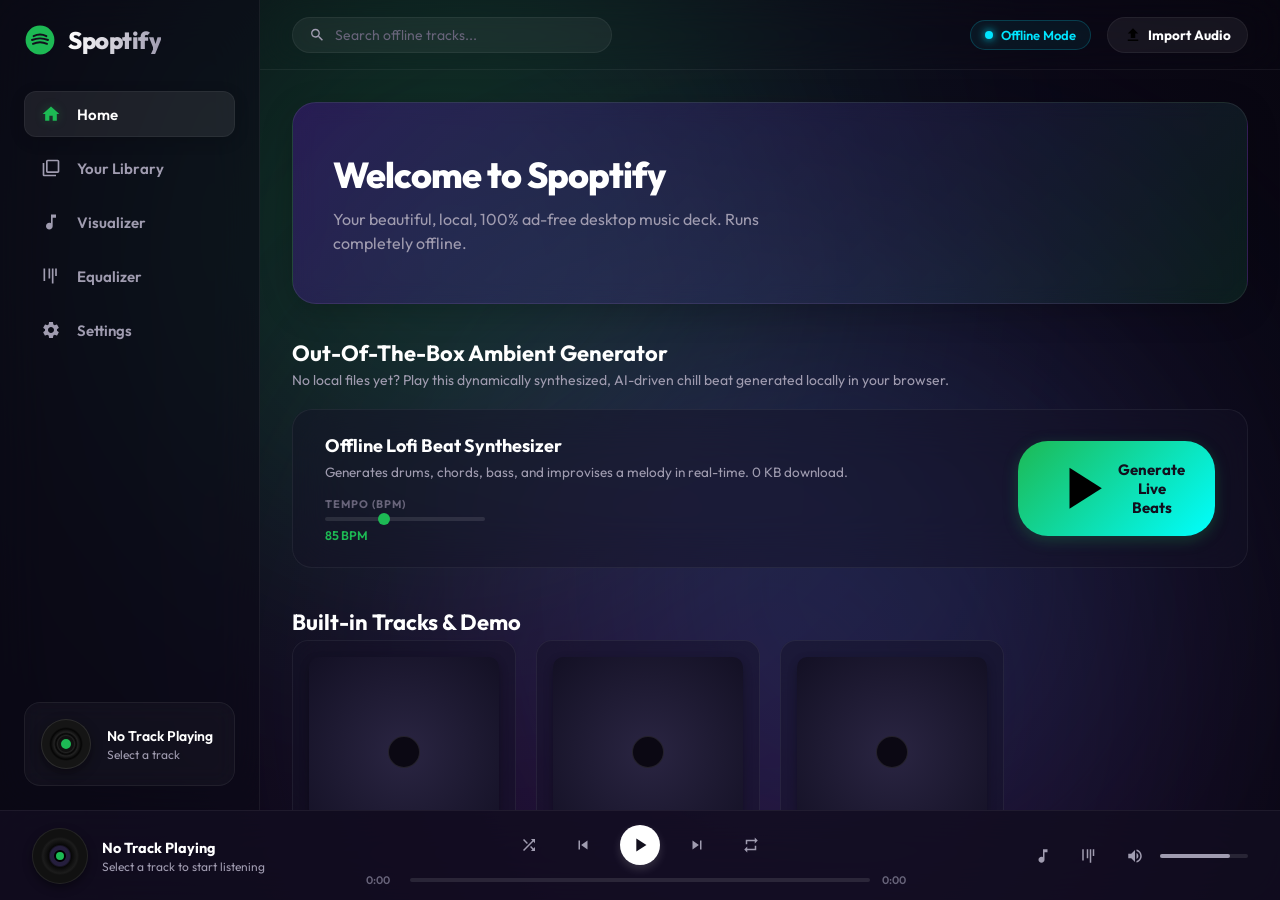
==== index.html @ dda8c141 "Initial release of Spoptify Offline Music App" ====
<!DOCTYPE html>
<html lang="en">
<head>
  <meta charset="UTF-8">
  <meta name="viewport" content="width=device-width, initial-scale=1.0">
  <title>Spoptify - Premium Offline Music Player</title>
  <!-- SEO Meta Tags -->
  <meta name="description" content="A gorgeous, offline-first Spotify-like music player with real-time audio visualizers, dynamic synth beat generator, and local library support. No ads, no internet required.">
  <link rel="icon" type="image/png" href="data:image/svg+xml,<svg xmlns='http://www.w3.org/2000/svg' viewBox='0 0 100 100'><circle cx='50' cy='50' r='45' fill='%231DB954'/><path d='M30 40 Q50 30 70 40 M25 50 Q50 40 75 50 M28 60 Q50 50 72 60' stroke='white' stroke-width='6' stroke-linecap='round' fill='none'/></svg>">
  <link rel="manifest" href="manifest.json">
  <meta name="theme-color" content="#120f1d">
  <link rel="preconnect" href="https://fonts.googleapis.com">
  <link rel="preconnect" href="https://fonts.gstatic.com" crossorigin>
  <link href="https://fonts.googleapis.com/css2?family=Outfit:wght@300;400;500;600;700;800&display=swap" rel="stylesheet">
  <link rel="stylesheet" href="css/styles.css">
</head>
<body>

  <!-- Ambient glowing background blobs for premium visual depth -->
  <div class="glow-bg">
    <div class="blob blob1"></div>
    <div class="blob blob2"></div>
    <div class="blob blob3"></div>
  </div>

  <div class="app-container">
    <!-- SIDEBAR -->
    <aside class="sidebar">
      <div class="logo">
        <svg viewBox="0 0 100 100" class="logo-icon">
          <circle cx="50" cy="50" r="45" fill="var(--accent-color)"/>
          <path d="M30 38 Q50 28 70 38 M25 50 Q50 40 75 50 M28 62 Q50 52 72 62" stroke="#120f1d" stroke-width="6" stroke-linecap="round" fill="none"/>
        </svg>
        <span class="logo-text">Spoptify</span>
      </div>

      <nav class="nav-menu">
        <a href="#home" class="nav-item active" data-target="home-view">
          <svg viewBox="0 0 24 24"><path d="M10 20v-6h4v6h5v-8h3L12 3 2 12h3v8z"/></svg>
          <span>Home</span>
        </a>
        <a href="#library" class="nav-item" data-target="library-view">
          <svg viewBox="0 0 24 24"><path d="M4 6H2v14c0 1.1.9 2 2 2h14v-2H4V6zm16-4H8c-1.1 0-2 .9-2 2v12c0 1.1.9 2 2 2h12c1.1 0 2-.9 2-2V4c0-1.1-.9-2-2-2zm0 14H8V4h12v12z"/></svg>
          <span>Your Library</span>
        </a>
        <a href="#visualizer" class="nav-item" data-target="visualizer-view">
          <svg viewBox="0 0 24 24"><path d="M12 3v10.55c-.59-.34-1.27-.55-2-.55-2.21 0-4 1.79-4 4s1.79 4 4 4 4-1.79 4-4V7h4V3h-6z"/></svg>
          <span>Visualizer</span>
        </a>
        <a href="#equalizer" class="nav-item" data-target="equalizer-view">
          <svg viewBox="0 0 24 24"><path d="M19 12h-2V3h2v9zm-4 9h-2V3h2v18zm-4-6H9V3h2v12zm-4 3H3V3h2v15z"/></svg>
          <span>Equalizer</span>
        </a>
        <a href="#settings" class="nav-item" data-target="settings-view">
          <svg viewBox="0 0 24 24"><path d="M19.14 12.94c.04-.3.06-.61.06-.94 0-.32-.02-.64-.07-.94l2.03-1.58c.18-.14.23-.41.12-.61l-1.92-3.32c-.12-.22-.37-.29-.59-.22l-2.39.96c-.5-.38-1.03-.7-1.62-.94l-.36-2.54c-.04-.24-.24-.41-.48-.41h-3.84c-.24 0-.43.17-.47.41l-.36 2.54c-.59.24-1.13.57-1.62.94l-2.39-.96c-.22-.08-.47 0-.59.22L2.74 8.87c-.12.21-.08.47.12.61l2.03 1.58c-.05.3-.09.63-.09.94s.02.64.07.94l-2.03 1.58c-.18.14-.23.41-.12.61l1.92 3.32c.12.22.37.29.59.22l2.39-.96c.5.38 1.03.7 1.62.94l.36 2.54c.05.24.24.41.48.41h3.84c.24 0 .44-.17.47-.41l.36-2.54c.59-.24 1.13-.56 1.62-.94l2.39.96c.22.08.47 0 .59-.22l1.92-3.32c.12-.22.07-.47-.12-.61l-2.01-1.58zM12 15.6c-1.98 0-3.6-1.62-3.6-3.6s1.62-3.6 3.6-3.6 3.6 1.62 3.6 3.6-1.62 3.6-3.6 3.6z"/></svg>
          <span>Settings</span>
        </a>
      </nav>

      <!-- Sidebar mini vinyl artwork playing status -->
      <div class="sidebar-playback-card" id="sidebar-card">
        <div class="vinyl-wrapper">
          <div class="vinyl-record" id="sidebar-vinyl">
            <div class="vinyl-center"></div>
          </div>
        </div>
        <div class="card-info">
          <h4 class="card-title truncate" id="sidebar-title">No Track Playing</h4>
          <p class="card-artist truncate" id="sidebar-artist">Select a track</p>
        </div>
      </div>
    </aside>

    <!-- MAIN PANEL -->
    <main class="main-panel">
      <!-- HEADER -->
      <header class="main-header">
        <div class="search-bar">
          <svg viewBox="0 0 24 24" class="search-icon"><path d="M15.5 14h-.79l-.28-.27C15.41 12.59 16 11.11 16 9.5 16 5.91 13.09 3 9.5 3S3 5.91 3 9.5 5.91 16 9.5 16c1.61 0 3.09-.59 4.23-1.57l.27.28v.79l5 4.99L20.49 19l-4.99-5zm-6 0C7.01 14 5 11.99 5 9.5S7.01 5 9.5 5 14 7.01 14 9.5 11.99 14 9.5 14z"/></svg>
          <input type="text" id="search-input" placeholder="Search offline tracks...">
        </div>
        <div class="header-actions">
          <span class="offline-badge">
            <span class="dot"></span> Offline Mode
          </span>
          <button id="import-header-btn" class="btn btn-secondary">
            <svg viewBox="0 0 24 24" style="width:18px;height:18px;margin-right:6px;"><path d="M9 16h6v-6h4l-7-7-7 7h4v6zm-4 2h14v2H5v-2z"/></svg> Import Audio
          </button>
        </div>
      </header>

      <!-- VIEW PANELS -->
      <div class="view-content">
        <!-- 1. HOME VIEW -->
        <section id="home-view" class="view-panel active">
          <div class="welcome-banner">
            <div class="welcome-text">
              <h1>Welcome to Spoptify</h1>
              <p>Your beautiful, local, 100% ad-free desktop music deck. Runs completely offline.</p>
            </div>
            <div class="welcome-graphic">
              <!-- Animated floating elements inside banner -->
              <div class="pulse-ring"></div>
              <div class="pulse-ring delay-1"></div>
            </div>
          </div>

          <div class="section-container">
            <h2 class="section-title">Out-Of-The-Box Ambient Generator</h2>
            <p class="section-subtitle">No local files yet? Play this dynamically synthesized, AI-driven chill beat generated locally in your browser.</p>
            <div class="synth-card">
              <div class="synth-info">
                <h3>Offline Lofi Beat Synthesizer</h3>
                <p>Generates drums, chords, bass, and improvises a melody in real-time. 0 KB download.</p>
                <div class="synth-controls">
                  <div class="control-group">
                    <label for="synth-tempo">Tempo (BPM)</label>
                    <input type="range" id="synth-tempo" min="60" max="130" value="85" class="slider">
                    <span id="synth-tempo-val">85 BPM</span>
                  </div>
                </div>
              </div>
              <div class="synth-action">
                <button id="play-synth-btn" class="btn btn-primary btn-large">
                  <svg viewBox="0 0 24 24" class="btn-icon"><path d="M8 5v14l11-7z"/></svg> Generate Live Beats
                </button>
              </div>
            </div>
          </div>

          <div class="section-container">
            <h2 class="section-title">Built-in Tracks & Demo</h2>
            <div class="tracks-grid" id="featured-tracks">
              <!-- Demo tracks populate here -->
            </div>
          </div>
        </section>

        <!-- 2. LIBRARY VIEW -->
        <section id="library-view" class="view-panel">
          <div class="library-header">
            <div>
              <h2>Local Offline Library</h2>
              <p>Drag and drop your audio files below to save them directly to your browser storage.</p>
            </div>
          </div>

          <!-- Drag and drop zone -->
          <div id="drop-zone" class="drop-zone">
            <input type="file" id="file-input" multiple accept="audio/*" class="file-input-hidden">
            <svg viewBox="0 0 24 24" class="upload-icon"><path d="M19.35 10.04C18.67 6.59 15.64 4 12 4 9.11 4 6.6 5.64 5.35 8.04 2.34 8.36 0 10.91 0 14c0 3.31 2.69 6 6 6h13c2.76 0 5-2.24 5-5 0-2.64-2.05-4.78-4.65-4.96zM14 13v4h-4v-4H7l5-5 5 5h-3z"/></svg>
            <h3>Drag & Drop MP3 / WAV files here</h3>
            <p>or <span>browse files</span> from your computer</p>
            <span class="file-limits">Supported: MP3, WAV, FLAC, M4A, OGG</span>
          </div>

          <div class="library-tracklist-container">
            <table class="tracklist-table">
              <thead>
                <tr>
                  <th style="width: 5%">#</th>
                  <th style="width: 45%">Title</th>
                  <th style="width: 30%">Artist</th>
                  <th style="width: 10%">Duration</th>
                  <th style="width: 10%">Action</th>
                </tr>
              </thead>
              <tbody id="library-tracks-body">
                <!-- Dynamically populated rows from IndexedDB -->
                <tr class="empty-state">
                  <td colspan="5">
                    <p>No tracks in your library yet. Drop some audio files above to get started!</p>
                  </td>
                </tr>
              </tbody>
            </table>
          </div>
        </section>

        <!-- 3. VISUALIZER VIEW -->
        <section id="visualizer-view" class="view-panel">
          <div class="visualizer-settings-overlay">
            <div class="select-group">
              <label for="vis-style">Effect Mode</label>
              <select id="vis-style" class="custom-select">
                <option value="circular">Circular Portal</option>
                <option value="bars">Neon Equalizer Bars</option>
                <option value="wave">Oscilloscope Wave</option>
                <option value="particles">Floating Constellations</option>
              </select>
            </div>
            <div class="vis-info" id="vis-now-playing">Playing: None</div>
          </div>
          <div class="visualizer-canvas-container">
            <canvas id="visualizer-canvas"></canvas>
          </div>
        </section>

        <!-- 4. EQUALIZER VIEW -->
        <section id="equalizer-view" class="view-panel">
          <div class="eq-header">
            <h2>Audio Equalizer</h2>
            <p>Shape the sound output using our 5-band parametric filters, or choose preset configurations.</p>
          </div>

          <div class="eq-presets-container">
            <button class="eq-preset-btn active" data-preset="flat">Flat</button>
            <button class="eq-preset-btn" data-preset="pop">Pop</button>
            <button class="eq-preset-btn" data-preset="rock">Rock</button>
            <button class="eq-preset-btn" data-preset="bass">Bass Boost</button>
            <button class="eq-preset-btn" data-preset="vocal">Vocal</button>
            <button class="eq-preset-btn" data-preset="electronic">Electronic</button>
          </div>

          <div class="equalizer-deck">
            <div class="eq-slider-wrapper">
              <div class="eq-slider-track-container">
                <input type="range" class="eq-slider" orient="vertical" min="-12" max="12" step="1" value="0" data-band="0">
              </div>
              <span class="eq-val" id="eq-val-0">0dB</span>
              <span class="eq-label">60Hz</span>
              <span class="eq-desc">Bass</span>
            </div>

            <div class="eq-slider-wrapper">
              <div class="eq-slider-track-container">
                <input type="range" class="eq-slider" orient="vertical" min="-12" max="12" step="1" value="0" data-band="1">
              </div>
              <span class="eq-val" id="eq-val-1">0dB</span>
              <span class="eq-label">250Hz</span>
              <span class="eq-desc">Low-Mid</span>
            </div>

            <div class="eq-slider-wrapper">
              <div class="eq-slider-track-container">
                <input type="range" class="eq-slider" orient="vertical" min="-12" max="12" step="1" value="0" data-band="2">
              </div>
              <span class="eq-val" id="eq-val-2">0dB</span>
              <span class="eq-label">1kHz</span>
              <span class="eq-desc">Mid</span>
            </div>

            <div class="eq-slider-wrapper">
              <div class="eq-slider-track-container">
                <input type="range" class="eq-slider" orient="vertical" min="-12" max="12" step="1" value="0" data-band="3">
              </div>
              <span class="eq-val" id="eq-val-3">0dB</span>
              <span class="eq-label">4kHz</span>
              <span class="eq-desc">High-Mid</span>
            </div>

            <div class="eq-slider-wrapper">
              <div class="eq-slider-track-container">
                <input type="range" class="eq-slider" orient="vertical" min="-12" max="12" step="1" value="0" data-band="4">
              </div>
              <span class="eq-val" id="eq-val-4">0dB</span>
              <span class="eq-label">16kHz</span>
              <span class="eq-desc">Treble</span>
            </div>
          </div>
        </section>

        <!-- 5. SETTINGS VIEW -->
        <section id="settings-view" class="view-panel">
          <h2>App Settings</h2>
          <p>Personalize your local player themes, clear storage, and explore features.</p>
          
          <hr class="settings-divider">

          <div class="settings-group">
            <h3>Accent Theme Color</h3>
            <p>Select the color highlight used across player items, buttons, and visualizers.</p>
            <div class="color-presets">
              <button class="color-preset-btn active" data-color="#1db954" style="background-color: #1db954;"></button>
              <button class="color-preset-btn" data-color="#ff007f" style="background-color: #ff007f;"></button>
              <button class="color-preset-btn" data-color="#00ffff" style="background-color: #00ffff;"></button>
              <button class="color-preset-btn" data-color="#8a2be2" style="background-color: #8a2be2;"></button>
              <button class="color-preset-btn" data-color="#ff8c00" style="background-color: #ff8c00;"></button>
              <button class="color-preset-btn" data-color="#ff0000" style="background-color: #ff0000;"></button>
            </div>
          </div>

          <div class="settings-group">
            <h3>Local Storage Info</h3>
            <p>Your library is stored locally on this machine within IndexedDB browser storage.</p>
            <div class="info-card">
              <div id="storage-info">Checking storage details...</div>
              <button id="clear-db-btn" class="btn btn-danger btn-small" style="margin-top: 10px;">
                Clear Local Music Database
              </button>
            </div>
          </div>

          <div class="settings-group">
            <h3>About Spoptify</h3>
            <p>Spoptify is a 100% client-side, offline Progressive Web App. All files and synthesis logic are processed fully in your web browser. Absolutely no user data, telemetry, or audio files are ever uploaded or shared. Safe, ad-free, and always available offline.</p>
          </div>
        </section>
      </div>
    </main>
  </div>

  <!-- PLAYBAR CONTROLS (BOTTOM PANEL) -->
  <footer class="playbar">
    <!-- Left: Album Info -->
    <div class="playbar-left" id="playbar-expand-trigger">
      <div class="playbar-art-wrapper">
        <div class="playbar-art" id="playbar-cover">
          <!-- Small vinyl rotation or placeholder -->
          <div class="vinyl-center-dot"></div>
        </div>
      </div>
      <div class="playbar-info">
        <div class="playbar-title truncate" id="playbar-title">No Track Playing</div>
        <div class="playbar-artist truncate" id="playbar-artist">Select a track to start listening</div>
      </div>
    </div>

    <!-- Center: Playback Controls -->
    <div class="playbar-center">
      <div class="player-controls">
        <button id="ctrl-shuffle" class="ctrl-btn" title="Shuffle">
          <svg viewBox="0 0 24 24"><path d="M10.59 9.17L5.41 4 4 5.41l5.17 5.17 1.42-1.41zM14.5 4l2.04 2.04L4 18.59 5.41 20 17.96 7.46 20 9.5V4h-5.5zm.33 9.41l-1.41 1.41 3.13 3.13L14.5 20H20v-5.5l-2.04 2.04-3.13-3.13z"/></svg>
        </button>
        <button id="ctrl-prev" class="ctrl-btn" title="Previous">
          <svg viewBox="0 0 24 24"><path d="M6 6h2v12H6zm3.5 6l8.5 6V6z"/></svg>
        </button>
        <button id="ctrl-play-pause" class="ctrl-btn play-btn" title="Play">
          <svg viewBox="0 0 24 24" class="play-icon"><path d="M8 5v14l11-7z"/></svg>
          <svg viewBox="0 0 24 24" class="pause-icon" style="display:none;"><path d="M6 19h4V5H6v14zm8-14v14h4V5h-4z"/></svg>
        </button>
        <button id="ctrl-next" class="ctrl-btn" title="Next">
          <svg viewBox="0 0 24 24"><path d="M6 18l8.5-6L6 6v12zM16 6v12h2V6h-2z"/></svg>
        </button>
        <button id="ctrl-repeat" class="ctrl-btn" title="Repeat">
          <svg viewBox="0 0 24 24"><path d="M7 7h10v3l4-4-4-4v3H5v6h2V7zm10 10H7v-3l-4 4 4 4v-3h12v-6h-2v4z"/></svg>
          <span class="repeat-one-indicator" style="display: none;">1</span>
        </button>
      </div>
      <div class="progress-bar-container">
        <span class="progress-time" id="progress-current">0:00</span>
        <div class="progress-slider-wrapper" id="progress-bar">
          <div class="progress-slider-track">
            <div class="progress-slider-fill" id="progress-fill"></div>
            <div class="progress-slider-thumb" id="progress-thumb"></div>
          </div>
        </div>
        <span class="progress-time" id="progress-duration">0:00</span>
      </div>
    </div>

    <!-- Right: Utility Controls (Volume, EQ shortcut, Visualizer fullscreen) -->
    <div class="playbar-right">
      <button id="playbar-vis-btn" class="ctrl-btn" title="Toggle Visualizer Screen">
        <svg viewBox="0 0 24 24"><path d="M12 3v10.55c-.59-.34-1.27-.55-2-.55-2.21 0-4 1.79-4 4s1.79 4 4 4 4-1.79 4-4V7h4V3h-6z"/></svg>
      </button>
      <button id="playbar-eq-btn" class="ctrl-btn" title="Audio Equalizer">
        <svg viewBox="0 0 24 24"><path d="M19 12h-2V3h2v9zm-4 9h-2V3h2v18zm-4-6H9V3h2v12zm-4 3H3V3h2v15z"/></svg>
      </button>
      <div class="volume-container">
        <button id="volume-btn" class="ctrl-btn">
          <svg viewBox="0 0 24 24" class="vol-high"><path d="M3 9v6h4l5 5V4L7 9H3zm13.5 3c0-1.77-1.02-3.29-2.5-4.03v8.05c1.48-.73 2.5-2.25 2.5-4.02zM14 3.23v2.06c2.89.86 5 3.54 5 6.71s-2.11 5.85-5 6.71v2.06c4.01-.91 7-4.49 7-8.77s-2.99-7.86-7-8.77z"/></svg>
          <svg viewBox="0 0 24 24" class="vol-mute" style="display:none;"><path d="M16.5 12c0-1.77-1.02-3.29-2.5-4.03v2.21l2.45 2.45c.03-.21.05-.42.05-.63zm2.5 0c0 .94-.2 1.82-.54 2.64l1.51 1.51C20.63 14.91 21 13.5 21 12c0-4.28-2.99-7.86-7-8.77v2.06c2.89.86 5 3.54 5 6.71zM4.27 3L3 4.27 7.73 9H3v6h4l5 5v-6.73l4.25 4.25c-.67.52-1.42.93-2.25 1.18v2.06c1.38-.31 2.63-.95 3.69-1.81L19.73 21 21 19.73l-9-9L4.27 3zM12 4L9.91 6.09 12 8.18V4z"/></svg>
        </button>
        <div class="volume-slider-wrapper" id="volume-slider">
          <div class="volume-slider-track">
            <div class="volume-slider-fill" id="volume-fill"></div>
            <div class="volume-slider-thumb" id="volume-thumb"></div>
          </div>
        </div>
      </div>
    </div>
  </footer>

  <!-- FULLSCREEN INTEGRATED DECK DRAWER -->
  <div class="fullscreen-overlay" id="fullscreen-player">
    <button class="fullscreen-close" id="fullscreen-close-btn">
      <svg viewBox="0 0 24 24"><path d="M19 6.41L17.59 5 12 10.59 6.41 5 5 6.41 10.59 12 5 17.59 6.41 19 12 13.41 17.59 19 19 17.59 13.41 12z"/></svg>
    </button>
    
    <!-- Immersive Visualizer behind vinyl deck -->
    <canvas id="fullscreen-bg-canvas"></canvas>

    <div class="fullscreen-content-grid">
      <!-- Left side: Rotating giant Vinyl Record -->
      <div class="fullscreen-deck-area">
        <div class="vinyl-record-large" id="large-vinyl">
          <div class="vinyl-large-label">
            <div class="vinyl-large-center-dot"></div>
          </div>
        </div>
      </div>

      <!-- Right side: Track Info + Equalizer or Queue view -->
      <div class="fullscreen-control-area">
        <div class="track-meta">
          <h1 class="track-title-large" id="large-title">No Track Playing</h1>
          <p class="track-artist-large" id="large-artist">Select a track to enjoy high-fidelity sound</p>
        </div>

        <div class="floating-equalizer-preview">
          <!-- Tiny live sound wave bars -->
          <div class="bar"></div>
          <div class="bar"></div>
          <div class="bar"></div>
          <div class="bar"></div>
          <div class="bar"></div>
          <div class="bar"></div>
          <div class="bar"></div>
          <div class="bar"></div>
        </div>

        <div class="deck-controls-container">
          <!-- Repetition of progress and playback controls in large format -->
          <div class="progress-bar-container large-bar">
            <span class="progress-time" id="large-progress-current">0:00</span>
            <div class="progress-slider-wrapper" id="large-progress-bar">
              <div class="progress-slider-track">
                <div class="progress-slider-fill" id="large-progress-fill"></div>
                <div class="progress-slider-thumb" id="large-progress-thumb"></div>
              </div>
            </div>
            <span class="progress-time" id="large-progress-duration">0:00</span>
          </div>

          <div class="player-controls large-controls">
            <button id="large-ctrl-shuffle" class="ctrl-btn" title="Shuffle">
              <svg viewBox="0 0 24 24"><path d="M10.59 9.17L5.41 4 4 5.41l5.17 5.17 1.42-1.41zM14.5 4l2.04 2.04L4 18.59 5.41 20 17.96 7.46 20 9.5V4h-5.5zm.33 9.41l-1.41 1.41 3.13 3.13L14.5 20H20v-5.5l-2.04 2.04-3.13-3.13z"/></svg>
            </button>
            <button id="large-ctrl-prev" class="ctrl-btn" title="Previous">
              <svg viewBox="0 0 24 24"><path d="M6 6h2v12H6zm3.5 6l8.5 6V6z"/></svg>
            </button>
            <button id="large-ctrl-play-pause" class="ctrl-btn play-btn large-play-btn" title="Play">
              <svg viewBox="0 0 24 24" class="play-icon"><path d="M8 5v14l11-7z"/></svg>
              <svg viewBox="0 0 24 24" class="pause-icon" style="display:none;"><path d="M6 19h4V5H6v14zm8-14v14h4V5h-4z"/></svg>
            </button>
            <button id="large-ctrl-next" class="ctrl-btn" title="Next">
              <svg viewBox="0 0 24 24"><path d="M6 18l8.5-6L6 6v12zM16 6v12h2V6h-2z"/></svg>
            </button>
            <button id="large-ctrl-repeat" class="ctrl-btn" title="Repeat">
              <svg viewBox="0 0 24 24"><path d="M7 7h10v3l4-4-4-4v3H5v6h2V7zm10 10H7v-3l-4 4 4 4v-3h12v-6h-2v4z"/></svg>
              <span class="repeat-one-indicator" style="display: none;">1</span>
            </button>
          </div>
        </div>
      </div>
    </div>
  </div>

  <!-- Main script orchestrator -->
  <script type="module" src="js/app.js"></script>
</body>
</html>
---- css/styles.css ----
/* Spoptify Premium Design System & Stylesheet */

:root {
  --bg-color: #0b0813;
  --surface-color: rgba(22, 18, 38, 0.45);
  --surface-color-solid: #161226;
  --sidebar-color: rgba(13, 10, 24, 0.6);
  --playbar-color: rgba(18, 14, 32, 0.85);
  --text-main: #ffffff;
  --text-muted: #a09cb0;
  --text-dim: #68647a;
  --border-color: rgba(255, 255, 255, 0.06);
  
  /* Customizable Accent Colors */
  --accent-color: #1db954;
  --accent-color-glow: rgba(29, 185, 84, 0.3);
  --accent-gradient: linear-gradient(135deg, var(--accent-color) 0%, #00ffff 100%);
  
  --font-sans: 'Outfit', -apple-system, BlinkMacSystemFont, "Segoe UI", Roboto, sans-serif;
  --transition-smooth: all 0.3s cubic-bezier(0.25, 0.8, 0.25, 1);
  --glass-blur: blur(25px);
}

/* RESET & BASIS */
* {
  box-sizing: border-box;
  margin: 0;
  padding: 0;
}

body {
  font-family: var(--font-sans);
  background-color: var(--bg-color);
  color: var(--text-main);
  overflow: hidden;
  height: 100vh;
  -webkit-font-smoothing: antialiased;
  -moz-osx-font-smoothing: grayscale;
}

/* Scrollbars */
::-webkit-scrollbar {
  width: 6px;
  height: 6px;
}
::-webkit-scrollbar-track {
  background: rgba(0, 0, 0, 0.1);
}
::-webkit-scrollbar-thumb {
  background: var(--text-dim);
  border-radius: 4px;
}
::-webkit-scrollbar-thumb:hover {
  background: var(--text-muted);
}

/* PREMIUM FLOATING BLOB BACKGROUNDS */
.glow-bg {
  position: fixed;
  top: 0;
  left: 0;
  width: 100%;
  height: 100%;
  z-index: -1;
  overflow: hidden;
  pointer-events: none;
  background: radial-gradient(circle at 50% 50%, #110d24 0%, #080610 100%);
}

.blob {
  position: absolute;
  border-radius: 50%;
  filter: blur(140px);
  opacity: 0.25;
  animation: float 25s infinite alternate ease-in-out;
}

.blob1 {
  top: -10%;
  left: 10%;
  width: 50vw;
  height: 50vw;
  background: var(--accent-color);
  animation-duration: 35s;
}

.blob2 {
  bottom: -20%;
  right: 10%;
  width: 60vw;
  height: 60vw;
  background: #7a1fa2; /* deep neon purple */
  animation-duration: 40s;
  animation-delay: -5s;
}

.blob3 {
  top: 40%;
  left: 50%;
  width: 35vw;
  height: 35vw;
  background: #00838f; /* cyan */
  animation-duration: 25s;
  animation-delay: -12s;
}

@keyframes float {
  0% {
    transform: translate(0, 0) scale(1) rotate(0deg);
  }
  33% {
    transform: translate(5%, 10%) scale(1.1) rotate(120deg);
  }
  66% {
    transform: translate(-10%, -5%) scale(0.95) rotate(240deg);
  }
  100% {
    transform: translate(0, 0) scale(1) rotate(360deg);
  }
}

/* CORE APP LAYOUT */
.app-container {
  display: flex;
  height: calc(100vh - 90px);
  width: 100%;
}

/* SIDEBAR STYLE */
.sidebar {
  width: 260px;
  background-color: var(--sidebar-color);
  border-right: 1px solid var(--border-color);
  backdrop-filter: var(--glass-blur);
  display: flex;
  flex-direction: column;
  padding: 24px;
  z-index: 10;
  transition: var(--transition-smooth);
}

.logo {
  display: flex;
  align-items: center;
  gap: 12px;
  margin-bottom: 35px;
}

.logo-icon {
  width: 32px;
  height: 32px;
  transition: var(--transition-smooth);
}

.logo-text {
  font-size: 24px;
  font-weight: 800;
  letter-spacing: -0.5px;
  background: linear-gradient(to right, #ffffff, var(--text-muted));
  -webkit-background-clip: text;
  -webkit-text-fill-color: transparent;
}

.nav-menu {
  display: flex;
  flex-direction: column;
  gap: 8px;
  flex: 1;
}

.nav-item {
  display: flex;
  align-items: center;
  gap: 16px;
  padding: 12px 16px;
  color: var(--text-muted);
  text-decoration: none;
  font-size: 15px;
  font-weight: 600;
  border-radius: 12px;
  transition: var(--transition-smooth);
  border: 1px solid transparent;
}

.nav-item svg {
  width: 20px;
  height: 20px;
  fill: currentColor;
  transition: var(--transition-smooth);
}

.nav-item:hover {
  color: var(--text-main);
  background-color: rgba(255, 255, 255, 0.04);
}

.nav-item.active {
  color: var(--text-main);
  background-color: rgba(255, 255, 255, 0.08);
  border-color: rgba(255, 255, 255, 0.05);
  box-shadow: 0 4px 15px rgba(0, 0, 0, 0.15);
}

.nav-item.active svg {
  fill: var(--accent-color);
  filter: drop-shadow(0 0 5px var(--accent-color-glow));
}

/* Sidebar mini CD Card */
.sidebar-playback-card {
  background: rgba(255, 255, 255, 0.03);
  border: 1px solid var(--border-color);
  border-radius: 16px;
  padding: 16px;
  display: flex;
  align-items: center;
  gap: 16px;
  margin-top: auto;
  backdrop-filter: blur(10px);
}

.vinyl-wrapper {
  position: relative;
  width: 50px;
  height: 50px;
}

.vinyl-record {
  width: 100%;
  height: 100%;
  border-radius: 50%;
  background: radial-gradient(circle, #222 25%, #050505 30%, #222 35%, #050505 45%, #151515 50%);
  position: relative;
  box-shadow: 0 4px 12px rgba(0, 0, 0, 0.4);
  animation: spin 3.5s linear infinite;
  animation-play-state: paused;
  border: 1px solid rgba(255, 255, 255, 0.1);
}

.vinyl-record.playing {
  animation-play-state: running;
}

.vinyl-center {
  position: absolute;
  top: 50%;
  left: 50%;
  transform: translate(-50%, -50%);
  width: 16px;
  height: 16px;
  background-color: var(--accent-color);
  border-radius: 50%;
  border: 3px solid #111;
  transition: var(--transition-smooth);
}

@keyframes spin {
  from { transform: rotate(0deg); }
  to { transform: rotate(360deg); }
}

.card-info {
  flex: 1;
  min-width: 0;
}

.card-title {
  font-size: 14px;
  font-weight: 600;
  margin-bottom: 2px;
}

.card-artist {
  font-size: 12px;
  color: var(--text-muted);
}

.truncate {
  white-space: nowrap;
  overflow: hidden;
  text-overflow: ellipsis;
}

/* MAIN PANEL LAYOUT */
.main-panel {
  flex: 1;
  display: flex;
  flex-direction: column;
  overflow: hidden;
}

/* Header styles */
.main-header {
  height: 70px;
  display: flex;
  align-items: center;
  justify-content: space-between;
  padding: 0 32px;
  border-bottom: 1px solid var(--border-color);
  backdrop-filter: var(--glass-blur);
  z-index: 5;
}

.search-bar {
  display: flex;
  align-items: center;
  background: rgba(255, 255, 255, 0.05);
  border: 1px solid var(--border-color);
  border-radius: 30px;
  padding: 8px 16px;
  width: 320px;
  transition: var(--transition-smooth);
}

.search-bar:focus-within {
  background: rgba(255, 255, 255, 0.09);
  border-color: var(--accent-color);
  box-shadow: 0 0 10px var(--accent-color-glow);
  width: 360px;
}

.search-icon {
  width: 18px;
  height: 18px;
  fill: var(--text-muted);
  margin-right: 10px;
}

.search-bar input {
  background: none;
  border: none;
  color: var(--text-main);
  font-size: 14px;
  font-family: var(--font-sans);
  width: 100%;
  outline: none;
}

.search-bar input::placeholder {
  color: var(--text-dim);
}

.header-actions {
  display: flex;
  align-items: center;
  gap: 16px;
}

.offline-badge {
  display: flex;
  align-items: center;
  gap: 8px;
  background: rgba(0, 229, 255, 0.06);
  border: 1px solid rgba(0, 229, 255, 0.2);
  color: #00e5ff;
  font-size: 13px;
  font-weight: 600;
  padding: 6px 14px;
  border-radius: 20px;
}

.offline-badge .dot {
  width: 8px;
  height: 8px;
  background-color: #00e5ff;
  border-radius: 50%;
  box-shadow: 0 0 8px #00e5ff;
}

/* BUTTONS */
.btn {
  display: inline-flex;
  align-items: center;
  justify-content: center;
  border-radius: 20px;
  font-size: 13.5px;
  font-weight: 700;
  padding: 8px 16px;
  border: none;
  cursor: pointer;
  transition: var(--transition-smooth);
  font-family: var(--font-sans);
}

.btn-primary {
  background: var(--accent-gradient);
  color: #120f1d;
  box-shadow: 0 4px 15px var(--accent-color-glow);
}

.btn-primary:hover {
  transform: translateY(-2px);
  box-shadow: 0 6px 20px var(--accent-color-glow);
}

.btn-secondary {
  background: rgba(255, 255, 255, 0.06);
  color: var(--text-main);
  border: 1px solid var(--border-color);
}

.btn-secondary:hover {
  background: rgba(255, 255, 255, 0.1);
  border-color: rgba(255, 255, 255, 0.2);
}

.btn-danger {
  background: #ff3366;
  color: white;
  box-shadow: 0 4px 12px rgba(255, 51, 102, 0.3);
}

.btn-danger:hover {
  background: #ff5588;
  transform: translateY(-2px);
}

.btn-large {
  padding: 12px 28px;
  font-size: 15px;
  border-radius: 30px;
}

.btn-small {
  padding: 6px 12px;
  font-size: 12px;
  border-radius: 15px;
}

/* VIEW PANELS */
.view-content {
  flex: 1;
  overflow-y: auto;
  padding: 32px;
  position: relative;
}

.view-panel {
  display: none;
  animation: fadeIn 0.4s ease-in-out forwards;
}

.view-panel.active {
  display: block;
}

@keyframes fadeIn {
  from { opacity: 0; transform: translateY(10px); }
  to { opacity: 1; transform: translateY(0); }
}

/* 1. HOME VIEW STYLES */
.welcome-banner {
  background: linear-gradient(135deg, rgba(88, 12, 179, 0.35) 0%, rgba(29, 185, 84, 0.12) 100%);
  border: 1px solid rgba(255, 255, 255, 0.08);
  border-radius: 24px;
  padding: 40px;
  display: flex;
  justify-content: space-between;
  align-items: center;
  margin-bottom: 35px;
  position: relative;
  overflow: hidden;
  box-shadow: 0 8px 32px rgba(0, 0, 0, 0.2);
  backdrop-filter: blur(10px);
}

.welcome-text h1 {
  font-size: 36px;
  font-weight: 800;
  margin-bottom: 10px;
  letter-spacing: -1px;
}

.welcome-text p {
  font-size: 16px;
  color: var(--text-muted);
  max-width: 460px;
  line-height: 1.5;
}

.welcome-graphic {
  position: relative;
  width: 120px;
  height: 120px;
  display: flex;
  align-items: center;
  justify-content: center;
}

.pulse-ring {
  position: absolute;
  width: 90px;
  height: 90px;
  border: 2px solid var(--accent-color);
  border-radius: 50%;
  animation: ripple 2.5s infinite ease-out;
  opacity: 0;
}

.pulse-ring.delay-1 {
  animation-delay: 1.25s;
}

@keyframes ripple {
  0% { transform: scale(0.6); opacity: 0.8; }
  100% { transform: scale(1.6); opacity: 0; }
}

.section-container {
  margin-bottom: 40px;
}

.section-title {
  font-size: 22px;
  font-weight: 700;
  margin-bottom: 4px;
}

.section-subtitle {
  font-size: 14px;
  color: var(--text-muted);
  margin-bottom: 20px;
}

/* Synth Generator Card */
.synth-card {
  background: var(--surface-color);
  border: 1px solid var(--border-color);
  backdrop-filter: var(--glass-blur);
  border-radius: 20px;
  padding: 24px 32px;
  display: flex;
  justify-content: space-between;
  align-items: center;
  transition: var(--transition-smooth);
}

.synth-card:hover {
  border-color: rgba(255,255,255,0.12);
  transform: translateY(-2px);
  box-shadow: 0 10px 30px rgba(0,0,0,0.3);
}

.synth-info h3 {
  font-size: 18px;
  font-weight: 700;
  margin-bottom: 6px;
}

.synth-info p {
  font-size: 13.5px;
  color: var(--text-muted);
  margin-bottom: 16px;
}

.synth-controls {
  display: flex;
  gap: 24px;
}

.control-group {
  display: flex;
  flex-direction: column;
  gap: 6px;
  min-width: 160px;
}

.control-group label {
  font-size: 11px;
  text-transform: uppercase;
  letter-spacing: 1px;
  color: var(--text-dim);
  font-weight: 700;
}

.control-group span {
  font-size: 12.5px;
  color: var(--accent-color);
  font-weight: 600;
}

/* Custom horizontal range slider */
.slider {
  -webkit-appearance: none;
  width: 100%;
  height: 4px;
  border-radius: 2px;
  background: rgba(255,255,255,0.1);
  outline: none;
}

.slider::-webkit-slider-thumb {
  -webkit-appearance: none;
  appearance: none;
  width: 12px;
  height: 12px;
  border-radius: 50%;
  background: var(--accent-color);
  cursor: pointer;
  transition: var(--transition-smooth);
}

.slider::-webkit-slider-thumb:hover {
  transform: scale(1.3);
  box-shadow: 0 0 8px var(--accent-color);
}

/* Featured Demo Tracks Grid */
.tracks-grid {
  display: grid;
  grid-template-columns: repeat(auto-fill, minmax(190px, 1fr));
  gap: 20px;
}

.track-card {
  background: var(--surface-color);
  border: 1px solid var(--border-color);
  backdrop-filter: var(--glass-blur);
  border-radius: 16px;
  padding: 16px;
  cursor: pointer;
  transition: var(--transition-smooth);
  position: relative;
  overflow: hidden;
}

.track-card:hover {
  background: rgba(255, 255, 255, 0.05);
  border-color: rgba(255, 255, 255, 0.15);
  transform: translateY(-4px);
  box-shadow: 0 12px 24px rgba(0,0,0,0.4);
}

.track-card-art {
  width: 100%;
  aspect-ratio: 1;
  border-radius: 10px;
  background: radial-gradient(circle, #2a2542 0%, #131024 100%);
  margin-bottom: 14px;
  position: relative;
  overflow: hidden;
  box-shadow: 0 4px 10px rgba(0,0,0,0.3);
  display: flex;
  align-items: center;
  justify-content: center;
}

.track-card-art::after {
  content: '';
  position: absolute;
  width: 30px;
  height: 30px;
  border-radius: 50%;
  background-color: var(--bg-color);
  border: 1px solid rgba(255,255,255,0.1);
  z-index: 2;
}

.track-card-art-img {
  width: 100%;
  height: 100%;
  object-fit: cover;
}

.track-card-title {
  font-size: 15px;
  font-weight: 700;
  margin-bottom: 4px;
}

.track-card-artist {
  font-size: 13px;
  color: var(--text-muted);
}

/* Play button hover hover trigger */
.play-hover-btn {
  position: absolute;
  bottom: 16px;
  right: 16px;
  width: 42px;
  height: 42px;
  border-radius: 50%;
  background-color: var(--accent-color);
  display: flex;
  align-items: center;
  justify-content: center;
  box-shadow: 0 4px 12px rgba(0,0,0,0.3);
  opacity: 0;
  transform: translateY(8px);
  transition: all 0.25s cubic-bezier(0.25, 0.8, 0.25, 1);
  border: none;
  cursor: pointer;
}

.play-hover-btn svg {
  width: 22px;
  height: 22px;
  fill: #120f1d;
  margin-left: 2px;
}

.track-card:hover .play-hover-btn {
  opacity: 1;
  transform: translateY(0);
}

.play-hover-btn:hover {
  transform: scale(1.1) !important;
  background-color: #ffffff;
}

/* 2. LIBRARY VIEW STYLES */
.library-header {
  margin-bottom: 25px;
}

.drop-zone {
  border: 2px dashed rgba(255, 255, 255, 0.15);
  background: rgba(255, 255, 255, 0.02);
  border-radius: 20px;
  padding: 40px 20px;
  text-align: center;
  cursor: pointer;
  transition: var(--transition-smooth);
  margin-bottom: 35px;
}

.drop-zone:hover, .drop-zone.dragover {
  border-color: var(--accent-color);
  background: rgba(29, 185, 84, 0.04);
  box-shadow: 0 0 15px var(--accent-color-glow);
}

.upload-icon {
  width: 48px;
  height: 48px;
  fill: var(--text-muted);
  margin-bottom: 16px;
  transition: var(--transition-smooth);
}

.drop-zone:hover .upload-icon {
  fill: var(--accent-color);
  transform: translateY(-4px);
}

.drop-zone h3 {
  font-size: 16px;
  font-weight: 700;
  margin-bottom: 4px;
}

.drop-zone p {
  font-size: 13.5px;
  color: var(--text-muted);
  margin-bottom: 12px;
}

.drop-zone p span {
  color: var(--accent-color);
  font-weight: 700;
  text-decoration: underline;
}

.file-limits {
  font-size: 11px;
  background: rgba(255,255,255,0.06);
  padding: 4px 10px;
  border-radius: 12px;
  color: var(--text-dim);
}

.file-input-hidden {
  display: none;
}

/* Local Library Tracklist */
.library-tracklist-container {
  background: var(--surface-color);
  border: 1px solid var(--border-color);
  border-radius: 20px;
  overflow: hidden;
  backdrop-filter: var(--glass-blur);
}

.tracklist-table {
  width: 100%;
  border-collapse: collapse;
  text-align: left;
}

.tracklist-table th {
  padding: 14px 20px;
  font-size: 12px;
  text-transform: uppercase;
  letter-spacing: 1px;
  color: var(--text-dim);
  border-bottom: 1px solid var(--border-color);
  font-weight: 700;
}

.tracklist-table td {
  padding: 14px 20px;
  font-size: 14.5px;
  color: var(--text-muted);
  border-bottom: 1px solid rgba(255, 255, 255, 0.02);
  vertical-align: middle;
}

.tracklist-row {
  cursor: pointer;
  transition: var(--transition-smooth);
}

.tracklist-row:hover {
  background: rgba(255, 255, 255, 0.04);
}

.tracklist-row.playing {
  background: rgba(29, 185, 84, 0.06);
}

.tracklist-row.playing td {
  color: var(--accent-color);
}

.track-title-cell {
  display: flex;
  align-items: center;
  gap: 12px;
  font-weight: 600;
  color: var(--text-main);
}

.tracklist-row.playing .track-title-cell {
  color: var(--accent-color);
}

.mini-cover {
  width: 36px;
  height: 36px;
  border-radius: 6px;
  background: radial-gradient(circle, #332b50 0%, #151226 100%);
  box-shadow: 0 2px 5px rgba(0,0,0,0.3);
}

.delete-btn {
  background: none;
  border: none;
  cursor: pointer;
  color: var(--text-dim);
  padding: 6px;
  border-radius: 50%;
  transition: var(--transition-smooth);
}

.delete-btn svg {
  width: 18px;
  height: 18px;
  fill: currentColor;
}

.delete-btn:hover {
  color: #ff3366;
  background: rgba(255, 51, 102, 0.1);
}

.empty-state {
  text-align: center;
}

.empty-state td {
  padding: 40px;
  color: var(--text-dim);
}

/* 3. VISUALIZER PANEL STYLES */
#visualizer-view {
  padding: 0;
  height: calc(100vh - 160px);
  position: relative;
  overflow: hidden;
}

.visualizer-canvas-container {
  width: 100%;
  height: 100%;
  background-color: #06040a;
}

#visualizer-canvas {
  width: 100%;
  height: 100%;
  display: block;
}

.visualizer-settings-overlay {
  position: absolute;
  top: 24px;
  left: 24px;
  z-index: 3;
  background: rgba(13, 10, 24, 0.7);
  border: 1px solid var(--border-color);
  backdrop-filter: blur(10px);
  padding: 16px 20px;
  border-radius: 16px;
  display: flex;
  align-items: center;
  gap: 24px;
  box-shadow: 0 10px 30px rgba(0,0,0,0.4);
}

.select-group {
  display: flex;
  flex-direction: column;
  gap: 6px;
}

.select-group label {
  font-size: 10px;
  text-transform: uppercase;
  letter-spacing: 0.8px;
  color: var(--text-dim);
  font-weight: 700;
}

.custom-select {
  background: rgba(255,255,255,0.06);
  border: 1px solid var(--border-color);
  color: var(--text-main);
  padding: 8px 14px;
  border-radius: 8px;
  font-size: 13.5px;
  font-weight: 600;
  outline: none;
  font-family: var(--font-sans);
  cursor: pointer;
  transition: var(--transition-smooth);
}

.custom-select:hover {
  background: rgba(255,255,255,0.1);
  border-color: rgba(255,255,255,0.25);
}

.vis-info {
  font-size: 13.5px;
  font-weight: 600;
  color: var(--text-muted);
  border-left: 1px solid var(--border-color);
  padding-left: 20px;
  height: 36px;
  display: flex;
  align-items: center;
}

/* 4. EQUALIZER PANEL STYLES */
.eq-presets-container {
  display: flex;
  flex-wrap: wrap;
  gap: 10px;
  margin-top: 15px;
  margin-bottom: 35px;
}

.eq-preset-btn {
  background: rgba(255, 255, 255, 0.04);
  border: 1px solid var(--border-color);
  color: var(--text-muted);
  border-radius: 20px;
  padding: 8px 18px;
  font-size: 13.5px;
  font-weight: 600;
  font-family: var(--font-sans);
  cursor: pointer;
  transition: var(--transition-smooth);
}

.eq-preset-btn:hover {
  background: rgba(255, 255, 255, 0.08);
  color: var(--text-main);
}

.eq-preset-btn.active {
  background: var(--accent-gradient);
  color: #120f1d;
  font-weight: 700;
  box-shadow: 0 4px 10px var(--accent-color-glow);
}

.equalizer-deck {
  background: var(--surface-color);
  border: 1px solid var(--border-color);
  border-radius: 24px;
  padding: 40px;
  display: flex;
  justify-content: space-around;
  backdrop-filter: var(--glass-blur);
}

.eq-slider-wrapper {
  display: flex;
  flex-direction: column;
  align-items: center;
  width: 80px;
}

.eq-slider-track-container {
  height: 200px;
  width: 40px;
  display: flex;
  justify-content: center;
  position: relative;
  margin-bottom: 15px;
}

/* Custom vertical input range hack */
.eq-slider {
  -webkit-appearance: none;
  writing-mode: bt-lr; /* IE */
  transform: rotate(-90deg);
  width: 200px;
  height: 6px;
  background: rgba(255, 255, 255, 0.08);
  outline: none;
  border-radius: 3px;
  position: absolute;
  top: 97px; /* Center rotation point */
  cursor: pointer;
}

.eq-slider::-webkit-slider-thumb {
  -webkit-appearance: none;
  appearance: none;
  width: 20px;
  height: 20px;
  border-radius: 50%;
  background: #ffffff;
  border: 3px solid var(--accent-color);
  box-shadow: 0 0 10px var(--accent-color);
  cursor: pointer;
  transition: var(--transition-smooth);
}

.eq-slider::-webkit-slider-thumb:hover {
  transform: scale(1.25);
  background: var(--accent-color);
  border-color: #ffffff;
}

.eq-val {
  font-size: 13.5px;
  font-weight: 700;
  color: var(--accent-color);
  margin-bottom: 6px;
}

.eq-label {
  font-size: 14px;
  font-weight: 600;
  color: var(--text-main);
  margin-bottom: 2px;
}

.eq-desc {
  font-size: 11px;
  text-transform: uppercase;
  color: var(--text-dim);
  font-weight: 700;
  letter-spacing: 0.5px;
}

/* 5. SETTINGS PANEL STYLES */
.settings-divider {
  border: none;
  border-top: 1px solid var(--border-color);
  margin: 20px 0 30px;
}

.settings-group {
  margin-bottom: 35px;
}

.settings-group h3 {
  font-size: 18px;
  font-weight: 700;
  margin-bottom: 6px;
}

.settings-group p {
  font-size: 14px;
  color: var(--text-muted);
  margin-bottom: 18px;
  max-width: 600px;
}

.color-presets {
  display: flex;
  gap: 12px;
}

.color-preset-btn {
  width: 36px;
  height: 36px;
  border-radius: 50%;
  border: 3px solid transparent;
  cursor: pointer;
  transition: var(--transition-smooth);
}

.color-preset-btn:hover {
  transform: scale(1.15);
}

.color-preset-btn.active {
  border-color: #ffffff;
  box-shadow: 0 0 15px rgba(255,255,255,0.4);
}

.info-card {
  background: rgba(255,255,255,0.02);
  border: 1px solid var(--border-color);
  padding: 16px 20px;
  border-radius: 12px;
  font-size: 14px;
  color: var(--text-muted);
  max-width: 500px;
}

/* PLAYBAR (BOTTOM DECK PANEL) */
.playbar {
  position: fixed;
  bottom: 0;
  left: 0;
  width: 100%;
  height: 90px;
  background-color: var(--playbar-color);
  border-top: 1px solid var(--border-color);
  backdrop-filter: var(--glass-blur);
  display: flex;
  align-items: center;
  justify-content: space-between;
  padding: 0 32px;
  z-index: 100;
}

/* Playbar Left: Album & Track details */
.playbar-left {
  display: flex;
  align-items: center;
  gap: 14px;
  width: 25%;
  min-width: 180px;
  cursor: pointer; /* trigger fullscreen deck expansion */
}

.playbar-left:hover .playbar-art {
  transform: scale(1.05);
}

.playbar-art-wrapper {
  position: relative;
  width: 56px;
  height: 56px;
}

.playbar-art {
  width: 100%;
  height: 100%;
  border-radius: 50%;
  background: radial-gradient(circle, #251e3d 25%, #080808 30%, #1c1c1c 45%, #111 50%);
  position: relative;
  box-shadow: 0 4px 10px rgba(0, 0, 0, 0.4);
  animation: spin 6s linear infinite;
  animation-play-state: paused;
  border: 1px solid rgba(255, 255, 255, 0.08);
  transition: var(--transition-smooth);
}

.playbar-art.playing {
  animation-play-state: running;
}

.vinyl-center-dot {
  position: absolute;
  top: 50%;
  left: 50%;
  transform: translate(-50%, -50%);
  width: 12px;
  height: 12px;
  background-color: var(--accent-color);
  border-radius: 50%;
  border: 2px solid #000;
}

.playbar-info {
  min-width: 0;
}

.playbar-title {
  font-size: 14.5px;
  font-weight: 700;
  margin-bottom: 2px;
  color: var(--text-main);
}

.playbar-artist {
  font-size: 12px;
  color: var(--text-muted);
}

/* Playbar Center: Player controls + Slider */
.playbar-center {
  display: flex;
  flex-direction: column;
  align-items: center;
  gap: 8px;
  width: 45%;
  max-width: 600px;
}

.player-controls {
  display: flex;
  align-items: center;
  gap: 20px;
}

.ctrl-btn {
  background: none;
  border: none;
  color: var(--text-muted);
  cursor: pointer;
  padding: 8px;
  display: flex;
  align-items: center;
  justify-content: center;
  border-radius: 50%;
  transition: var(--transition-smooth);
  position: relative;
}

.ctrl-btn svg {
  width: 18px;
  height: 18px;
  fill: currentColor;
}

.ctrl-btn:hover {
  color: var(--text-main);
  background: rgba(255, 255, 255, 0.05);
}

.ctrl-btn.active {
  color: var(--accent-color);
}

.ctrl-btn.active::after {
  content: '';
  position: absolute;
  bottom: 2px;
  left: 50%;
  transform: translateX(-50%);
  width: 4px;
  height: 4px;
  background-color: var(--accent-color);
  border-radius: 50%;
  box-shadow: 0 0 6px var(--accent-color);
}

.repeat-one-indicator {
  position: absolute;
  top: 2px;
  right: 2px;
  font-size: 9px;
  background-color: var(--accent-color);
  color: #120f1d;
  font-weight: 800;
  width: 12px;
  height: 12px;
  border-radius: 50%;
  display: flex;
  align-items: center;
  justify-content: center;
}

/* Play/pause main button */
.play-btn {
  width: 40px;
  height: 40px;
  background-color: #ffffff !important;
  color: #120f1d !important;
  box-shadow: 0 4px 10px rgba(255,255,255,0.15);
}

.play-btn svg {
  width: 22px;
  height: 22px;
}

.play-btn:hover {
  transform: scale(1.06);
  box-shadow: 0 4px 15px rgba(255,255,255,0.3);
}

/* Playbar Horizontal progress slider */
.progress-bar-container {
  display: flex;
  align-items: center;
  gap: 12px;
  width: 100%;
}

.progress-time {
  font-size: 11px;
  color: var(--text-dim);
  font-weight: 600;
  min-width: 32px;
}

.progress-slider-wrapper {
  flex: 1;
  height: 12px;
  display: flex;
  align-items: center;
  cursor: pointer;
}

.progress-slider-track {
  width: 100%;
  height: 4px;
  background: rgba(255, 255, 255, 0.1);
  border-radius: 2px;
  position: relative;
  transition: height 0.1s ease;
}

.progress-slider-wrapper:hover .progress-slider-track {
  height: 6px;
}

.progress-slider-fill {
  height: 100%;
  width: 0%;
  background: var(--accent-color);
  border-radius: 2px;
  position: absolute;
  top: 0;
  left: 0;
  transition: background 0.2s ease;
}

.progress-slider-wrapper:hover .progress-slider-fill {
  background: #ffffff; /* Spotify style white fill on hover */
}

.progress-slider-thumb {
  width: 12px;
  height: 12px;
  border-radius: 50%;
  background-color: #ffffff;
  position: absolute;
  top: 50%;
  left: 0%;
  transform: translate(-50%, -50%);
  opacity: 0;
  transition: opacity 0.1s ease;
  box-shadow: 0 2px 6px rgba(0,0,0,0.4);
}

.progress-slider-wrapper:hover .progress-slider-thumb {
  opacity: 1;
}

/* Playbar Right: Utilities */
.playbar-right {
  display: flex;
  align-items: center;
  gap: 12px;
  width: 25%;
  justify-content: flex-end;
}

.volume-container {
  display: flex;
  align-items: center;
  gap: 8px;
  width: 130px;
}

.volume-slider-wrapper {
  flex: 1;
  height: 12px;
  display: flex;
  align-items: center;
  cursor: pointer;
}

.volume-slider-track {
  width: 100%;
  height: 4px;
  background: rgba(255, 255, 255, 0.1);
  border-radius: 2px;
  position: relative;
}

.volume-slider-fill {
  height: 100%;
  width: 100%; /* default full volume */
  background: var(--text-muted);
  border-radius: 2px;
  position: absolute;
  top: 0;
  left: 0;
}

.volume-slider-wrapper:hover .volume-slider-fill {
  background: var(--accent-color);
}

.volume-slider-thumb {
  width: 10px;
  height: 10px;
  border-radius: 50%;
  background-color: #ffffff;
  position: absolute;
  top: 50%;
  left: 100%;
  transform: translate(-50%, -50%);
  opacity: 0;
  transition: opacity 0.1s ease;
}

.volume-slider-wrapper:hover .volume-slider-thumb {
  opacity: 1;
}

/* IMMERSIVE FULLSCREEN OVERLAY DECK */
.fullscreen-overlay {
  position: fixed;
  top: 0;
  left: 0;
  width: 100vw;
  height: 100vh;
  background-color: rgba(9, 7, 18, 0.95);
  backdrop-filter: blur(35px);
  z-index: 2000;
  display: flex;
  flex-direction: column;
  justify-content: center;
  align-items: center;
  padding: 40px;
  opacity: 0;
  pointer-events: none;
  transition: opacity 0.5s cubic-bezier(0.25, 0.8, 0.25, 1);
}

.fullscreen-overlay.active {
  opacity: 1;
  pointer-events: auto;
}

#fullscreen-bg-canvas {
  position: absolute;
  top: 0;
  left: 0;
  width: 100%;
  height: 100%;
  z-index: -1;
  opacity: 0.18;
  pointer-events: none;
}

.fullscreen-close {
  position: absolute;
  top: 32px;
  right: 32px;
  background: rgba(255,255,255,0.06);
  border: 1px solid var(--border-color);
  color: var(--text-muted);
  width: 48px;
  height: 48px;
  border-radius: 50%;
  display: flex;
  align-items: center;
  justify-content: center;
  cursor: pointer;
  transition: var(--transition-smooth);
}

.fullscreen-close:hover {
  color: #ffffff;
  background: rgba(255,255,255,0.12);
  transform: scale(1.05);
}

.fullscreen-close svg {
  width: 24px;
  height: 24px;
  fill: currentColor;
}

.fullscreen-content-grid {
  width: 90%;
  max-width: 1100px;
  display: grid;
  grid-template-columns: 1.1fr 0.9fr;
  gap: 60px;
  align-items: center;
}

/* Giant Vinyl rotating */
.fullscreen-deck-area {
  display: flex;
  justify-content: center;
  align-items: center;
}

.vinyl-record-large {
  width: 360px;
  height: 360px;
  border-radius: 50%;
  background: radial-gradient(circle, #222 20%, #080808 22%, #111 25%, #000 35%, #222 36%, #000 45%, #1c1c1c 55%, #111 96%, #333 100%);
  box-shadow: 0 25px 60px rgba(0,0,0,0.8), 0 0 80px var(--accent-color-glow);
  position: relative;
  animation: spin 10s linear infinite;
  animation-play-state: paused;
  border: 4px solid rgba(255, 255, 255, 0.08);
}

.vinyl-record-large.playing {
  animation-play-state: running;
}

.vinyl-large-label {
  position: absolute;
  top: 50%;
  left: 50%;
  transform: translate(-50%, -50%);
  width: 120px;
  height: 120px;
  border-radius: 50%;
  background: radial-gradient(circle, var(--accent-color) 0%, rgba(88, 12, 179, 0.8) 100%);
  border: 4px solid #080808;
  display: flex;
  align-items: center;
  justify-content: center;
  box-shadow: inset 0 0 20px rgba(0,0,0,0.4);
}

.vinyl-large-center-dot {
  width: 24px;
  height: 24px;
  background-color: var(--bg-color);
  border-radius: 50%;
  border: 3px solid #000;
}

/* Immersive details and controls */
.fullscreen-control-area {
  display: flex;
  flex-direction: column;
  gap: 32px;
}

.track-meta {
  border-bottom: 1px solid rgba(255,255,255,0.08);
  padding-bottom: 24px;
}

.track-title-large {
  font-size: 32px;
  font-weight: 800;
  letter-spacing: -0.8px;
  margin-bottom: 8px;
  line-height: 1.2;
}

.track-artist-large {
  font-size: 18px;
  color: var(--text-muted);
}

/* Floating tiny preview bars */
.floating-equalizer-preview {
  display: flex;
  align-items: flex-end;
  gap: 6px;
  height: 60px;
  padding: 10px 0;
}

.floating-equalizer-preview .bar {
  flex: 1;
  background-color: var(--accent-color);
  height: 4px;
  border-radius: 4px;
  transition: height 0.1s ease;
  opacity: 0.8;
  box-shadow: 0 0 8px var(--accent-color-glow);
}

.deck-controls-container {
  display: flex;
  flex-direction: column;
  gap: 24px;
}

.large-bar {
  width: 100%;
}

.large-bar .progress-time {
  font-size: 13px;
  color: var(--text-muted);
}

.large-bar .progress-slider-track {
  height: 5px;
}

.large-bar:hover .progress-slider-track {
  height: 7px;
}

.large-controls {
  justify-content: center;
  gap: 30px;
  margin-top: 10px;
}

.large-play-btn {
  width: 64px;
  height: 64px;
  box-shadow: 0 8px 25px var(--accent-color-glow);
}

.large-play-btn svg {
  width: 30px;
  height: 30px;
}

/* RESPONSIVE MEDIA QUERIES */
@media (max-width: 900px) {
  .app-container {
    flex-direction: column;
    height: calc(100vh - 90px);
  }

  .sidebar {
    width: 100%;
    height: auto;
    border-right: none;
    border-bottom: 1px solid var(--border-color);
    padding: 12px 20px;
    flex-direction: row;
    align-items: center;
    justify-content: space-between;
  }

  .logo {
    margin-bottom: 0;
  }

  .nav-menu {
    flex-direction: row;
    gap: 4px;
    flex: none;
  }

  .nav-item {
    padding: 8px 12px;
    font-size: 13px;
    gap: 8px;
  }

  .nav-item span {
    display: none; /* Hide labels on tablet sidebar to save space */
  }
  
  .sidebar-playback-card {
    display: none; /* Hide mini cover card on mobile top header */
  }

  .main-header {
    padding: 0 20px;
    height: 60px;
  }
  
  .search-bar {
    width: 200px;
  }
  .search-bar:focus-within {
    width: 240px;
  }

  .view-content {
    padding: 20px;
  }

  .welcome-banner {
    padding: 24px;
  }
  .welcome-text h1 {
    font-size: 26px;
  }
  .welcome-graphic {
    display: none;
  }

  .synth-card {
    flex-direction: column;
    gap: 20px;
    align-items: stretch;
    padding: 20px;
  }
  .synth-action {
    text-align: right;
  }

  .fullscreen-content-grid {
    grid-template-columns: 1fr;
    gap: 30px;
  }

  .vinyl-record-large {
    width: 240px;
    height: 240px;
  }
  .vinyl-large-label {
    width: 80px;
    height: 80px;
  }
}

@media (max-width: 600px) {
  .sidebar {
    padding: 8px 12px;
  }
  .nav-item {
    padding: 8px;
  }
  .logo-text {
    display: none; /* Hide logo text on tiny viewports */
  }

  .main-header {
    flex-direction: column;
    height: auto;
    padding: 12px;
    gap: 10px;
    align-items: stretch;
  }

  .search-bar {
    width: 100% !important;
  }

  .header-actions {
    justify-content: space-between;
  }

  .playbar {
    padding: 0 16px;
  }

  .playbar-left {
    width: 40%;
  }

  .playbar-right {
    width: 15%;
  }
  
  .volume-container {
    display: none; /* Hide volume slider on mobile, mute button stays or volume is handled by system */
  }

  .playbar-center {
    width: 45%;
  }
  
  .progress-time {
    display: none; /* Hide progress times to fit screen */
  }
  
  .player-controls {
    gap: 10px;
  }
  
  .ctrl-btn {
    padding: 4px;
  }
  
  .ctrl-btn svg {
    width: 15px;
    height: 15px;
  }

  .equalizer-deck {
    flex-wrap: wrap;
    gap: 20px;
    padding: 20px;
  }
  
  .eq-slider-wrapper {
    width: 45%;
  }
}
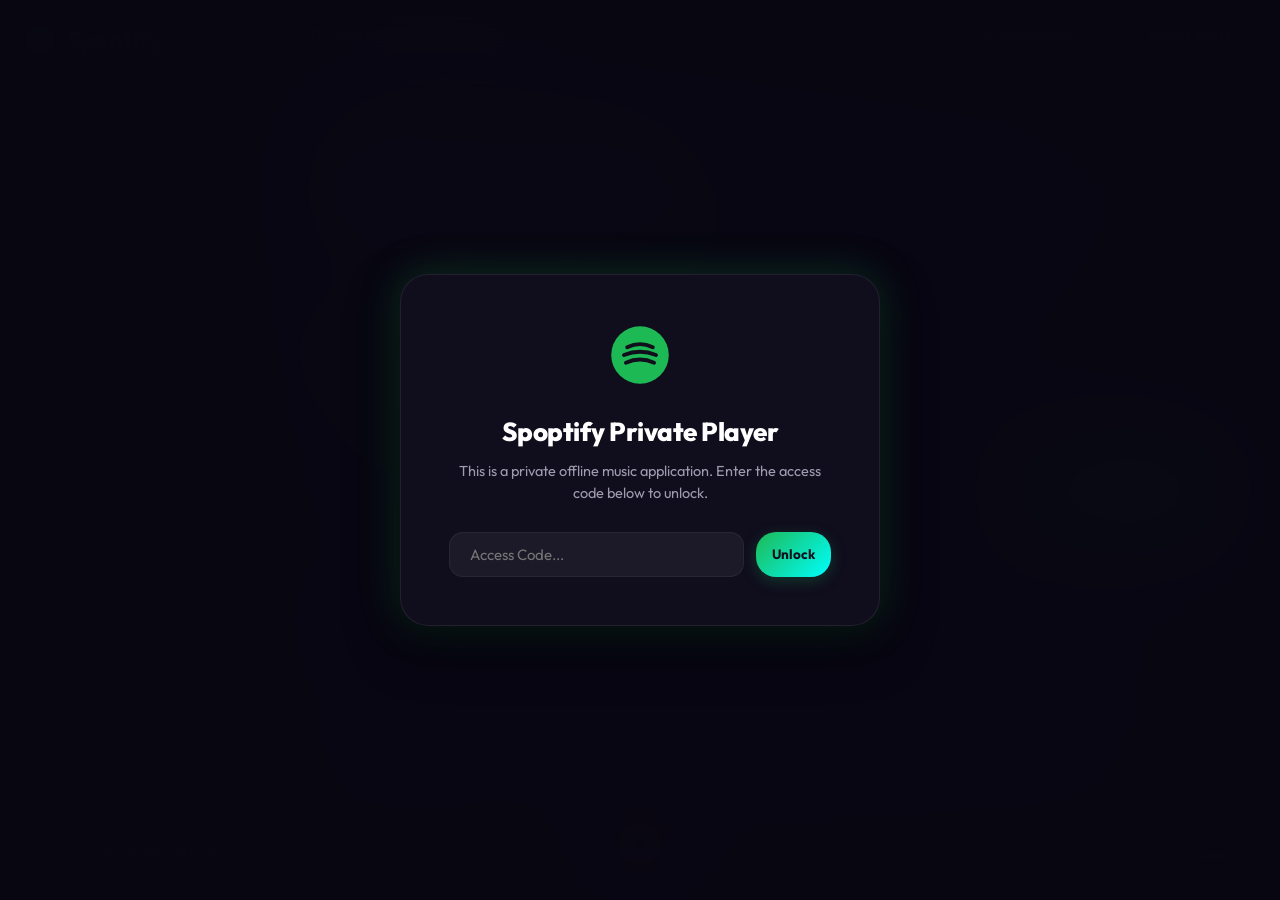
==== commit c29e14f2: "Implement passcode lock screen and online search import feature" ====
--- a/index.html
+++ b/index.html
@@ -16,6 +16,23 @@
 </head>
 <body>
 
+  <!-- LOCK SCREEN FOR PRIVACY ACCESS CONTROL -->
+  <div id="lock-screen" class="lock-screen">
+    <div class="lock-card">
+      <svg viewBox="0 0 100 100" class="lock-logo">
+        <circle cx="50" cy="50" r="45" fill="var(--accent-color)"/>
+        <path d="M30 38 Q50 28 70 38 M25 50 Q50 40 75 50 M28 62 Q50 52 72 62" stroke="#120f1d" stroke-width="6" stroke-linecap="round" fill="none"/>
+      </svg>
+      <h2>Spoptify Private Player</h2>
+      <p>This is a private offline music application. Enter the access code below to unlock.</p>
+      <div class="lock-input-group">
+        <input type="password" id="lock-input" placeholder="Access Code...">
+        <button id="lock-unlock-btn" class="btn btn-primary">Unlock</button>
+      </div>
+      <p id="lock-error" class="lock-error-text" style="display: none;">Incorrect Access Code. Please try again.</p>
+    </div>
+  </div>
+
   <!-- Ambient glowing background blobs for premium visual depth -->
   <div class="glow-bg">
     <div class="blob blob1"></div>
@@ -50,6 +67,10 @@
         <a href="#equalizer" class="nav-item" data-target="equalizer-view">
           <svg viewBox="0 0 24 24"><path d="M19 12h-2V3h2v9zm-4 9h-2V3h2v18zm-4-6H9V3h2v12zm-4 3H3V3h2v15z"/></svg>
           <span>Equalizer</span>
+        </a>
+        <a href="#search" class="nav-item" data-target="search-view">
+          <svg viewBox="0 0 24 24"><path d="M15.5 14h-.79l-.28-.27C15.41 12.59 16 11.11 16 9.5 16 5.91 13.09 3 9.5 3S3 5.91 3 9.5 5.91 16 9.5 16c1.61 0 3.09-.59 4.23-1.57l.27.28v.79l5 4.99L20.49 19l-4.99-5zm-6 0C7.01 14 5 11.99 5 9.5S7.01 5 9.5 5 14 7.01 14 9.5 11.99 14 9.5 14z"/></svg>
+          <span>Search Online</span>
         </a>
         <a href="#settings" class="nav-item" data-target="settings-view">
           <svg viewBox="0 0 24 24"><path d="M19.14 12.94c.04-.3.06-.61.06-.94 0-.32-.02-.64-.07-.94l2.03-1.58c.18-.14.23-.41.12-.61l-1.92-3.32c-.12-.22-.37-.29-.59-.22l-2.39.96c-.5-.38-1.03-.7-1.62-.94l-.36-2.54c-.04-.24-.24-.41-.48-.41h-3.84c-.24 0-.43.17-.47.41l-.36 2.54c-.59.24-1.13.57-1.62.94l-2.39-.96c-.22-.08-.47 0-.59.22L2.74 8.87c-.12.21-.08.47.12.61l2.03 1.58c-.05.3-.09.63-.09.94s.02.64.07.94l-2.03 1.58c-.18.14-.23.41-.12.61l1.92 3.32c.12.22.37.29.59.22l2.39-.96c.5.38 1.03.7 1.62.94l.36 2.54c.05.24.24.41.48.41h3.84c.24 0 .44-.17.47-.41l.36-2.54c.59-.24 1.13-.56 1.62-.94l2.39.96c.22.08.47 0 .59-.22l1.92-3.32c.12-.22.07-.47-.12-.61l-2.01-1.58zM12 15.6c-1.98 0-3.6-1.62-3.6-3.6s1.62-3.6 3.6-3.6 3.6 1.62 3.6 3.6-1.62 3.6-3.6 3.6z"/></svg>
@@ -292,8 +313,45 @@
           </div>
 
           <div class="settings-group">
+            <h3>Guest Access Settings</h3>
+            <p>Copy the invite link below and share it with another person to grant them unlimited access to this player. You can customize the access code directly in the codebase files.</p>
+            <div class="info-card">
+              <div style="margin-bottom: 10px;">
+                Current Access Code: <strong style="color: var(--accent-color);" id="settings-access-code">spoptify2026</strong>
+              </div>
+              <button id="copy-invite-btn" class="btn btn-primary btn-small">
+                Copy Invite Link
+              </button>
+              <span id="copy-success-text" style="color: var(--accent-color); font-size: 13.5px; margin-left: 10px; display: none;">Copied Invite Link!</span>
+            </div>
+          </div>
+
+          <div class="settings-group">
             <h3>About Spoptify</h3>
             <p>Spoptify is a 100% client-side, offline Progressive Web App. All files and synthesis logic are processed fully in your web browser. Absolutely no user data, telemetry, or audio files are ever uploaded or shared. Safe, ad-free, and always available offline.</p>
+          </div>
+        </section>
+
+        <!-- 6. SEARCH ONLINE VIEW -->
+        <section id="search-view" class="view-panel">
+          <div class="search-online-header">
+            <h2>Search &amp; Import Online</h2>
+            <p>Search millions of tracks via iTunes, stream previews, and download them directly to your offline library.</p>
+          </div>
+          
+          <div class="search-online-input-wrapper">
+            <input type="text" id="search-online-input" placeholder="Search track title, artist, or album...">
+            <button id="search-online-btn" class="btn btn-primary">Search</button>
+          </div>
+
+          <div class="search-loading" id="search-online-loading" style="display: none;">
+            <div class="spinner"></div> Searching tracks...
+          </div>
+
+          <div class="search-results-grid" id="search-online-results">
+            <div class="search-empty-state">
+              <p>Type a song name or artist above to search online.</p>
+            </div>
           </div>
         </section>
       </div>
--- a/css/styles.css
+++ b/css/styles.css
@@ -1808,3 +1808,228 @@
     width: 45%;
   }
 }
+
+/* LOCK SCREEN */
+.lock-screen {
+  position: fixed;
+  top: 0;
+  left: 0;
+  width: 100vw;
+  height: 100vh;
+  background-color: rgba(9, 7, 18, 0.98);
+  backdrop-filter: blur(45px);
+  z-index: 99999;
+  display: flex;
+  align-items: center;
+  justify-content: center;
+  padding: 20px;
+  transition: opacity 0.5s ease;
+}
+
+.lock-card {
+  background: rgba(22, 18, 38, 0.65);
+  border: 1px solid rgba(255, 255, 255, 0.08);
+  box-shadow: 0 20px 50px rgba(0, 0, 0, 0.5), 0 0 40px var(--accent-color-glow);
+  padding: 48px;
+  border-radius: 28px;
+  max-width: 480px;
+  width: 100%;
+  text-align: center;
+  animation: scaleUp 0.4s cubic-bezier(0.25, 0.8, 0.25, 1) forwards;
+}
+
+@keyframes scaleUp {
+  from { transform: scale(0.9); opacity: 0; }
+  to { transform: scale(1); opacity: 1; }
+}
+
+.lock-logo {
+  width: 64px;
+  height: 64px;
+  margin-bottom: 24px;
+}
+
+.lock-card h2 {
+  font-size: 26px;
+  font-weight: 800;
+  margin-bottom: 12px;
+  letter-spacing: -0.5px;
+}
+
+.lock-card p {
+  color: var(--text-muted);
+  font-size: 14.5px;
+  line-height: 1.5;
+  margin-bottom: 28px;
+}
+
+.lock-input-group {
+  display: flex;
+  gap: 12px;
+  width: 100%;
+}
+
+.lock-input-group input {
+  flex: 1;
+  background: rgba(255, 255, 255, 0.05);
+  border: 1px solid var(--border-color);
+  color: var(--text-main);
+  padding: 12px 20px;
+  border-radius: 14px;
+  font-size: 15px;
+  font-family: var(--font-sans);
+  outline: none;
+  transition: var(--transition-smooth);
+}
+
+.lock-input-group input:focus {
+  border-color: var(--accent-color);
+  background: rgba(255, 255, 255, 0.09);
+  box-shadow: 0 0 10px var(--accent-color-glow);
+}
+
+.lock-error-text {
+  color: #ff3366 !important;
+  font-size: 13.5px !important;
+  font-weight: 600;
+  margin-top: 14px;
+  margin-bottom: 0 !important;
+}
+
+/* ONLINE SEARCH & IMPORT VIEW */
+.search-online-header {
+  margin-bottom: 28px;
+}
+
+.search-online-header h2 {
+  font-size: 24px;
+  font-weight: 800;
+  margin-bottom: 4px;
+}
+
+.search-online-header p {
+  font-size: 14.5px;
+  color: var(--text-muted);
+}
+
+.search-online-input-wrapper {
+  display: flex;
+  gap: 12px;
+  max-width: 600px;
+  margin-bottom: 32px;
+}
+
+.search-online-input-wrapper input {
+  flex: 1;
+  background: rgba(255, 255, 255, 0.05);
+  border: 1px solid var(--border-color);
+  color: var(--text-main);
+  padding: 12px 24px;
+  border-radius: 30px;
+  font-size: 15px;
+  font-family: var(--font-sans);
+  outline: none;
+  transition: var(--transition-smooth);
+}
+
+.search-online-input-wrapper input:focus {
+  border-color: var(--accent-color);
+  background: rgba(255, 255, 255, 0.09);
+  box-shadow: 0 0 10px var(--accent-color-glow);
+}
+
+.search-results-grid {
+  display: grid;
+  grid-template-columns: repeat(auto-fill, minmax(200px, 1fr));
+  gap: 24px;
+}
+
+.search-empty-state {
+  grid-column: 1 / -1;
+  text-align: center;
+  padding: 60px 20px;
+  color: var(--text-dim);
+  font-size: 15px;
+}
+
+.search-loading {
+  grid-column: 1 / -1;
+  display: flex;
+  align-items: center;
+  justify-content: center;
+  gap: 12px;
+  padding: 60px;
+  color: var(--text-muted);
+  font-size: 15px;
+  font-weight: 600;
+}
+
+/* Loading spinner */
+.spinner {
+  width: 20px;
+  height: 20px;
+  border: 3px solid rgba(255, 255, 255, 0.1);
+  border-radius: 50%;
+  border-top-color: var(--accent-color);
+  animation: spin 0.8s linear infinite;
+}
+
+/* Download track card buttons */
+.search-track-btn-group {
+  display: flex;
+  gap: 8px;
+  margin-top: 14px;
+}
+
+.search-track-btn-group button {
+  flex: 1;
+  padding: 8px 12px;
+  font-size: 12px;
+  font-weight: 700;
+  border-radius: 20px;
+  border: none;
+  cursor: pointer;
+  transition: var(--transition-smooth);
+  font-family: var(--font-sans);
+  display: inline-flex;
+  align-items: center;
+  justify-content: center;
+  gap: 6px;
+}
+
+.search-play-btn {
+  background-color: var(--accent-color);
+  color: #120f1d;
+}
+
+.search-play-btn:hover {
+  background-color: #ffffff;
+  transform: translateY(-1px);
+}
+
+.search-download-btn {
+  background-color: rgba(255, 255, 255, 0.06);
+  color: var(--text-main);
+  border: 1px solid var(--border-color) !important;
+}
+
+.search-download-btn:hover {
+  background-color: rgba(255, 255, 255, 0.12);
+  border-color: rgba(255, 255, 255, 0.25) !important;
+  transform: translateY(-1px);
+}
+
+.search-download-btn.downloading {
+  background-color: rgba(255, 255, 255, 0.03);
+  color: var(--text-muted);
+  cursor: not-allowed;
+  pointer-events: none;
+}
+
+.search-download-btn.downloaded {
+  background-color: rgba(0, 229, 255, 0.08);
+  color: #00e5ff;
+  border-color: rgba(0, 229, 255, 0.2) !important;
+  cursor: default;
+  pointer-events: none;
+}
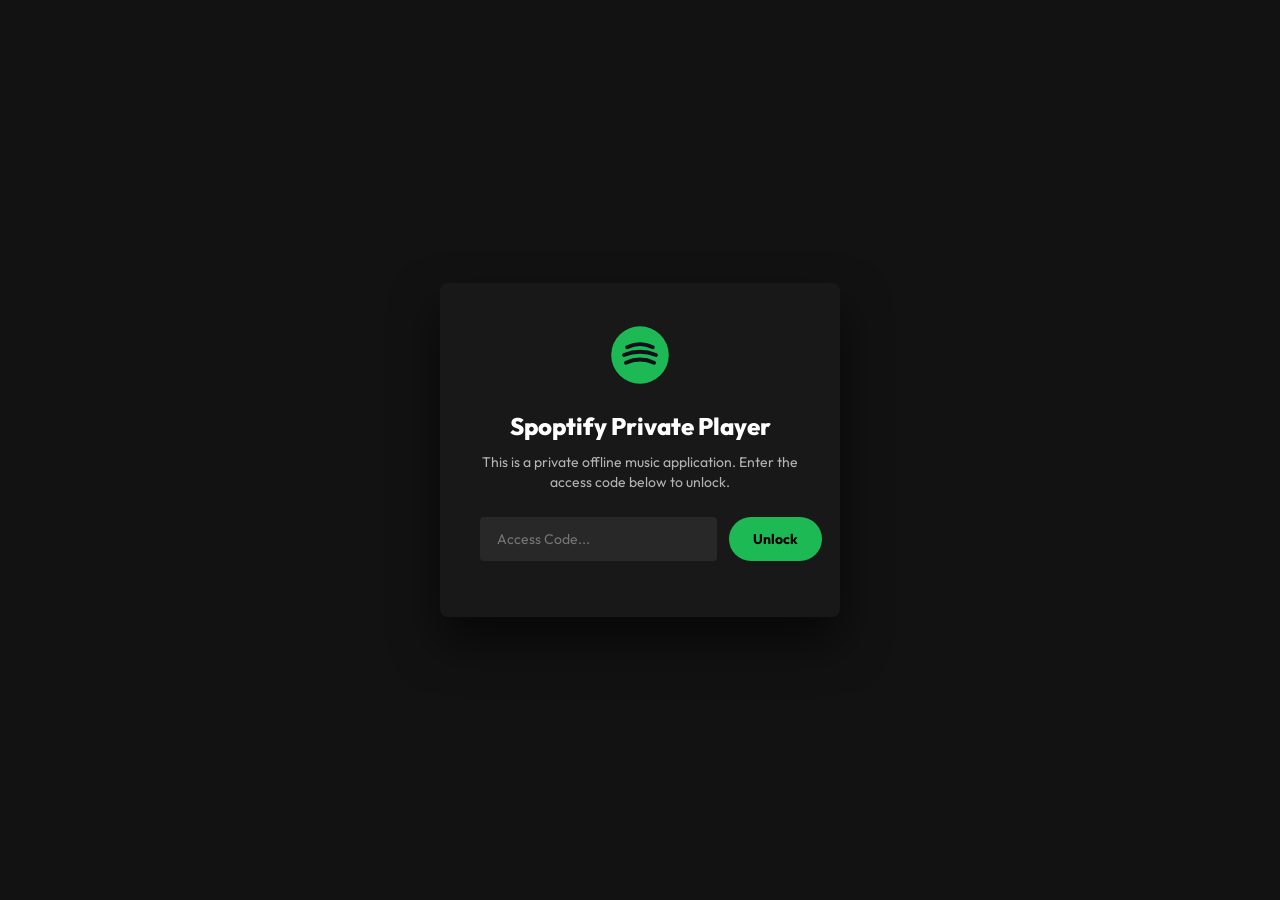
==== commit 8674c1eb: "Redesign app as a premium Spotify Web Player replicant with playlists and liked songs support" ====
--- a/index.html
+++ b/index.html
@@ -3,12 +3,12 @@
 <head>
   <meta charset="UTF-8">
   <meta name="viewport" content="width=device-width, initial-scale=1.0">
-  <title>Spoptify - Premium Offline Music Player</title>
+  <title>Spoptify - Premium Spotify Replicant Music Player</title>
   <!-- SEO Meta Tags -->
   <meta name="description" content="A gorgeous, offline-first Spotify-like music player with real-time audio visualizers, dynamic synth beat generator, and local library support. No ads, no internet required.">
   <link rel="icon" type="image/png" href="data:image/svg+xml,<svg xmlns='http://www.w3.org/2000/svg' viewBox='0 0 100 100'><circle cx='50' cy='50' r='45' fill='%231DB954'/><path d='M30 40 Q50 30 70 40 M25 50 Q50 40 75 50 M28 60 Q50 50 72 60' stroke='white' stroke-width='6' stroke-linecap='round' fill='none'/></svg>">
   <link rel="manifest" href="manifest.json">
-  <meta name="theme-color" content="#120f1d">
+  <meta name="theme-color" content="#121212">
   <link rel="preconnect" href="https://fonts.googleapis.com">
   <link rel="preconnect" href="https://fonts.gstatic.com" crossorigin>
   <link href="https://fonts.googleapis.com/css2?family=Outfit:wght@300;400;500;600;700;800&display=swap" rel="stylesheet">
@@ -33,191 +33,316 @@
     </div>
   </div>
 
-  <!-- Ambient glowing background blobs for premium visual depth -->
-  <div class="glow-bg">
-    <div class="blob blob1"></div>
-    <div class="blob blob2"></div>
-    <div class="blob blob3"></div>
-  </div>
-
   <div class="app-container">
-    <!-- SIDEBAR -->
+    <!-- LEFT SIDEBAR -->
     <aside class="sidebar">
+      <!-- Logo -->
       <div class="logo">
         <svg viewBox="0 0 100 100" class="logo-icon">
           <circle cx="50" cy="50" r="45" fill="var(--accent-color)"/>
-          <path d="M30 38 Q50 28 70 38 M25 50 Q50 40 75 50 M28 62 Q50 52 72 62" stroke="#120f1d" stroke-width="6" stroke-linecap="round" fill="none"/>
+          <path d="M30 38 Q50 28 70 38 M25 50 Q50 40 75 50 M28 62 Q50 52 72 62" stroke="#121212" stroke-width="6" stroke-linecap="round" fill="none"/>
         </svg>
         <span class="logo-text">Spoptify</span>
       </div>
 
-      <nav class="nav-menu">
-        <a href="#home" class="nav-item active" data-target="home-view">
-          <svg viewBox="0 0 24 24"><path d="M10 20v-6h4v6h5v-8h3L12 3 2 12h3v8z"/></svg>
+      <!-- Navigation Menu (Top Box) -->
+      <div class="sidebar-group">
+        <a href="#home" class="nav-item active" data-target="home-view" id="nav-home">
+          <svg viewBox="0 0 24 24" class="nav-icon"><path d="M10 20v-6h4v6h5v-8h3L12 3 2 12h3v8z"/></svg>
           <span>Home</span>
         </a>
-        <a href="#library" class="nav-item" data-target="library-view">
-          <svg viewBox="0 0 24 24"><path d="M4 6H2v14c0 1.1.9 2 2 2h14v-2H4V6zm16-4H8c-1.1 0-2 .9-2 2v12c0 1.1.9 2 2 2h12c1.1 0 2-.9 2-2V4c0-1.1-.9-2-2-2zm0 14H8V4h12v12z"/></svg>
-          <span>Your Library</span>
+        <a href="#search" class="nav-item" data-target="search-view" id="nav-search">
+          <svg viewBox="0 0 24 24" class="nav-icon"><path d="M15.5 14h-.79l-.28-.27C15.41 12.59 16 11.11 16 9.5 16 5.91 13.09 3 9.5 3S3 5.91 3 9.5 5.91 16 9.5 16c1.61 0 3.09-.59 4.23-1.57l.27.28v.79l5 4.99L20.49 19l-4.99-5zm-6 0C7.01 14 5 11.99 5 9.5S7.01 5 9.5 5 14 7.01 14 9.5 11.99 14 9.5 14z"/></svg>
+          <span>Search</span>
         </a>
-        <a href="#visualizer" class="nav-item" data-target="visualizer-view">
-          <svg viewBox="0 0 24 24"><path d="M12 3v10.55c-.59-.34-1.27-.55-2-.55-2.21 0-4 1.79-4 4s1.79 4 4 4 4-1.79 4-4V7h4V3h-6z"/></svg>
-          <span>Visualizer</span>
-        </a>
-        <a href="#equalizer" class="nav-item" data-target="equalizer-view">
-          <svg viewBox="0 0 24 24"><path d="M19 12h-2V3h2v9zm-4 9h-2V3h2v18zm-4-6H9V3h2v12zm-4 3H3V3h2v15z"/></svg>
-          <span>Equalizer</span>
-        </a>
-        <a href="#search" class="nav-item" data-target="search-view">
-          <svg viewBox="0 0 24 24"><path d="M15.5 14h-.79l-.28-.27C15.41 12.59 16 11.11 16 9.5 16 5.91 13.09 3 9.5 3S3 5.91 3 9.5 5.91 16 9.5 16c1.61 0 3.09-.59 4.23-1.57l.27.28v.79l5 4.99L20.49 19l-4.99-5zm-6 0C7.01 14 5 11.99 5 9.5S7.01 5 9.5 5 14 7.01 14 9.5 11.99 14 9.5 14z"/></svg>
-          <span>Search Online</span>
-        </a>
-        <a href="#settings" class="nav-item" data-target="settings-view">
-          <svg viewBox="0 0 24 24"><path d="M19.14 12.94c.04-.3.06-.61.06-.94 0-.32-.02-.64-.07-.94l2.03-1.58c.18-.14.23-.41.12-.61l-1.92-3.32c-.12-.22-.37-.29-.59-.22l-2.39.96c-.5-.38-1.03-.7-1.62-.94l-.36-2.54c-.04-.24-.24-.41-.48-.41h-3.84c-.24 0-.43.17-.47.41l-.36 2.54c-.59.24-1.13.57-1.62.94l-2.39-.96c-.22-.08-.47 0-.59.22L2.74 8.87c-.12.21-.08.47.12.61l2.03 1.58c-.05.3-.09.63-.09.94s.02.64.07.94l-2.03 1.58c-.18.14-.23.41-.12.61l1.92 3.32c.12.22.37.29.59.22l2.39-.96c.5.38 1.03.7 1.62.94l.36 2.54c.05.24.24.41.48.41h3.84c.24 0 .44-.17.47-.41l.36-2.54c.59-.24 1.13-.56 1.62-.94l2.39.96c.22.08.47 0 .59-.22l1.92-3.32c.12-.22.07-.47-.12-.61l-2.01-1.58zM12 15.6c-1.98 0-3.6-1.62-3.6-3.6s1.62-3.6 3.6-3.6 3.6 1.62 3.6 3.6-1.62 3.6-3.6 3.6z"/></svg>
-          <span>Settings</span>
-        </a>
-      </nav>
-
-      <!-- Sidebar mini vinyl artwork playing status -->
-      <div class="sidebar-playback-card" id="sidebar-card">
-        <div class="vinyl-wrapper">
-          <div class="vinyl-record" id="sidebar-vinyl">
-            <div class="vinyl-center"></div>
-          </div>
-        </div>
-        <div class="card-info">
-          <h4 class="card-title truncate" id="sidebar-title">No Track Playing</h4>
-          <p class="card-artist truncate" id="sidebar-artist">Select a track</p>
+      </div>
+
+      <!-- Library Box -->
+      <div class="sidebar-group library-container">
+        <div class="library-header">
+          <div class="library-title-row">
+            <svg viewBox="0 0 24 24" class="library-icon"><path d="M4 6H2v14c0 1.1.9 2 2 2h14v-2H4V6zm16-4H8c-1.1 0-2 .9-2 2v12c0 1.1.9 2 2 2h12c1.1 0 2-.9 2-2V4c0-1.1-.9-2-2-2zm0 14H8V4h12v12z"/></svg>
+            <span>Your Library</span>
+          </div>
+          <button class="btn-icon-only" id="create-playlist-btn" title="Create Playlist">
+            <svg viewBox="0 0 24 24"><path d="M19 13h-6v6h-2v-6H5v-2h6V5h2v6h6v2z"/></svg>
+          </button>
+        </div>
+
+        <div class="library-items-list">
+          <!-- Liked Songs Playlist Item -->
+          <div class="sidebar-lib-item" id="sidebar-liked-songs" data-target="liked-songs-view">
+            <div class="liked-songs-avatar">
+              <svg viewBox="0 0 24 24"><path d="M12 21.35l-1.45-1.32C5.4 15.36 2 12.28 2 8.5 2 5.42 4.42 3 7.5 3c1.74 0 3.41.81 4.5 2.09C13.09 3.81 14.76 3 16.5 3 19.58 3 22 5.42 22 8.5c0 3.78-3.4 6.86-8.55 11.54L12 21.35z"/></svg>
+            </div>
+            <div class="lib-item-info">
+              <span class="lib-item-title">Liked Songs</span>
+              <span class="lib-item-subtitle">Playlist • <span id="sidebar-liked-count">0</span> songs</span>
+            </div>
+          </div>
+
+          <!-- Dynamic Playlists Render Area -->
+          <div id="sidebar-playlists-list"></div>
         </div>
       </div>
     </aside>
 
-    <!-- MAIN PANEL -->
+    <!-- CENTER VIEWPORT -->
     <main class="main-panel">
       <!-- HEADER -->
       <header class="main-header">
-        <div class="search-bar">
-          <svg viewBox="0 0 24 24" class="search-icon"><path d="M15.5 14h-.79l-.28-.27C15.41 12.59 16 11.11 16 9.5 16 5.91 13.09 3 9.5 3S3 5.91 3 9.5 5.91 16 9.5 16c1.61 0 3.09-.59 4.23-1.57l.27.28v.79l5 4.99L20.49 19l-4.99-5zm-6 0C7.01 14 5 11.99 5 9.5S7.01 5 9.5 5 14 7.01 14 9.5 11.99 14 9.5 14z"/></svg>
-          <input type="text" id="search-input" placeholder="Search offline tracks...">
-        </div>
-        <div class="header-actions">
+        <div class="header-left">
+          <div class="nav-arrows">
+            <button class="arrow-btn" title="Back"><svg viewBox="0 0 24 24"><path d="M15.41 16.59L10.83 12l4.58-4.59L14 6l-6 6 6 6 1.41-1.41z"/></svg></button>
+            <button class="arrow-btn" title="Forward"><svg viewBox="0 0 24 24"><path d="M8.59 16.59L13.17 12 8.59 7.41 10 6l6 6-6 6-1.41-1.41z"/></svg></button>
+          </div>
+
+          <!-- Search Bar (Only visible on Search View) -->
+          <div class="search-bar-wrapper" id="header-search-bar" style="display: none;">
+            <svg viewBox="0 0 24 24" class="search-icon"><path d="M15.5 14h-.79l-.28-.27C15.41 12.59 16 11.11 16 9.5 16 5.91 13.09 3 9.5 3S3 5.91 3 9.5 5.91 16 9.5 16c1.61 0 3.09-.59 4.23-1.57l.27.28v.79l5 4.99L20.49 19l-4.99-5zm-6 0C7.01 14 5 11.99 5 9.5S7.01 5 9.5 5 14 7.01 14 9.5 11.99 14 9.5 14z"/></svg>
+            <input type="text" id="search-online-input" autocomplete="off" placeholder="What do you want to listen to?">
+            <div id="search-online-suggestions" class="search-suggestions-dropdown" style="display: none;"></div>
+          </div>
+        </div>
+
+        <div class="header-right">
+          <button id="header-install-btn" class="btn btn-primary install-btn" style="display: none;">
+            Install App
+          </button>
           <span class="offline-badge">
             <span class="dot"></span> Offline Mode
           </span>
-          <button id="import-header-btn" class="btn btn-secondary">
-            <svg viewBox="0 0 24 24" style="width:18px;height:18px;margin-right:6px;"><path d="M9 16h6v-6h4l-7-7-7 7h4v6zm-4 2h14v2H5v-2z"/></svg> Import Audio
+          <button id="import-header-btn" class="btn btn-secondary import-btn">
+            <svg viewBox="0 0 24 24"><path d="M9 16h6v-6h4l-7-7-7 7h4v6zm-4 2h14v2H5v-2z"/></svg> Import
           </button>
+
+          <!-- Profile Menu Trigger -->
+          <div class="profile-menu-container">
+            <button class="profile-btn" id="profile-menu-trigger">
+              <div class="profile-avatar">U</div>
+              <span class="profile-name">User</span>
+              <svg viewBox="0 0 24 24" class="dropdown-arrow"><path d="M7 10l5 5 5-5z"/></svg>
+            </button>
+            <div class="profile-dropdown" id="profile-dropdown-menu" style="display: none;">
+              <button class="profile-dropdown-item" id="menu-equalizer">Equalizer</button>
+              <button class="profile-dropdown-item" id="menu-settings">Settings</button>
+              <hr class="dropdown-divider">
+              <button class="profile-dropdown-item" id="menu-lock">Lock Screen</button>
+            </div>
+          </div>
         </div>
       </header>
 
-      <!-- VIEW PANELS -->
+      <!-- VIEW PANELS CONTAINER -->
       <div class="view-content">
         <!-- 1. HOME VIEW -->
         <section id="home-view" class="view-panel active">
-          <div class="welcome-banner">
-            <div class="welcome-text">
-              <h1>Welcome to Spoptify</h1>
-              <p>Your beautiful, local, 100% ad-free desktop music deck. Runs completely offline.</p>
-            </div>
-            <div class="welcome-graphic">
-              <!-- Animated floating elements inside banner -->
-              <div class="pulse-ring"></div>
-              <div class="pulse-ring delay-1"></div>
-            </div>
-          </div>
-
+          <h1 class="greeting-header" id="greeting-title">Good Day</h1>
+
+          <!-- Quick Access Playlist Cards Grid -->
+          <div class="quick-grid" id="quick-links-grid">
+            <!-- Populated by JS: Liked Songs, Synth Beats, Custom Playlists -->
+          </div>
+
+          <!-- Section: Procedural Beats -->
           <div class="section-container">
-            <h2 class="section-title">Out-Of-The-Box Ambient Generator</h2>
-            <p class="section-subtitle">No local files yet? Play this dynamically synthesized, AI-driven chill beat generated locally in your browser.</p>
-            <div class="synth-card">
-              <div class="synth-info">
-                <h3>Offline Lofi Beat Synthesizer</h3>
-                <p>Generates drums, chords, bass, and improvises a melody in real-time. 0 KB download.</p>
-                <div class="synth-controls">
-                  <div class="control-group">
-                    <label for="synth-tempo">Tempo (BPM)</label>
-                    <input type="range" id="synth-tempo" min="60" max="130" value="85" class="slider">
-                    <span id="synth-tempo-val">85 BPM</span>
+            <div class="section-header-row">
+              <h2 class="section-title">Built-in Synth Generators</h2>
+            </div>
+            <div class="tracks-grid" id="featured-tracks">
+              <!-- Demo Synth tracks populate here -->
+            </div>
+          </div>
+
+          <!-- Section: Custom Ambient Board -->
+          <div class="section-container">
+            <h2 class="section-title">Improvise Live Ambient</h2>
+            <div class="synth-custom-panel">
+              <div class="synth-custom-info">
+                <h3>Live Ambient procedural beat</h3>
+                <p>Configured dynamically. Plays drums, bass, synth pads, and leads fully offline.</p>
+                <div class="synth-custom-controls">
+                  <div class="slider-control-group">
+                    <label for="synth-tempo">Tempo: <span id="synth-tempo-val">85 BPM</span></label>
+                    <input type="range" id="synth-tempo" min="60" max="130" value="85" class="spotify-slider">
                   </div>
                 </div>
               </div>
-              <div class="synth-action">
-                <button id="play-synth-btn" class="btn btn-primary btn-large">
-                  <svg viewBox="0 0 24 24" class="btn-icon"><path d="M8 5v14l11-7z"/></svg> Generate Live Beats
-                </button>
-              </div>
-            </div>
-          </div>
-
-          <div class="section-container">
-            <h2 class="section-title">Built-in Tracks & Demo</h2>
-            <div class="tracks-grid" id="featured-tracks">
-              <!-- Demo tracks populate here -->
+              <button id="play-synth-btn" class="spotify-play-circle-btn large">
+                <svg viewBox="0 0 24 24" class="play-icon"><path d="M8 5v14l11-7z"/></svg>
+                <svg viewBox="0 0 24 24" class="pause-icon" style="display: none;"><path d="M6 19h4V5H6v14zm8-14v14h4V5h-4z"/></svg>
+              </button>
             </div>
           </div>
         </section>
 
-        <!-- 2. LIBRARY VIEW -->
-        <section id="library-view" class="view-panel">
-          <div class="library-header">
-            <div>
-              <h2>Local Offline Library</h2>
-              <p>Drag and drop your audio files below to save them directly to your browser storage.</p>
-            </div>
-          </div>
-
-          <!-- Drag and drop zone -->
-          <div id="drop-zone" class="drop-zone">
-            <input type="file" id="file-input" multiple accept="audio/*" class="file-input-hidden">
-            <svg viewBox="0 0 24 24" class="upload-icon"><path d="M19.35 10.04C18.67 6.59 15.64 4 12 4 9.11 4 6.6 5.64 5.35 8.04 2.34 8.36 0 10.91 0 14c0 3.31 2.69 6 6 6h13c2.76 0 5-2.24 5-5 0-2.64-2.05-4.78-4.65-4.96zM14 13v4h-4v-4H7l5-5 5 5h-3z"/></svg>
-            <h3>Drag & Drop MP3 / WAV files here</h3>
-            <p>or <span>browse files</span> from your computer</p>
-            <span class="file-limits">Supported: MP3, WAV, FLAC, M4A, OGG</span>
-          </div>
-
-          <div class="library-tracklist-container">
-            <table class="tracklist-table">
+        <!-- 2. SEARCH VIEW -->
+        <section id="search-view" class="view-panel">
+          <div class="search-loading" id="search-online-loading" style="display: none;">
+            <div class="spinner"></div> Searching tracks...
+          </div>
+
+          <!-- Default Categories & Recommendations -->
+          <div class="search-recommendations-container" id="search-recommendations">
+            <h2 class="section-title">Browse all</h2>
+            <div class="genre-grid">
+              <div class="genre-card gc-lofi" data-query="lofi chill">
+                <span>Lofi Chill</span>
+              </div>
+              <div class="genre-card gc-synth" data-query="synthwave retro">
+                <span>Synthwave</span>
+              </div>
+              <div class="genre-card gc-pop" data-query="pop hits">
+                <span>Pop Hits</span>
+              </div>
+              <div class="genre-card gc-rock" data-query="rock legends">
+                <span>Rock Classics</span>
+              </div>
+              <div class="genre-card gc-electronic" data-query="electronic dance">
+                <span>Electronic</span>
+              </div>
+              <div class="genre-card gc-acoustic" data-query="acoustic folk">
+                <span>Acoustic</span>
+              </div>
+            </div>
+
+            <h2 class="section-title" style="margin-top: 32px;">Popular Artists</h2>
+            <div class="artists-row">
+              <div class="artist-circle-card" data-query="Coldplay">
+                <div class="artist-avatar" style="background-image: url('https://audio-ssl.itunes.apple.com/itunes-assets/Music/v4/a2/2a/fb/a22afbde-386f-236b-e3c6-eb969ff7406a/source/150x150bb.jpg');"></div>
+                <span>Coldplay</span>
+              </div>
+              <div class="artist-circle-card" data-query="Taylor Swift">
+                <div class="artist-avatar" style="background-image: url('https://audio-ssl.itunes.apple.com/itunes-assets/Music115/v4/bd/d2/88/bdd288b8-0720-7b24-fc26-dfa75eb2c7f5/source/150x150bb.jpg');"></div>
+                <span>Taylor Swift</span>
+              </div>
+              <div class="artist-circle-card" data-query="Billie Eilish">
+                <div class="artist-avatar" style="background-image: url('https://audio-ssl.itunes.apple.com/itunes-assets/Music112/v4/0d/17/8d/0d178db4-d6f7-c5cc-3069-b5d1e6c38234/source/150x150bb.jpg');"></div>
+                <span>Billie Eilish</span>
+              </div>
+              <div class="artist-circle-card" data-query="Daft Punk">
+                <div class="artist-avatar" style="background-image: url('https://audio-ssl.itunes.apple.com/itunes-assets/Music/v4/bd/1a/05/bd1a052e-503a-3453-61e8-71e99cd1bb4c/source/150x150bb.jpg');"></div>
+                <span>Daft Punk</span>
+              </div>
+              <div class="artist-circle-card" data-query="Eminem">
+                <div class="artist-avatar" style="background-image: url('https://audio-ssl.itunes.apple.com/itunes-assets/Music115/v4/08/94/a3/0894a32a-d9df-2521-8319-450f75b2df50/source/150x150bb.jpg');"></div>
+                <span>Eminem</span>
+              </div>
+            </div>
+          </div>
+
+          <!-- Search Results Grid -->
+          <div class="search-results-grid" id="search-online-results" style="display: none;"></div>
+        </section>
+
+        <!-- 3. PLAYLIST DETAIL VIEW -->
+        <section id="playlist-view" class="view-panel">
+          <!-- Banner Header -->
+          <div class="playlist-detail-header" id="playlist-header">
+            <div class="playlist-cover-wrapper">
+              <div class="playlist-big-cover" id="playlist-detail-cover">
+                <svg viewBox="0 0 24 24" class="default-playlist-svg"><path d="M4 6H2v14c0 1.1.9 2 2 2h14v-2H4V6zm16-4H8c-1.1 0-2 .9-2 2v12c0 1.1.9 2 2 2h12c1.1 0 2-.9 2-2V4c0-1.1-.9-2-2-2zm0 14H8V4h12v12z"/></svg>
+              </div>
+            </div>
+            <div class="playlist-header-meta">
+              <span class="meta-tag">PLAYLIST</span>
+              <h1 class="playlist-title-display" id="playlist-detail-title">My Playlist</h1>
+              <div class="meta-owner-row">
+                <span class="owner-name">Spoptify User</span> • 
+                <span id="playlist-detail-count">0 songs</span>, 
+                <span class="total-duration" id="playlist-detail-duration">0 min</span>
+              </div>
+            </div>
+          </div>
+
+          <!-- Controls panel below header -->
+          <div class="playlist-controls-row">
+            <button class="spotify-play-circle-btn large" id="playlist-play-btn" title="Play playlist">
+              <svg viewBox="0 0 24 24" class="play-icon"><path d="M8 5v14l11-7z"/></svg>
+              <svg viewBox="0 0 24 24" class="pause-icon" style="display: none;"><path d="M6 19h4V5H6v14zm8-14v14h4V5h-4z"/></svg>
+            </button>
+            <button class="btn btn-secondary btn-danger-border" id="delete-playlist-btn">Delete Playlist</button>
+          </div>
+
+          <!-- Playlist Songs Table -->
+          <div class="playlist-tracklist-container">
+            <table class="playlist-table">
               <thead>
                 <tr>
                   <th style="width: 5%">#</th>
-                  <th style="width: 45%">Title</th>
+                  <th style="width: 50%">Title</th>
                   <th style="width: 30%">Artist</th>
                   <th style="width: 10%">Duration</th>
-                  <th style="width: 10%">Action</th>
+                  <th style="width: 5%"></th>
                 </tr>
               </thead>
-              <tbody id="library-tracks-body">
-                <!-- Dynamically populated rows from IndexedDB -->
-                <tr class="empty-state">
-                  <td colspan="5">
-                    <p>No tracks in your library yet. Drop some audio files above to get started!</p>
-                  </td>
-                </tr>
+              <tbody id="playlist-tracks-body">
+                <!-- Populated dynamically -->
               </tbody>
             </table>
           </div>
+
+          <!-- Playlist Footer: Find more songs search -->
+          <hr class="playlist-divider">
+          <div class="playlist-add-section">
+            <h3>Let's add some songs to your playlist</h3>
+            <div class="playlist-search-box">
+              <svg viewBox="0 0 24 24" class="search-icon"><path d="M15.5 14h-.79l-.28-.27C15.41 12.59 16 11.11 16 9.5 16 5.91 13.09 3 9.5 3S3 5.91 3 9.5 5.91 16 9.5 16c1.61 0 3.09-.59 4.23-1.57l.27.28v.79l5 4.99L20.49 19l-4.99-5zm-6 0C7.01 14 5 11.99 5 9.5S7.01 5 9.5 5 14 7.01 14 9.5 11.99 14 9.5 14z"/></svg>
+              <input type="text" id="playlist-add-search-input" placeholder="Search for songs...">
+            </div>
+            <div class="playlist-search-results-list" id="playlist-add-search-results">
+              <!-- Dynamically shows matching songs that can be added -->
+            </div>
+          </div>
         </section>
 
-        <!-- 3. VISUALIZER VIEW -->
-        <section id="visualizer-view" class="view-panel">
-          <div class="visualizer-settings-overlay">
-            <div class="select-group">
-              <label for="vis-style">Effect Mode</label>
-              <select id="vis-style" class="custom-select">
-                <option value="circular">Circular Portal</option>
-                <option value="bars">Neon Equalizer Bars</option>
-                <option value="wave">Oscilloscope Wave</option>
-                <option value="particles">Floating Constellations</option>
-              </select>
-            </div>
-            <div class="vis-info" id="vis-now-playing">Playing: None</div>
-          </div>
-          <div class="visualizer-canvas-container">
-            <canvas id="visualizer-canvas"></canvas>
+        <!-- 4. LIKED SONGS VIEW -->
+        <section id="liked-songs-view" class="view-panel">
+          <!-- Liked Songs Header -->
+          <div class="playlist-detail-header liked-songs-bg">
+            <div class="playlist-cover-wrapper">
+              <div class="liked-songs-big-avatar">
+                <svg viewBox="0 0 24 24"><path d="M12 21.35l-1.45-1.32C5.4 15.36 2 12.28 2 8.5 2 5.42 4.42 3 7.5 3c1.74 0 3.41.81 4.5 2.09C13.09 3.81 14.76 3 16.5 3 19.58 3 22 5.42 22 8.5c0 3.78-3.4 6.86-8.55 11.54L12 21.35z"/></svg>
+              </div>
+            </div>
+            <div class="playlist-header-meta">
+              <span class="meta-tag">PLAYLIST</span>
+              <h1 class="playlist-title-display">Liked Songs</h1>
+              <div class="meta-owner-row">
+                <span class="owner-name">Spoptify User</span> • 
+                <span id="liked-detail-count">0 songs</span>
+              </div>
+            </div>
+          </div>
+
+          <!-- Controls -->
+          <div class="playlist-controls-row">
+            <button class="spotify-play-circle-btn large" id="liked-songs-play-btn" title="Play Liked Songs">
+              <svg viewBox="0 0 24 24" class="play-icon"><path d="M8 5v14l11-7z"/></svg>
+              <svg viewBox="0 0 24 24" class="pause-icon" style="display: none;"><path d="M6 19h4V5H6v14zm8-14v14h4V5h-4z"/></svg>
+            </button>
+          </div>
+
+          <!-- Liked Songs Table -->
+          <div class="playlist-tracklist-container">
+            <table class="playlist-table">
+              <thead>
+                <tr>
+                  <th style="width: 5%">#</th>
+                  <th style="width: 50%">Title</th>
+                  <th style="width: 30%">Artist</th>
+                  <th style="width: 10%">Duration</th>
+                  <th style="width: 5%"></th>
+                </tr>
+              </thead>
+              <tbody id="liked-tracks-body">
+                <!-- Dynamically populated -->
+              </tbody>
+            </table>
           </div>
         </section>
 
-        <!-- 4. EQUALIZER VIEW -->
+        <!-- 5. EQUALIZER VIEW -->
         <section id="equalizer-view" class="view-panel">
           <div class="eq-header">
             <h2>Audio Equalizer</h2>
@@ -281,7 +406,7 @@
           </div>
         </section>
 
-        <!-- 5. SETTINGS VIEW -->
+        <!-- 6. SETTINGS VIEW -->
         <section id="settings-view" class="view-panel">
           <h2>App Settings</h2>
           <p>Personalize your local player themes, clear storage, and explore features.</p>
@@ -314,7 +439,7 @@
 
           <div class="settings-group">
             <h3>Guest Access Settings</h3>
-            <p>Copy the invite link below and share it with another person to grant them unlimited access to this player. You can customize the access code directly in the codebase files.</p>
+            <p>Copy the invite link below and share it with another person to grant them unlimited access to this player.</p>
             <div class="info-card">
               <div style="margin-bottom: 10px;">
                 Current Access Code: <strong style="color: var(--accent-color);" id="settings-access-code">spoptify2026</strong>
@@ -327,44 +452,61 @@
           </div>
 
           <div class="settings-group">
+            <h3>App Installation</h3>
+            <p>Install Spoptify as a standalone application on your mobile phone or PC for full screen playback and quick home screen access.</p>
+            <div class="info-card">
+              <button id="settings-install-btn" class="btn btn-primary btn-small">
+                Install Standalone App
+              </button>
+              <div id="install-instructions" style="margin-top: 12px; font-size: 13px; color: var(--text-muted); line-height: 1.4;">
+                If the button doesn't work, install it manually via your browser menu (choose <strong>"Add to Home Screen"</strong> on mobile Safari/Chrome, or click the <strong>Computer Monitor/Plus</strong> icon in your PC browser address bar).
+              </div>
+            </div>
+          </div>
+
+          <div class="settings-group">
             <h3>About Spoptify</h3>
             <p>Spoptify is a 100% client-side, offline Progressive Web App. All files and synthesis logic are processed fully in your web browser. Absolutely no user data, telemetry, or audio files are ever uploaded or shared. Safe, ad-free, and always available offline.</p>
           </div>
         </section>
-
-        <!-- 6. SEARCH ONLINE VIEW -->
-        <section id="search-view" class="view-panel">
-          <div class="search-online-header">
-            <h2>Search &amp; Import Online</h2>
-            <p>Search millions of tracks via iTunes, stream previews, and download them directly to your offline library.</p>
-          </div>
-          
-          <div class="search-online-input-wrapper">
-            <input type="text" id="search-online-input" placeholder="Search track title, artist, or album...">
-            <button id="search-online-btn" class="btn btn-primary">Search</button>
-          </div>
-
-          <div class="search-loading" id="search-online-loading" style="display: none;">
-            <div class="spinner"></div> Searching tracks...
-          </div>
-
-          <div class="search-results-grid" id="search-online-results">
-            <div class="search-empty-state">
-              <p>Type a song name or artist above to search online.</p>
-            </div>
-          </div>
-        </section>
       </div>
     </main>
+
+    <!-- RIGHT COLLAPSIBLE PANEL (NOW PLAYING & QUEUE) -->
+    <aside class="right-panel collapsed" id="right-now-playing-panel">
+      <div class="right-panel-header">
+        <h3>Now Playing</h3>
+        <button class="btn-icon-only close-panel-btn" id="close-right-panel-btn">
+          <svg viewBox="0 0 24 24"><path d="M19 6.41L17.59 5 12 10.59 6.41 5 5 6.41 10.59 12 5 17.59 6.41 19 12 13.41 17.59 19 19 17.59 13.41 12z"/></svg>
+        </button>
+      </div>
+      <div class="right-panel-scroll">
+        <div class="right-panel-cover-wrapper">
+          <img src="" id="right-panel-cover" class="right-panel-cover-img" alt="Track Art">
+        </div>
+        <div class="right-panel-track-details">
+          <h4 id="right-panel-title">No Track Playing</h4>
+          <p id="right-panel-artist">Select a track</p>
+        </div>
+        
+        <hr class="right-panel-divider">
+        
+        <div class="right-panel-queue">
+          <h4 class="queue-heading">Next Up</h4>
+          <div class="right-panel-queue-list" id="right-panel-queue-container">
+            <!-- Dynamic Queue Elements -->
+          </div>
+        </div>
+      </div>
+    </aside>
   </div>
 
   <!-- PLAYBAR CONTROLS (BOTTOM PANEL) -->
   <footer class="playbar">
-    <!-- Left: Album Info -->
-    <div class="playbar-left" id="playbar-expand-trigger">
-      <div class="playbar-art-wrapper">
+    <!-- Left: Album Info + Like Button -->
+    <div class="playbar-left">
+      <div class="playbar-art-wrapper" id="playbar-expand-trigger">
         <div class="playbar-art" id="playbar-cover">
-          <!-- Small vinyl rotation or placeholder -->
           <div class="vinyl-center-dot"></div>
         </div>
       </div>
@@ -372,6 +514,10 @@
         <div class="playbar-title truncate" id="playbar-title">No Track Playing</div>
         <div class="playbar-artist truncate" id="playbar-artist">Select a track to start listening</div>
       </div>
+      <button class="btn-icon-only heart-btn" id="playbar-heart-btn" title="Like track">
+        <svg viewBox="0 0 24 24" class="heart-empty"><path d="M16.5 3c-1.74 0-3.41.81-4.5 2.09C10.91 3.81 9.24 3 7.5 3 4.42 3 2 5.42 2 8.5c0 3.78 3.4 6.86 8.55 11.54L12 21.35l1.45-1.32C18.6 15.36 22 12.28 22 8.5 22 5.42 19.58 3 16.5 3zm-4.4 15.55l-.1.1-.1-.1C7.14 14.24 4 11.39 4 8.5 4 6.5 5.5 5 7.5 5c1.54 0 3.04.99 3.57 2.36h1.87C13.46 5.99 14.96 5 16.5 5c2 0 3.5 1.5 3.5 3.5 0 2.89-3.14 5.74-7.9 10.05z"/></svg>
+        <svg viewBox="0 0 24 24" class="heart-filled" style="display: none;"><path d="M12 21.35l-1.45-1.32C5.4 15.36 2 12.28 2 8.5 2 5.42 4.42 3 7.5 3c1.74 0 3.41.81 4.5 2.09C13.09 3.81 14.76 3 16.5 3 19.58 3 22 5.42 22 8.5c0 3.78-3.4 6.86-8.55 11.54L12 21.35z"/></svg>
+      </button>
     </div>
 
     <!-- Center: Playback Controls -->
@@ -383,7 +529,7 @@
         <button id="ctrl-prev" class="ctrl-btn" title="Previous">
           <svg viewBox="0 0 24 24"><path d="M6 6h2v12H6zm3.5 6l8.5 6V6z"/></svg>
         </button>
-        <button id="ctrl-play-pause" class="ctrl-btn play-btn" title="Play">
+        <button id="ctrl-play-pause" class="ctrl-btn play-btn-circle" title="Play">
           <svg viewBox="0 0 24 24" class="play-icon"><path d="M8 5v14l11-7z"/></svg>
           <svg viewBox="0 0 24 24" class="pause-icon" style="display:none;"><path d="M6 19h4V5H6v14zm8-14v14h4V5h-4z"/></svg>
         </button>
@@ -409,8 +555,8 @@
 
     <!-- Right: Utility Controls (Volume, EQ shortcut, Visualizer fullscreen) -->
     <div class="playbar-right">
-      <button id="playbar-vis-btn" class="ctrl-btn" title="Toggle Visualizer Screen">
-        <svg viewBox="0 0 24 24"><path d="M12 3v10.55c-.59-.34-1.27-.55-2-.55-2.21 0-4 1.79-4 4s1.79 4 4 4 4-1.79 4-4V7h4V3h-6z"/></svg>
+      <button id="playbar-queue-btn" class="ctrl-btn" title="Now Playing View / Queue">
+        <svg viewBox="0 0 24 24"><path d="M3 13h2v-2H3v2zm0 4h2v-2H3v2zm0-8h2V7H3v2zm4 4h14v-2H7v2zm0 4h14v-2H7v2zM7 7v2h14V7H7z"/></svg>
       </button>
       <button id="playbar-eq-btn" class="ctrl-btn" title="Audio Equalizer">
         <svg viewBox="0 0 24 24"><path d="M19 12h-2V3h2v9zm-4 9h-2V3h2v18zm-4-6H9V3h2v12zm-4 3H3V3h2v15z"/></svg>
@@ -430,78 +576,24 @@
     </div>
   </footer>
 
-  <!-- FULLSCREEN INTEGRATED DECK DRAWER -->
-  <div class="fullscreen-overlay" id="fullscreen-player">
-    <button class="fullscreen-close" id="fullscreen-close-btn">
-      <svg viewBox="0 0 24 24"><path d="M19 6.41L17.59 5 12 10.59 6.41 5 5 6.41 10.59 12 5 17.59 6.41 19 12 13.41 17.59 19 19 17.59 13.41 12z"/></svg>
-    </button>
-    
-    <!-- Immersive Visualizer behind vinyl deck -->
-    <canvas id="fullscreen-bg-canvas"></canvas>
-
-    <div class="fullscreen-content-grid">
-      <!-- Left side: Rotating giant Vinyl Record -->
-      <div class="fullscreen-deck-area">
-        <div class="vinyl-record-large" id="large-vinyl">
-          <div class="vinyl-large-label">
-            <div class="vinyl-large-center-dot"></div>
-          </div>
-        </div>
-      </div>
-
-      <!-- Right side: Track Info + Equalizer or Queue view -->
-      <div class="fullscreen-control-area">
-        <div class="track-meta">
-          <h1 class="track-title-large" id="large-title">No Track Playing</h1>
-          <p class="track-artist-large" id="large-artist">Select a track to enjoy high-fidelity sound</p>
-        </div>
-
-        <div class="floating-equalizer-preview">
-          <!-- Tiny live sound wave bars -->
-          <div class="bar"></div>
-          <div class="bar"></div>
-          <div class="bar"></div>
-          <div class="bar"></div>
-          <div class="bar"></div>
-          <div class="bar"></div>
-          <div class="bar"></div>
-          <div class="bar"></div>
-        </div>
-
-        <div class="deck-controls-container">
-          <!-- Repetition of progress and playback controls in large format -->
-          <div class="progress-bar-container large-bar">
-            <span class="progress-time" id="large-progress-current">0:00</span>
-            <div class="progress-slider-wrapper" id="large-progress-bar">
-              <div class="progress-slider-track">
-                <div class="progress-slider-fill" id="large-progress-fill"></div>
-                <div class="progress-slider-thumb" id="large-progress-thumb"></div>
-              </div>
-            </div>
-            <span class="progress-time" id="large-progress-duration">0:00</span>
-          </div>
-
-          <div class="player-controls large-controls">
-            <button id="large-ctrl-shuffle" class="ctrl-btn" title="Shuffle">
-              <svg viewBox="0 0 24 24"><path d="M10.59 9.17L5.41 4 4 5.41l5.17 5.17 1.42-1.41zM14.5 4l2.04 2.04L4 18.59 5.41 20 17.96 7.46 20 9.5V4h-5.5zm.33 9.41l-1.41 1.41 3.13 3.13L14.5 20H20v-5.5l-2.04 2.04-3.13-3.13z"/></svg>
-            </button>
-            <button id="large-ctrl-prev" class="ctrl-btn" title="Previous">
-              <svg viewBox="0 0 24 24"><path d="M6 6h2v12H6zm3.5 6l8.5 6V6z"/></svg>
-            </button>
-            <button id="large-ctrl-play-pause" class="ctrl-btn play-btn large-play-btn" title="Play">
-              <svg viewBox="0 0 24 24" class="play-icon"><path d="M8 5v14l11-7z"/></svg>
-              <svg viewBox="0 0 24 24" class="pause-icon" style="display:none;"><path d="M6 19h4V5H6v14zm8-14v14h4V5h-4z"/></svg>
-            </button>
-            <button id="large-ctrl-next" class="ctrl-btn" title="Next">
-              <svg viewBox="0 0 24 24"><path d="M6 18l8.5-6L6 6v12zM16 6v12h2V6h-2z"/></svg>
-            </button>
-            <button id="large-ctrl-repeat" class="ctrl-btn" title="Repeat">
-              <svg viewBox="0 0 24 24"><path d="M7 7h10v3l4-4-4-4v3H5v6h2V7zm10 10H7v-3l-4 4 4 4v-3h12v-6h-2v4z"/></svg>
-              <span class="repeat-one-indicator" style="display: none;">1</span>
-            </button>
-          </div>
-        </div>
-      </div>
+  <!-- CREATE PLAYLIST MODAL -->
+  <div class="modal-overlay" id="create-playlist-modal" style="display: none;">
+    <div class="modal-box">
+      <h3>Create Playlist</h3>
+      <p>Give your playlist a beautiful name.</p>
+      <input type="text" id="new-playlist-name-input" placeholder="My Playlist #1" maxlength="32">
+      <div class="modal-buttons">
+        <button class="btn btn-secondary" id="modal-cancel-btn">Cancel</button>
+        <button class="btn btn-primary" id="modal-create-btn">Create</button>
+      </div>
+    </div>
+  </div>
+
+  <!-- ADD TO PLAYLIST CONTEXT DROPDOWN MENU -->
+  <div class="playlist-select-menu" id="add-to-playlist-menu" style="display: none;">
+    <div class="menu-header">Add to Playlist</div>
+    <div class="menu-items" id="playlist-menu-options-container">
+      <!-- Options render here dynamically -->
     </div>
   </div>
 
--- a/css/styles.css
+++ b/css/styles.css
@@ -1,27 +1,26 @@
 /* Spoptify Premium Design System & Stylesheet */
+/* Faithful reproduction of the Spotify Web Player visual identity */
 
 :root {
-  --bg-color: #0b0813;
-  --surface-color: rgba(22, 18, 38, 0.45);
-  --surface-color-solid: #161226;
-  --sidebar-color: rgba(13, 10, 24, 0.6);
-  --playbar-color: rgba(18, 14, 32, 0.85);
+  --bg-base: #000000;
+  --bg-main: #121212;
+  --bg-card: #181818;
+  --bg-card-hover: #282828;
+  --bg-highlight: #2a2a2a;
+  --accent-color: #1db954;
+  --accent-color-hover: #1ed760;
+  --accent-color-glow: rgba(29, 185, 84, 0.15);
   --text-main: #ffffff;
-  --text-muted: #a09cb0;
-  --text-dim: #68647a;
-  --border-color: rgba(255, 255, 255, 0.06);
-  
-  /* Customizable Accent Colors */
-  --accent-color: #1db954;
-  --accent-color-glow: rgba(29, 185, 84, 0.3);
-  --accent-gradient: linear-gradient(135deg, var(--accent-color) 0%, #00ffff 100%);
+  --text-muted: #b3b3b3;
+  --text-dim: #727272;
+  --border-color: rgba(255, 255, 255, 0.08);
   
   --font-sans: 'Outfit', -apple-system, BlinkMacSystemFont, "Segoe UI", Roboto, sans-serif;
-  --transition-smooth: all 0.3s cubic-bezier(0.25, 0.8, 0.25, 1);
-  --glass-blur: blur(25px);
-}
-
-/* RESET & BASIS */
+  --transition-smooth: all 0.2s cubic-bezier(0.3, 0, 0.4, 1);
+  --transition-slide: all 0.3s cubic-bezier(0.3, 0, 0, 1);
+}
+
+/* RESET & CORE BASIS */
 * {
   box-sizing: border-box;
   margin: 0;
@@ -30,7 +29,7 @@
 
 body {
   font-family: var(--font-sans);
-  background-color: var(--bg-color);
+  background-color: var(--bg-base);
   color: var(--text-main);
   overflow: hidden;
   height: 100vh;
@@ -38,1193 +37,1652 @@
   -moz-osx-font-smoothing: grayscale;
 }
 
-/* Scrollbars */
+/* SCROLLBAR STYLING */
 ::-webkit-scrollbar {
-  width: 6px;
-  height: 6px;
+  width: 12px;
+  height: 12px;
 }
 ::-webkit-scrollbar-track {
-  background: rgba(0, 0, 0, 0.1);
+  background: transparent;
 }
 ::-webkit-scrollbar-thumb {
-  background: var(--text-dim);
-  border-radius: 4px;
+  background: rgba(255, 255, 255, 0.3);
+  border: 3px solid transparent;
+  background-clip: padding-box;
+  border-radius: 6px;
 }
 ::-webkit-scrollbar-thumb:hover {
-  background: var(--text-muted);
-}
-
-/* PREMIUM FLOATING BLOB BACKGROUNDS */
-.glow-bg {
-  position: fixed;
-  top: 0;
-  left: 0;
-  width: 100%;
-  height: 100%;
-  z-index: -1;
+  background: rgba(255, 255, 255, 0.5);
+  border: 3px solid transparent;
+  background-clip: padding-box;
+}
+
+/* BUTTONS & CORE CONTROLS */
+.btn {
+  display: inline-flex;
+  align-items: center;
+  justify-content: center;
+  border-radius: 500px;
+  font-size: 14px;
+  font-weight: 700;
+  padding: 8px 24px;
+  border: none;
+  cursor: pointer;
+  transition: var(--transition-smooth);
+  font-family: var(--font-sans);
+}
+
+.btn-primary {
+  background-color: var(--accent-color);
+  color: #000000;
+}
+
+.btn-primary:hover {
+  background-color: var(--accent-color-hover);
+  transform: scale(1.04);
+}
+
+.btn-primary:active {
+  transform: scale(0.98);
+}
+
+.btn-secondary {
+  background-color: transparent;
+  color: var(--text-main);
+  border: 1px solid var(--text-dim);
+}
+
+.btn-secondary:hover {
+  border-color: var(--text-main);
+  transform: scale(1.04);
+}
+
+.btn-secondary:active {
+  transform: scale(0.98);
+}
+
+.btn-danger-border {
+  border-color: rgba(255, 51, 102, 0.5) !important;
+  color: #ff3366 !important;
+}
+
+.btn-danger-border:hover {
+  background-color: rgba(255, 51, 102, 0.1) !important;
+  border-color: #ff3366 !important;
+}
+
+.btn-icon-only {
+  background: none;
+  border: none;
+  color: var(--text-muted);
+  cursor: pointer;
+  display: flex;
+  align-items: center;
+  justify-content: center;
+  transition: var(--transition-smooth);
+}
+
+.btn-icon-only:hover {
+  color: var(--text-main);
+}
+
+/* APP SHELL CONTAINER */
+.app-container {
+  display: flex;
+  height: calc(100vh - 90px);
+  width: 100vw;
   overflow: hidden;
-  pointer-events: none;
-  background: radial-gradient(circle at 50% 50%, #110d24 0%, #080610 100%);
-}
-
-.blob {
-  position: absolute;
-  border-radius: 50%;
-  filter: blur(140px);
-  opacity: 0.25;
-  animation: float 25s infinite alternate ease-in-out;
-}
-
-.blob1 {
-  top: -10%;
-  left: 10%;
-  width: 50vw;
-  height: 50vw;
-  background: var(--accent-color);
-  animation-duration: 35s;
-}
-
-.blob2 {
-  bottom: -20%;
-  right: 10%;
-  width: 60vw;
-  height: 60vw;
-  background: #7a1fa2; /* deep neon purple */
-  animation-duration: 40s;
-  animation-delay: -5s;
-}
-
-.blob3 {
-  top: 40%;
-  left: 50%;
-  width: 35vw;
-  height: 35vw;
-  background: #00838f; /* cyan */
-  animation-duration: 25s;
-  animation-delay: -12s;
-}
-
-@keyframes float {
-  0% {
-    transform: translate(0, 0) scale(1) rotate(0deg);
-  }
-  33% {
-    transform: translate(5%, 10%) scale(1.1) rotate(120deg);
-  }
-  66% {
-    transform: translate(-10%, -5%) scale(0.95) rotate(240deg);
-  }
-  100% {
-    transform: translate(0, 0) scale(1) rotate(360deg);
-  }
-}
-
-/* CORE APP LAYOUT */
-.app-container {
-  display: flex;
-  height: calc(100vh - 90px);
-  width: 100%;
-}
-
-/* SIDEBAR STYLE */
+  background-color: var(--bg-base);
+  padding: 8px 8px 0 8px;
+  box-sizing: border-box;
+}
+
+/* LEFT SIDEBAR */
 .sidebar {
-  width: 260px;
-  background-color: var(--sidebar-color);
-  border-right: 1px solid var(--border-color);
-  backdrop-filter: var(--glass-blur);
+  width: 280px;
+  min-width: 280px;
   display: flex;
   flex-direction: column;
-  padding: 24px;
-  z-index: 10;
-  transition: var(--transition-smooth);
+  gap: 8px;
+  margin-right: 8px;
+  background-color: var(--bg-base);
+}
+
+.sidebar-group {
+  background-color: var(--bg-main);
+  border-radius: 8px;
+  padding: 12px 16px;
+  display: flex;
+  flex-direction: column;
 }
 
 .logo {
   display: flex;
   align-items: center;
-  gap: 12px;
-  margin-bottom: 35px;
+  gap: 8px;
+  padding: 8px 8px 12px 8px;
 }
 
 .logo-icon {
-  width: 32px;
-  height: 32px;
-  transition: var(--transition-smooth);
+  width: 28px;
+  height: 28px;
 }
 
 .logo-text {
-  font-size: 24px;
+  font-size: 22px;
   font-weight: 800;
   letter-spacing: -0.5px;
-  background: linear-gradient(to right, #ffffff, var(--text-muted));
-  -webkit-background-clip: text;
-  -webkit-text-fill-color: transparent;
-}
-
-.nav-menu {
-  display: flex;
-  flex-direction: column;
-  gap: 8px;
-  flex: 1;
-}
-
+  color: var(--text-main);
+}
+
+/* NAV MENU */
 .nav-item {
   display: flex;
   align-items: center;
-  gap: 16px;
-  padding: 12px 16px;
+  gap: 20px;
+  padding: 10px 12px;
   color: var(--text-muted);
   text-decoration: none;
   font-size: 15px;
-  font-weight: 600;
-  border-radius: 12px;
-  transition: var(--transition-smooth);
-  border: 1px solid transparent;
-}
-
-.nav-item svg {
+  font-weight: 700;
+  border-radius: 4px;
+  transition: var(--transition-smooth);
+}
+
+.nav-item:hover, .nav-item.active {
+  color: var(--text-main);
+}
+
+.nav-icon {
+  width: 24px;
+  height: 24px;
+  fill: currentColor;
+}
+
+/* LIBRARY CONTAINER */
+.library-container {
+  flex: 1;
+  overflow: hidden;
+  padding: 8px 8px 16px 8px;
+}
+
+.library-header {
+  display: flex;
+  align-items: center;
+  justify-content: space-between;
+  padding: 12px 16px;
+  color: var(--text-muted);
+}
+
+.library-title-row {
+  display: flex;
+  align-items: center;
+  gap: 12px;
+  font-weight: 700;
+  font-size: 15px;
+}
+
+.library-icon {
+  width: 24px;
+  height: 24px;
+  fill: currentColor;
+}
+
+.library-header .btn-icon-only svg {
   width: 20px;
   height: 20px;
   fill: currentColor;
-  transition: var(--transition-smooth);
-}
-
-.nav-item:hover {
-  color: var(--text-main);
-  background-color: rgba(255, 255, 255, 0.04);
-}
-
-.nav-item.active {
-  color: var(--text-main);
-  background-color: rgba(255, 255, 255, 0.08);
-  border-color: rgba(255, 255, 255, 0.05);
-  box-shadow: 0 4px 15px rgba(0, 0, 0, 0.15);
-}
-
-.nav-item.active svg {
-  fill: var(--accent-color);
-  filter: drop-shadow(0 0 5px var(--accent-color-glow));
-}
-
-/* Sidebar mini CD Card */
-.sidebar-playback-card {
-  background: rgba(255, 255, 255, 0.03);
-  border: 1px solid var(--border-color);
-  border-radius: 16px;
-  padding: 16px;
-  display: flex;
-  align-items: center;
-  gap: 16px;
-  margin-top: auto;
-  backdrop-filter: blur(10px);
-}
-
-.vinyl-wrapper {
-  position: relative;
-  width: 50px;
-  height: 50px;
-}
-
-.vinyl-record {
-  width: 100%;
-  height: 100%;
-  border-radius: 50%;
-  background: radial-gradient(circle, #222 25%, #050505 30%, #222 35%, #050505 45%, #151515 50%);
-  position: relative;
-  box-shadow: 0 4px 12px rgba(0, 0, 0, 0.4);
-  animation: spin 3.5s linear infinite;
-  animation-play-state: paused;
-  border: 1px solid rgba(255, 255, 255, 0.1);
-}
-
-.vinyl-record.playing {
-  animation-play-state: running;
-}
-
-.vinyl-center {
-  position: absolute;
-  top: 50%;
-  left: 50%;
-  transform: translate(-50%, -50%);
-  width: 16px;
-  height: 16px;
-  background-color: var(--accent-color);
-  border-radius: 50%;
-  border: 3px solid #111;
-  transition: var(--transition-smooth);
-}
-
-@keyframes spin {
-  from { transform: rotate(0deg); }
-  to { transform: rotate(360deg); }
-}
-
-.card-info {
+}
+
+.library-items-list {
   flex: 1;
+  overflow-y: auto;
+  display: flex;
+  flex-direction: column;
+  gap: 4px;
+  padding: 4px;
+}
+
+/* SIDEBAR LIBRARY ITEMS */
+.sidebar-lib-item {
+  display: flex;
+  align-items: center;
+  gap: 12px;
+  padding: 8px 12px;
+  border-radius: 6px;
+  cursor: pointer;
+  transition: var(--transition-smooth);
+}
+
+.sidebar-lib-item:hover, .sidebar-lib-item.active {
+  background-color: var(--bg-card-hover);
+}
+
+.liked-songs-avatar {
+  width: 48px;
+  height: 48px;
+  border-radius: 4px;
+  background: linear-gradient(135deg, #450af5 0%, #c4efd9 100%);
+  display: flex;
+  align-items: center;
+  justify-content: center;
+}
+
+.liked-songs-avatar svg {
+  width: 24px;
+  height: 24px;
+  fill: var(--text-main);
+}
+
+.playlist-avatar-mini {
+  width: 48px;
+  height: 48px;
+  border-radius: 4px;
+  background-color: #282828;
+  display: flex;
+  align-items: center;
+  justify-content: center;
+  color: var(--text-muted);
+}
+
+.playlist-avatar-mini svg {
+  width: 24px;
+  height: 24px;
+  fill: currentColor;
+}
+
+.lib-item-info {
+  display: flex;
+  flex-direction: column;
   min-width: 0;
 }
 
-.card-title {
-  font-size: 14px;
+.lib-item-title {
+  font-size: 14.5px;
   font-weight: 600;
-  margin-bottom: 2px;
-}
-
-.card-artist {
-  font-size: 12px;
-  color: var(--text-muted);
-}
-
-.truncate {
+  color: var(--text-main);
   white-space: nowrap;
   overflow: hidden;
   text-overflow: ellipsis;
 }
 
-/* MAIN PANEL LAYOUT */
+.lib-item-subtitle {
+  font-size: 12px;
+  color: var(--text-muted);
+  white-space: nowrap;
+  overflow: hidden;
+  text-overflow: ellipsis;
+}
+
+/* CENTER PANEL */
 .main-panel {
   flex: 1;
   display: flex;
   flex-direction: column;
+  background-color: var(--bg-main);
+  border-radius: 8px;
   overflow: hidden;
 }
 
-/* Header styles */
+/* MAIN HEADER */
 .main-header {
-  height: 70px;
+  height: 64px;
   display: flex;
   align-items: center;
   justify-content: space-between;
-  padding: 0 32px;
-  border-bottom: 1px solid var(--border-color);
-  backdrop-filter: var(--glass-blur);
+  padding: 0 24px;
+  background-color: rgba(18, 18, 18, 0.8);
+  backdrop-filter: blur(20px);
   z-index: 5;
-}
-
-.search-bar {
-  display: flex;
-  align-items: center;
-  background: rgba(255, 255, 255, 0.05);
-  border: 1px solid var(--border-color);
-  border-radius: 30px;
+  border-bottom: 1px solid rgba(255, 255, 255, 0.03);
+}
+
+.header-left {
+  display: flex;
+  align-items: center;
+  gap: 16px;
+  flex: 1;
+}
+
+.nav-arrows {
+  display: flex;
+  align-items: center;
+  gap: 8px;
+}
+
+.arrow-btn {
+  width: 32px;
+  height: 32px;
+  border-radius: 50%;
+  background-color: rgba(0, 0, 0, 0.7);
+  border: none;
+  color: var(--text-main);
+  display: flex;
+  align-items: center;
+  justify-content: center;
+  cursor: pointer;
+  transition: var(--transition-smooth);
+}
+
+.arrow-btn svg {
+  width: 20px;
+  height: 20px;
+  fill: currentColor;
+}
+
+.arrow-btn:hover {
+  background-color: rgba(0, 0, 0, 0.9);
+}
+
+/* SEARCH BAR IN HEADER */
+.search-bar-wrapper {
+  position: relative;
+  display: flex;
+  align-items: center;
+  background-color: #242424;
+  border-radius: 500px;
   padding: 8px 16px;
-  width: 320px;
-  transition: var(--transition-smooth);
-}
-
-.search-bar:focus-within {
-  background: rgba(255, 255, 255, 0.09);
-  border-color: var(--accent-color);
-  box-shadow: 0 0 10px var(--accent-color-glow);
   width: 360px;
+  border: 1px solid transparent;
+  transition: var(--transition-smooth);
+}
+
+.search-bar-wrapper:hover {
+  background-color: #2a2a2a;
+}
+
+.search-bar-wrapper:focus-within {
+  background-color: #2a2a2a;
+  border-color: var(--text-main);
 }
 
 .search-icon {
+  width: 20px;
+  height: 20px;
+  fill: var(--text-muted);
+  margin-right: 12px;
+}
+
+.search-bar-wrapper input {
+  background: none;
+  border: none;
+  outline: none;
+  color: var(--text-main);
+  font-size: 14px;
+  width: 100%;
+  font-family: var(--font-sans);
+}
+
+.search-bar-wrapper input::placeholder {
+  color: #757575;
+}
+
+/* AUTOCOMPLETE DROPDOWN */
+.search-suggestions-dropdown {
+  position: absolute;
+  top: calc(100% + 8px);
+  left: 0;
+  width: 100%;
+  background-color: #282828;
+  border-radius: 8px;
+  box-shadow: 0 16px 32px rgba(0, 0, 0, 0.5);
+  display: flex;
+  flex-direction: column;
+  padding: 8px;
+  z-index: 100;
+  animation: dropdownIn 0.15s ease-out;
+}
+
+@keyframes dropdownIn {
+  from { opacity: 0; transform: translateY(-5px); }
+  to { opacity: 1; transform: translateY(0); }
+}
+
+.suggestion-item {
+  display: flex;
+  align-items: center;
+  gap: 12px;
+  padding: 8px 12px;
+  border-radius: 4px;
+  cursor: pointer;
+  color: var(--text-muted);
+  transition: var(--transition-smooth);
+}
+
+.suggestion-item svg {
   width: 18px;
   height: 18px;
-  fill: var(--text-muted);
-  margin-right: 10px;
-}
-
-.search-bar input {
+  fill: currentColor;
+  min-width: 18px;
+}
+
+.suggestion-item:hover {
+  background-color: rgba(255, 255, 255, 0.08);
+  color: var(--text-main);
+}
+
+.suggestion-details {
+  display: flex;
+  flex-direction: column;
+  min-width: 0;
+}
+
+.suggestion-title {
+  font-size: 14px;
+  font-weight: 600;
+  color: var(--text-main);
+}
+
+.suggestion-artist {
+  font-size: 12px;
+}
+
+/* HEADER ACTIONS */
+.header-right {
+  display: flex;
+  align-items: center;
+  gap: 16px;
+}
+
+.offline-badge {
+  display: inline-flex;
+  align-items: center;
+  gap: 6px;
+  background-color: rgba(255, 255, 255, 0.08);
+  padding: 6px 12px;
+  border-radius: 500px;
+  font-size: 12px;
+  font-weight: 700;
+  color: var(--text-main);
+}
+
+.offline-badge .dot {
+  width: 6px;
+  height: 6px;
+  background-color: var(--accent-color);
+  border-radius: 50%;
+  box-shadow: 0 0 8px var(--accent-color);
+}
+
+.import-btn svg {
+  width: 16px;
+  height: 16px;
+  fill: currentColor;
+  margin-right: 6px;
+}
+
+.install-btn {
+  background-color: var(--text-main);
+  color: #000000;
+}
+
+/* PROFILE DROPDOWN MENU */
+.profile-menu-container {
+  position: relative;
+}
+
+.profile-btn {
+  display: flex;
+  align-items: center;
+  gap: 8px;
+  background-color: rgba(0, 0, 0, 0.7);
+  border: none;
+  border-radius: 500px;
+  padding: 2px 8px 2px 2px;
+  cursor: pointer;
+  color: var(--text-main);
+  transition: var(--transition-smooth);
+}
+
+.profile-btn:hover {
+  background-color: rgba(0, 0, 0, 0.85);
+  transform: scale(1.02);
+}
+
+.profile-avatar {
+  width: 28px;
+  height: 28px;
+  border-radius: 50%;
+  background-color: #535353;
+  display: flex;
+  align-items: center;
+  justify-content: center;
+  font-weight: 700;
+  font-size: 13px;
+}
+
+.profile-name {
+  font-size: 13px;
+  font-weight: 700;
+}
+
+.dropdown-arrow {
+  width: 16px;
+  height: 16px;
+  fill: currentColor;
+}
+
+.profile-dropdown {
+  position: absolute;
+  top: calc(100% + 8px);
+  right: 0;
+  width: 190px;
+  background-color: #282828;
+  border-radius: 4px;
+  box-shadow: 0 16px 32px rgba(0, 0, 0, 0.5);
+  display: flex;
+  flex-direction: column;
+  padding: 4px;
+  z-index: 90;
+}
+
+.profile-dropdown-item {
   background: none;
   border: none;
-  color: var(--text-main);
+  text-align: left;
+  padding: 12px 16px;
+  color: var(--text-muted);
   font-size: 14px;
+  font-weight: 600;
+  cursor: pointer;
+  transition: var(--transition-smooth);
+  width: 100%;
   font-family: var(--font-sans);
-  width: 100%;
-  outline: none;
-}
-
-.search-bar input::placeholder {
-  color: var(--text-dim);
-}
-
-.header-actions {
-  display: flex;
-  align-items: center;
-  gap: 16px;
-}
-
-.offline-badge {
-  display: flex;
-  align-items: center;
-  gap: 8px;
-  background: rgba(0, 229, 255, 0.06);
-  border: 1px solid rgba(0, 229, 255, 0.2);
-  color: #00e5ff;
-  font-size: 13px;
-  font-weight: 600;
-  padding: 6px 14px;
-  border-radius: 20px;
-}
-
-.offline-badge .dot {
-  width: 8px;
-  height: 8px;
-  background-color: #00e5ff;
-  border-radius: 50%;
-  box-shadow: 0 0 8px #00e5ff;
-}
-
-/* BUTTONS */
-.btn {
-  display: inline-flex;
-  align-items: center;
-  justify-content: center;
-  border-radius: 20px;
-  font-size: 13.5px;
-  font-weight: 700;
-  padding: 8px 16px;
+}
+
+.profile-dropdown-item:hover {
+  background-color: rgba(255, 255, 255, 0.08);
+  color: var(--text-main);
+}
+
+.dropdown-divider {
   border: none;
-  cursor: pointer;
-  transition: var(--transition-smooth);
-  font-family: var(--font-sans);
-}
-
-.btn-primary {
-  background: var(--accent-gradient);
-  color: #120f1d;
-  box-shadow: 0 4px 15px var(--accent-color-glow);
-}
-
-.btn-primary:hover {
-  transform: translateY(-2px);
-  box-shadow: 0 6px 20px var(--accent-color-glow);
-}
-
-.btn-secondary {
-  background: rgba(255, 255, 255, 0.06);
-  color: var(--text-main);
-  border: 1px solid var(--border-color);
-}
-
-.btn-secondary:hover {
-  background: rgba(255, 255, 255, 0.1);
-  border-color: rgba(255, 255, 255, 0.2);
-}
-
-.btn-danger {
-  background: #ff3366;
-  color: white;
-  box-shadow: 0 4px 12px rgba(255, 51, 102, 0.3);
-}
-
-.btn-danger:hover {
-  background: #ff5588;
-  transform: translateY(-2px);
-}
-
-.btn-large {
-  padding: 12px 28px;
-  font-size: 15px;
-  border-radius: 30px;
-}
-
-.btn-small {
-  padding: 6px 12px;
-  font-size: 12px;
-  border-radius: 15px;
-}
-
-/* VIEW PANELS */
+  border-top: 1px solid rgba(255, 255, 255, 0.1);
+  margin: 4px 0;
+}
+
+/* MAIN VIEWPORT SCROLL CONTENT */
 .view-content {
   flex: 1;
   overflow-y: auto;
-  padding: 32px;
+  padding: 24px 32px;
   position: relative;
 }
 
 .view-panel {
   display: none;
-  animation: fadeIn 0.4s ease-in-out forwards;
+  animation: panelFadeIn 0.3s ease-out forwards;
 }
 
 .view-panel.active {
   display: block;
 }
 
-@keyframes fadeIn {
-  from { opacity: 0; transform: translateY(10px); }
-  to { opacity: 1; transform: translateY(0); }
-}
-
-/* 1. HOME VIEW STYLES */
-.welcome-banner {
-  background: linear-gradient(135deg, rgba(88, 12, 179, 0.35) 0%, rgba(29, 185, 84, 0.12) 100%);
-  border: 1px solid rgba(255, 255, 255, 0.08);
-  border-radius: 24px;
-  padding: 40px;
-  display: flex;
+@keyframes panelFadeIn {
+  from { opacity: 0; }
+  to { opacity: 1; }
+}
+
+/* 1. HOME VIEW */
+.greeting-header {
+  font-size: 32px;
+  font-weight: 800;
+  letter-spacing: -0.5px;
+  margin-bottom: 20px;
+}
+
+.quick-grid {
+  display: grid;
+  grid-template-columns: repeat(auto-fill, minmax(270px, 1fr));
+  gap: 16px;
+  margin-bottom: 36px;
+}
+
+/* Quick access card layout */
+.quick-card {
+  display: flex;
+  align-items: center;
+  background-color: rgba(255, 255, 255, 0.06);
+  border-radius: 4px;
+  overflow: hidden;
+  cursor: pointer;
+  position: relative;
+  transition: var(--transition-smooth);
+}
+
+.quick-card:hover {
+  background-color: rgba(255, 255, 255, 0.12);
+}
+
+.quick-card-art {
+  width: 80px;
+  height: 80px;
+  min-width: 80px;
+  background-color: #282828;
+  display: flex;
+  align-items: center;
+  justify-content: center;
+  background-size: cover;
+  background-position: center;
+}
+
+.quick-card-art svg {
+  width: 32px;
+  height: 32px;
+  fill: var(--text-main);
+}
+
+.quick-card-title {
+  padding: 16px;
+  font-size: 15px;
+  font-weight: 700;
+  white-space: nowrap;
+  overflow: hidden;
+  text-overflow: ellipsis;
+  flex: 1;
+}
+
+.quick-card .play-hover-btn {
+  position: absolute;
+  right: 16px;
+  width: 48px;
+  height: 48px;
+  border-radius: 50%;
+  background-color: var(--accent-color);
+  display: flex;
+  align-items: center;
+  justify-content: center;
+  box-shadow: 0 8px 16px rgba(0, 0, 0, 0.3);
+  opacity: 0;
+  transform: translateY(0) scale(0.9);
+  transition: var(--transition-smooth);
+  border: none;
+  cursor: pointer;
+}
+
+.quick-card .play-hover-btn svg {
+  width: 24px;
+  height: 24px;
+  fill: #000000;
+  margin-left: 2px;
+}
+
+.quick-card:hover .play-hover-btn {
+  opacity: 1;
+  transform: scale(1);
+}
+
+.quick-card .play-hover-btn:hover {
+  background-color: var(--accent-color-hover);
+  transform: scale(1.05);
+}
+
+/* SECTION HEADERS */
+.section-container {
+  margin-bottom: 32px;
+}
+
+.section-header-row {
+  display: flex;
+  align-items: center;
   justify-content: space-between;
-  align-items: center;
-  margin-bottom: 35px;
+  margin-bottom: 16px;
+}
+
+.section-title {
+  font-size: 22px;
+  font-weight: 800;
+  letter-spacing: -0.5px;
+}
+
+/* STANDARD SPOTIFY CARD GRID */
+.tracks-grid {
+  display: grid;
+  grid-template-columns: repeat(auto-fill, minmax(180px, 1fr));
+  gap: 24px;
+}
+
+.track-card {
+  background-color: var(--bg-card);
+  border-radius: 8px;
+  padding: 16px;
+  cursor: pointer;
+  transition: var(--transition-smooth);
+  position: relative;
+  display: flex;
+  flex-direction: column;
+  min-height: 270px;
+}
+
+.track-card:hover {
+  background-color: var(--bg-card-hover);
+}
+
+.track-card-art {
+  width: 100%;
+  aspect-ratio: 1;
+  border-radius: 6px;
+  background-color: #282828;
   position: relative;
   overflow: hidden;
-  box-shadow: 0 8px 32px rgba(0, 0, 0, 0.2);
-  backdrop-filter: blur(10px);
-}
-
-.welcome-text h1 {
-  font-size: 36px;
+  margin-bottom: 16px;
+  box-shadow: 0 8px 16px rgba(0,0,0,0.3);
+  display: flex;
+  align-items: center;
+  justify-content: center;
+}
+
+.track-card-art-img {
+  width: 100%;
+  height: 100%;
+  object-fit: cover;
+}
+
+.track-card-title {
+  font-size: 15px;
+  font-weight: 700;
+  margin-bottom: 4px;
+  white-space: nowrap;
+  overflow: hidden;
+  text-overflow: ellipsis;
+}
+
+.track-card-artist {
+  font-size: 13.5px;
+  color: var(--text-muted);
+  white-space: nowrap;
+  overflow: hidden;
+  text-overflow: ellipsis;
+  margin-bottom: 16px;
+}
+
+/* Hover play button */
+.track-card .play-hover-btn {
+  position: absolute;
+  bottom: 84px;
+  right: 24px;
+  width: 48px;
+  height: 48px;
+  border-radius: 50%;
+  background-color: var(--accent-color);
+  display: flex;
+  align-items: center;
+  justify-content: center;
+  box-shadow: 0 8px 16px rgba(0,0,0,0.3);
+  opacity: 0;
+  transform: translateY(8px);
+  transition: var(--transition-smooth);
+  border: none;
+  cursor: pointer;
+}
+
+.track-card .play-hover-btn svg {
+  width: 24px;
+  height: 24px;
+  fill: #000000;
+  margin-left: 2px;
+}
+
+.track-card:hover .play-hover-btn {
+  opacity: 1;
+  transform: translateY(0);
+}
+
+.track-card .play-hover-btn:hover {
+  background-color: var(--accent-color-hover);
+  transform: scale(1.05);
+}
+
+/* CUSTOM SEARCH ACTION GROUP ON CARDS */
+.search-track-btn-group {
+  display: flex;
+  gap: 8px;
+  margin-top: auto;
+}
+
+.search-play-btn, .search-download-btn {
+  flex: 1;
+  background-color: rgba(255, 255, 255, 0.08);
+  border: none;
+  border-radius: 500px;
+  color: var(--text-main);
+  padding: 6px 0;
+  font-size: 12px;
+  font-weight: 700;
+  cursor: pointer;
+  display: flex;
+  align-items: center;
+  justify-content: center;
+  gap: 4px;
+  transition: var(--transition-smooth);
+}
+
+.search-play-btn:hover {
+  background-color: rgba(255, 255, 255, 0.16);
+}
+
+.search-download-btn:hover {
+  background-color: var(--accent-color);
+  color: #000000;
+}
+
+.search-download-btn.downloading {
+  background-color: rgba(255,255,255,0.05);
+  color: var(--text-muted);
+  cursor: not-allowed;
+}
+
+.search-download-btn.downloaded {
+  background-color: rgba(29, 185, 84, 0.15);
+  color: var(--accent-color);
+  cursor: default;
+}
+
+/* Spinner */
+.spinner {
+  width: 12px;
+  height: 12px;
+  border: 2px solid transparent;
+  border-top-color: currentColor;
+  border-radius: 50%;
+  animation: spin 0.8s linear infinite;
+}
+
+@keyframes spin {
+  to { transform: rotate(360deg); }
+}
+
+/* PROCEDURAL SYNTH PANEL ON HOME */
+.synth-custom-panel {
+  background: linear-gradient(135deg, rgba(29, 185, 84, 0.1) 0%, rgba(24, 24, 24, 1) 100%);
+  border: 1px solid var(--border-color);
+  border-radius: 8px;
+  padding: 24px;
+  display: flex;
+  justify-content: space-between;
+  align-items: center;
+}
+
+.synth-custom-info h3 {
+  font-size: 18px;
   font-weight: 800;
-  margin-bottom: 10px;
-  letter-spacing: -1px;
-}
-
-.welcome-text p {
-  font-size: 16px;
-  color: var(--text-muted);
-  max-width: 460px;
-  line-height: 1.5;
-}
-
-.welcome-graphic {
-  position: relative;
-  width: 120px;
-  height: 120px;
-  display: flex;
-  align-items: center;
-  justify-content: center;
-}
-
-.pulse-ring {
-  position: absolute;
-  width: 90px;
-  height: 90px;
-  border: 2px solid var(--accent-color);
-  border-radius: 50%;
-  animation: ripple 2.5s infinite ease-out;
-  opacity: 0;
-}
-
-.pulse-ring.delay-1 {
-  animation-delay: 1.25s;
-}
-
-@keyframes ripple {
-  0% { transform: scale(0.6); opacity: 0.8; }
-  100% { transform: scale(1.6); opacity: 0; }
-}
-
-.section-container {
-  margin-bottom: 40px;
-}
-
-.section-title {
-  font-size: 22px;
-  font-weight: 700;
-  margin-bottom: 4px;
-}
-
-.section-subtitle {
+  margin-bottom: 6px;
+}
+
+.synth-custom-info p {
   font-size: 14px;
   color: var(--text-muted);
-  margin-bottom: 20px;
-}
-
-/* Synth Generator Card */
-.synth-card {
-  background: var(--surface-color);
-  border: 1px solid var(--border-color);
-  backdrop-filter: var(--glass-blur);
-  border-radius: 20px;
-  padding: 24px 32px;
-  display: flex;
-  justify-content: space-between;
-  align-items: center;
-  transition: var(--transition-smooth);
-}
-
-.synth-card:hover {
-  border-color: rgba(255,255,255,0.12);
-  transform: translateY(-2px);
-  box-shadow: 0 10px 30px rgba(0,0,0,0.3);
-}
-
-.synth-info h3 {
-  font-size: 18px;
-  font-weight: 700;
-  margin-bottom: 6px;
-}
-
-.synth-info p {
-  font-size: 13.5px;
-  color: var(--text-muted);
   margin-bottom: 16px;
 }
 
-.synth-controls {
-  display: flex;
-  gap: 24px;
-}
-
-.control-group {
+.slider-control-group {
   display: flex;
   flex-direction: column;
-  gap: 6px;
-  min-width: 160px;
-}
-
-.control-group label {
-  font-size: 11px;
-  text-transform: uppercase;
-  letter-spacing: 1px;
-  color: var(--text-dim);
-  font-weight: 700;
-}
-
-.control-group span {
-  font-size: 12.5px;
-  color: var(--accent-color);
-  font-weight: 600;
-}
-
-/* Custom horizontal range slider */
-.slider {
+  gap: 8px;
+  width: 200px;
+}
+
+.slider-control-group label {
+  font-size: 12px;
+  font-weight: 700;
+}
+
+.spotify-slider {
   -webkit-appearance: none;
   width: 100%;
   height: 4px;
   border-radius: 2px;
-  background: rgba(255,255,255,0.1);
+  background-color: rgba(255, 255, 255, 0.1);
   outline: none;
 }
 
-.slider::-webkit-slider-thumb {
+.spotify-slider::-webkit-slider-thumb {
   -webkit-appearance: none;
-  appearance: none;
   width: 12px;
   height: 12px;
   border-radius: 50%;
-  background: var(--accent-color);
-  cursor: pointer;
-  transition: var(--transition-smooth);
-}
-
-.slider::-webkit-slider-thumb:hover {
-  transform: scale(1.3);
-  box-shadow: 0 0 8px var(--accent-color);
-}
-
-/* Featured Demo Tracks Grid */
-.tracks-grid {
+  background-color: var(--text-main);
+  cursor: pointer;
+}
+
+.spotify-slider::-webkit-slider-thumb:hover {
+  background-color: var(--accent-color);
+}
+
+.spotify-play-circle-btn {
+  width: 56px;
+  height: 56px;
+  border-radius: 50%;
+  background-color: var(--accent-color);
+  border: none;
+  display: flex;
+  align-items: center;
+  justify-content: center;
+  cursor: pointer;
+  box-shadow: 0 8px 16px rgba(0, 0, 0, 0.3);
+  transition: var(--transition-smooth);
+}
+
+.spotify-play-circle-btn svg {
+  width: 28px;
+  height: 28px;
+  fill: #000000;
+}
+
+.spotify-play-circle-btn.large svg.play-icon {
+  margin-left: 2px;
+}
+
+.spotify-play-circle-btn:hover {
+  background-color: var(--accent-color-hover);
+  transform: scale(1.05);
+}
+
+.spotify-play-circle-btn:active {
+  transform: scale(0.95);
+}
+
+/* 2. SEARCH CATEGORIES */
+.genre-grid {
   display: grid;
-  grid-template-columns: repeat(auto-fill, minmax(190px, 1fr));
-  gap: 20px;
-}
-
-.track-card {
-  background: var(--surface-color);
-  border: 1px solid var(--border-color);
-  backdrop-filter: var(--glass-blur);
-  border-radius: 16px;
+  grid-template-columns: repeat(auto-fill, minmax(170px, 1fr));
+  gap: 16px;
+}
+
+.genre-card {
+  aspect-ratio: 1;
+  border-radius: 8px;
   padding: 16px;
-  cursor: pointer;
-  transition: var(--transition-smooth);
+  font-size: 18px;
+  font-weight: 800;
+  cursor: pointer;
   position: relative;
   overflow: hidden;
-}
-
-.track-card:hover {
-  background: rgba(255, 255, 255, 0.05);
-  border-color: rgba(255, 255, 255, 0.15);
+  transition: var(--transition-smooth);
+}
+
+.genre-card:hover {
+  transform: scale(1.02);
+}
+
+.genre-card span {
+  position: absolute;
+  top: 16px;
+  left: 16px;
+  max-width: 80%;
+  line-height: 1.2;
+}
+
+/* Dynamic Spotify Browse Card Colors */
+.gc-lofi { background-color: rgb(39, 133, 106); }
+.gc-synth { background-color: rgb(30, 50, 100); }
+.gc-pop { background-color: rgb(141, 103, 171); }
+.gc-rock { background-color: rgb(232, 17, 137); }
+.gc-electronic { background-color: rgb(220, 110, 180); }
+.gc-acoustic { background-color: rgb(186, 93, 7); }
+
+/* Artist avatar circle cards */
+.artists-row {
+  display: flex;
+  gap: 24px;
+  overflow-x: auto;
+  padding: 8px 0;
+}
+
+.artist-circle-card {
+  display: flex;
+  flex-direction: column;
+  align-items: center;
+  cursor: pointer;
+  min-width: 120px;
+}
+
+.artist-avatar {
+  width: 100px;
+  height: 100px;
+  border-radius: 50%;
+  background-size: cover;
+  background-position: center;
+  box-shadow: 0 8px 16px rgba(0, 0, 0, 0.4);
+  margin-bottom: 12px;
+  transition: var(--transition-smooth);
+}
+
+.artist-circle-card:hover .artist-avatar {
   transform: translateY(-4px);
-  box-shadow: 0 12px 24px rgba(0,0,0,0.4);
-}
-
-.track-card-art {
+  box-shadow: 0 12px 20px rgba(0, 0, 0, 0.5);
+}
+
+.artist-circle-card span {
+  font-size: 13.5px;
+  font-weight: 700;
+  text-align: center;
+  color: var(--text-main);
+}
+
+/* 3. PLAYLIST DETAIL PAGES */
+.playlist-detail-header {
+  display: flex;
+  align-items: flex-end;
+  gap: 24px;
+  padding: 40px 0 24px 0;
+  background: linear-gradient(180deg, rgba(80, 80, 80, 0.2) 0%, rgba(18, 18, 18, 0) 100%);
+  margin: -24px -32px 0 -32px;
+  padding-left: 32px;
+  padding-right: 32px;
+}
+
+.liked-songs-bg {
+  background: linear-gradient(180deg, rgba(45, 10, 245, 0.4) 0%, rgba(18, 18, 18, 0) 100%);
+}
+
+.playlist-cover-wrapper {
+  box-shadow: 0 16px 32px rgba(0, 0, 0, 0.5);
+}
+
+.playlist-big-cover {
+  width: 192px;
+  height: 192px;
+  background-color: #282828;
+  border-radius: 4px;
+  display: flex;
+  align-items: center;
+  justify-content: center;
+  color: var(--text-muted);
+}
+
+.playlist-big-cover svg {
+  width: 64px;
+  height: 64px;
+  fill: currentColor;
+}
+
+.liked-songs-big-avatar {
+  width: 192px;
+  height: 192px;
+  border-radius: 4px;
+  background: linear-gradient(135deg, #450af5 0%, #c4efd9 100%);
+  display: flex;
+  align-items: center;
+  justify-content: center;
+  color: #ffffff;
+}
+
+.liked-songs-big-avatar svg {
+  width: 96px;
+  height: 96px;
+  fill: currentColor;
+}
+
+.playlist-header-meta {
+  display: flex;
+  flex-direction: column;
+}
+
+.meta-tag {
+  font-size: 12px;
+  font-weight: 700;
+  text-transform: uppercase;
+  margin-bottom: 8px;
+}
+
+.playlist-title-display {
+  font-size: 72px;
+  font-weight: 800;
+  line-height: 1.1;
+  letter-spacing: -2px;
+  margin-bottom: 16px;
+  word-break: break-word;
+}
+
+.meta-owner-row {
+  font-size: 14px;
+  font-weight: 600;
+  color: var(--text-muted);
+}
+
+.meta-owner-row .owner-name {
+  color: var(--text-main);
+  font-weight: 700;
+}
+
+/* Controls line */
+.playlist-controls-row {
+  display: flex;
+  align-items: center;
+  gap: 24px;
+  padding: 24px 0;
+}
+
+/* TRACKLIST TABLE */
+.playlist-tracklist-container {
+  margin-top: 16px;
+}
+
+.playlist-table {
+  width: 100%;
+  border-collapse: collapse;
+  text-align: left;
+}
+
+.playlist-table th {
+  padding: 10px 16px;
+  font-size: 11px;
+  font-weight: 700;
+  text-transform: uppercase;
+  color: var(--text-muted);
+  border-bottom: 1px solid rgba(255, 255, 255, 0.1);
+  letter-spacing: 0.5px;
+}
+
+.playlist-table td {
+  padding: 10px 16px;
+  font-size: 14px;
+  color: var(--text-muted);
+  vertical-align: middle;
+}
+
+.playlist-row {
+  border-radius: 4px;
+  transition: var(--transition-smooth);
+}
+
+.playlist-row:hover {
+  background-color: rgba(255, 255, 255, 0.08);
+}
+
+.playlist-row.playing {
+  background-color: rgba(29, 185, 84, 0.05);
+}
+
+.playlist-row.playing .track-num {
+  color: var(--accent-color);
+  font-weight: 700;
+}
+
+.playlist-row.playing .track-title {
+  color: var(--accent-color);
+}
+
+.track-title-cell-wrapper {
+  display: flex;
+  align-items: center;
+  gap: 12px;
+  min-width: 0;
+}
+
+.track-mini-art {
+  width: 40px;
+  height: 40px;
+  background-color: #282828;
+  border-radius: 4px;
+  background-size: cover;
+  background-position: center;
+  min-width: 40px;
+}
+
+.track-text-details {
+  display: flex;
+  flex-direction: column;
+  min-width: 0;
+}
+
+.track-title {
+  font-size: 14.5px;
+  font-weight: 700;
+  color: var(--text-main);
+  white-space: nowrap;
+  overflow: hidden;
+  text-overflow: ellipsis;
+}
+
+.track-artist {
+  font-size: 13px;
+  color: var(--text-muted);
+  white-space: nowrap;
+  overflow: hidden;
+  text-overflow: ellipsis;
+}
+
+.playlist-row:hover .track-artist {
+  color: var(--text-main);
+}
+
+/* Playlist page divider */
+.playlist-divider {
+  border: none;
+  border-top: 1px solid rgba(255, 255, 255, 0.08);
+  margin: 40px 0 24px 0;
+}
+
+/* Add songs section */
+.playlist-add-section h3 {
+  font-size: 18px;
+  font-weight: 800;
+  margin-bottom: 12px;
+}
+
+.playlist-search-box {
+  display: flex;
+  align-items: center;
+  background-color: #242424;
+  border-radius: 4px;
+  padding: 8px 16px;
+  width: 300px;
+  margin-bottom: 16px;
+}
+
+.playlist-search-box input {
+  background: none;
+  border: none;
+  outline: none;
+  color: var(--text-main);
+  font-size: 13.5px;
+  width: 100%;
+}
+
+.playlist-search-results-list {
+  display: flex;
+  flex-direction: column;
+  gap: 8px;
+}
+
+.add-song-row {
+  display: flex;
+  align-items: center;
+  justify-content: space-between;
+  padding: 8px 16px;
+  background-color: rgba(255, 255, 255, 0.03);
+  border-radius: 4px;
+  transition: var(--transition-smooth);
+}
+
+.add-song-row:hover {
+  background-color: rgba(255, 255, 255, 0.06);
+}
+
+.add-song-row .btn-secondary {
+  border-radius: 500px;
+  font-size: 12px;
+  padding: 4px 16px;
+}
+
+/* 4. AUDIO EQUALIZER DECK */
+.eq-header {
+  margin-bottom: 24px;
+}
+
+.eq-presets-container {
+  display: flex;
+  gap: 12px;
+  margin-bottom: 32px;
+  flex-wrap: wrap;
+}
+
+.eq-preset-btn {
+  background-color: #242424;
+  border: none;
+  border-radius: 500px;
+  color: var(--text-main);
+  font-size: 13px;
+  font-weight: 700;
+  padding: 8px 20px;
+  cursor: pointer;
+  transition: var(--transition-smooth);
+}
+
+.eq-preset-btn:hover {
+  background-color: #2a2a2a;
+}
+
+.eq-preset-btn.active {
+  background-color: var(--text-main);
+  color: #000000;
+}
+
+.equalizer-deck {
+  display: flex;
+  gap: 32px;
+  background-color: #181818;
+  border-radius: 8px;
+  padding: 32px;
+  width: fit-content;
+  box-shadow: 0 8px 24px rgba(0,0,0,0.4);
+}
+
+.eq-slider-wrapper {
+  display: flex;
+  flex-direction: column;
+  align-items: center;
+  width: 70px;
+}
+
+.eq-slider-track-container {
+  height: 220px;
+  display: flex;
+  justify-content: center;
+  align-items: center;
+  position: relative;
+  width: 20px;
+  margin-bottom: 16px;
+}
+
+/* Vertical slider */
+.eq-slider {
+  -webkit-appearance: none;
+  transform: rotate(-90deg);
+  width: 200px;
+  height: 4px;
+  border-radius: 2px;
+  background-color: rgba(255, 255, 255, 0.1);
+  outline: none;
+  cursor: pointer;
+}
+
+.eq-slider::-webkit-slider-thumb {
+  -webkit-appearance: none;
+  width: 12px;
+  height: 12px;
+  border-radius: 50%;
+  background-color: var(--text-main);
+}
+
+.eq-slider::-webkit-slider-thumb:hover {
+  background-color: var(--accent-color);
+}
+
+.eq-val {
+  font-size: 13px;
+  font-weight: 700;
+  color: var(--accent-color);
+  margin-bottom: 4px;
+}
+
+.eq-label {
+  font-size: 12px;
+  color: var(--text-main);
+  font-weight: 700;
+}
+
+.eq-desc {
+  font-size: 10px;
+  color: var(--text-dim);
+  text-transform: uppercase;
+  font-weight: 700;
+  margin-top: 2px;
+}
+
+/* 5. APP SETTINGS */
+.settings-divider {
+  border: none;
+  border-top: 1px solid rgba(255, 255, 255, 0.08);
+  margin: 16px 0 24px 0;
+}
+
+.settings-group {
+  margin-bottom: 32px;
+  max-width: 600px;
+}
+
+.settings-group h3 {
+  font-size: 16px;
+  font-weight: 800;
+  margin-bottom: 4px;
+}
+
+.settings-group p {
+  font-size: 13.5px;
+  color: var(--text-muted);
+  margin-bottom: 16px;
+}
+
+.color-presets {
+  display: flex;
+  gap: 12px;
+}
+
+.color-preset-btn {
+  width: 32px;
+  height: 32px;
+  border-radius: 50%;
+  border: 2px solid transparent;
+  cursor: pointer;
+  transition: var(--transition-smooth);
+}
+
+.color-preset-btn:hover {
+  transform: scale(1.1);
+}
+
+.color-preset-btn.active {
+  border-color: #ffffff;
+  box-shadow: 0 0 10px rgba(255, 255, 255, 0.2);
+}
+
+.info-card {
+  background-color: #181818;
+  border-radius: 6px;
+  padding: 16px;
+  border: 1px solid rgba(255, 255, 255, 0.04);
+}
+
+/* RIGHT COLLAPSIBLE PANEL (NOW PLAYING) */
+.right-panel {
+  width: 340px;
+  min-width: 340px;
+  background-color: var(--bg-main);
+  border-radius: 8px;
+  margin-left: 8px;
+  overflow: hidden;
+  display: flex;
+  flex-direction: column;
+  transition: var(--transition-slide);
+}
+
+.right-panel.collapsed {
+  width: 0;
+  min-width: 0;
+  margin-left: 0;
+  opacity: 0;
+  pointer-events: none;
+}
+
+.right-panel-header {
+  height: 64px;
+  display: flex;
+  align-items: center;
+  justify-content: space-between;
+  padding: 0 16px;
+  border-bottom: 1px solid rgba(255, 255, 255, 0.04);
+}
+
+.right-panel-header h3 {
+  font-size: 16px;
+  font-weight: 800;
+}
+
+.right-panel-scroll {
+  flex: 1;
+  overflow-y: auto;
+  padding: 16px;
+}
+
+.right-panel-cover-wrapper {
   width: 100%;
   aspect-ratio: 1;
-  border-radius: 10px;
-  background: radial-gradient(circle, #2a2542 0%, #131024 100%);
-  margin-bottom: 14px;
-  position: relative;
+  border-radius: 8px;
+  background-color: #282828;
   overflow: hidden;
-  box-shadow: 0 4px 10px rgba(0,0,0,0.3);
-  display: flex;
-  align-items: center;
-  justify-content: center;
-}
-
-.track-card-art::after {
-  content: '';
-  position: absolute;
-  width: 30px;
-  height: 30px;
-  border-radius: 50%;
-  background-color: var(--bg-color);
-  border: 1px solid rgba(255,255,255,0.1);
-  z-index: 2;
-}
-
-.track-card-art-img {
+  margin-bottom: 16px;
+  box-shadow: 0 8px 24px rgba(0,0,0,0.4);
+}
+
+.right-panel-cover-img {
   width: 100%;
   height: 100%;
   object-fit: cover;
 }
 
-.track-card-title {
+.right-panel-track-details h4 {
+  font-size: 18px;
+  font-weight: 800;
+  margin-bottom: 4px;
+}
+
+.right-panel-track-details p {
+  font-size: 14px;
+  color: var(--text-muted);
+}
+
+.right-panel-divider {
+  border: none;
+  border-top: 1px solid rgba(255, 255, 255, 0.06);
+  margin: 16px 0;
+}
+
+.right-panel-queue h4.queue-heading {
   font-size: 15px;
-  font-weight: 700;
-  margin-bottom: 4px;
-}
-
-.track-card-artist {
-  font-size: 13px;
-  color: var(--text-muted);
-}
-
-/* Play button hover hover trigger */
-.play-hover-btn {
-  position: absolute;
-  bottom: 16px;
-  right: 16px;
-  width: 42px;
-  height: 42px;
-  border-radius: 50%;
-  background-color: var(--accent-color);
-  display: flex;
-  align-items: center;
-  justify-content: center;
-  box-shadow: 0 4px 12px rgba(0,0,0,0.3);
-  opacity: 0;
-  transform: translateY(8px);
-  transition: all 0.25s cubic-bezier(0.25, 0.8, 0.25, 1);
-  border: none;
-  cursor: pointer;
-}
-
-.play-hover-btn svg {
-  width: 22px;
-  height: 22px;
-  fill: #120f1d;
-  margin-left: 2px;
-}
-
-.track-card:hover .play-hover-btn {
-  opacity: 1;
-  transform: translateY(0);
-}
-
-.play-hover-btn:hover {
-  transform: scale(1.1) !important;
-  background-color: #ffffff;
-}
-
-/* 2. LIBRARY VIEW STYLES */
-.library-header {
-  margin-bottom: 25px;
-}
-
-.drop-zone {
-  border: 2px dashed rgba(255, 255, 255, 0.15);
-  background: rgba(255, 255, 255, 0.02);
-  border-radius: 20px;
-  padding: 40px 20px;
-  text-align: center;
-  cursor: pointer;
-  transition: var(--transition-smooth);
-  margin-bottom: 35px;
-}
-
-.drop-zone:hover, .drop-zone.dragover {
-  border-color: var(--accent-color);
-  background: rgba(29, 185, 84, 0.04);
-  box-shadow: 0 0 15px var(--accent-color-glow);
-}
-
-.upload-icon {
-  width: 48px;
-  height: 48px;
-  fill: var(--text-muted);
-  margin-bottom: 16px;
-  transition: var(--transition-smooth);
-}
-
-.drop-zone:hover .upload-icon {
-  fill: var(--accent-color);
-  transform: translateY(-4px);
-}
-
-.drop-zone h3 {
-  font-size: 16px;
-  font-weight: 700;
-  margin-bottom: 4px;
-}
-
-.drop-zone p {
-  font-size: 13.5px;
-  color: var(--text-muted);
+  font-weight: 800;
   margin-bottom: 12px;
 }
 
-.drop-zone p span {
-  color: var(--accent-color);
-  font-weight: 700;
-  text-decoration: underline;
-}
-
-.file-limits {
-  font-size: 11px;
-  background: rgba(255,255,255,0.06);
-  padding: 4px 10px;
-  border-radius: 12px;
-  color: var(--text-dim);
-}
-
-.file-input-hidden {
-  display: none;
-}
-
-/* Local Library Tracklist */
-.library-tracklist-container {
-  background: var(--surface-color);
-  border: 1px solid var(--border-color);
-  border-radius: 20px;
-  overflow: hidden;
-  backdrop-filter: var(--glass-blur);
-}
-
-.tracklist-table {
-  width: 100%;
-  border-collapse: collapse;
-  text-align: left;
-}
-
-.tracklist-table th {
-  padding: 14px 20px;
-  font-size: 12px;
-  text-transform: uppercase;
-  letter-spacing: 1px;
-  color: var(--text-dim);
-  border-bottom: 1px solid var(--border-color);
-  font-weight: 700;
-}
-
-.tracklist-table td {
-  padding: 14px 20px;
-  font-size: 14.5px;
-  color: var(--text-muted);
-  border-bottom: 1px solid rgba(255, 255, 255, 0.02);
-  vertical-align: middle;
-}
-
-.tracklist-row {
-  cursor: pointer;
-  transition: var(--transition-smooth);
-}
-
-.tracklist-row:hover {
-  background: rgba(255, 255, 255, 0.04);
-}
-
-.tracklist-row.playing {
-  background: rgba(29, 185, 84, 0.06);
-}
-
-.tracklist-row.playing td {
-  color: var(--accent-color);
-}
-
-.track-title-cell {
+.right-panel-queue-list {
+  display: flex;
+  flex-direction: column;
+  gap: 8px;
+}
+
+.queue-row {
   display: flex;
   align-items: center;
   gap: 12px;
-  font-weight: 600;
-  color: var(--text-main);
-}
-
-.tracklist-row.playing .track-title-cell {
-  color: var(--accent-color);
-}
-
-.mini-cover {
+  padding: 6px 8px;
+  border-radius: 4px;
+  cursor: pointer;
+  transition: var(--transition-smooth);
+}
+
+.queue-row:hover {
+  background-color: rgba(255, 255, 255, 0.05);
+}
+
+.queue-mini-cover {
   width: 36px;
   height: 36px;
-  border-radius: 6px;
-  background: radial-gradient(circle, #332b50 0%, #151226 100%);
-  box-shadow: 0 2px 5px rgba(0,0,0,0.3);
-}
-
-.delete-btn {
-  background: none;
-  border: none;
-  cursor: pointer;
-  color: var(--text-dim);
-  padding: 6px;
-  border-radius: 50%;
-  transition: var(--transition-smooth);
-}
-
-.delete-btn svg {
+  background-color: #282828;
+  border-radius: 4px;
+  background-size: cover;
+  background-position: center;
+  min-width: 36px;
+}
+
+.queue-row-info {
+  display: flex;
+  flex-direction: column;
+  min-width: 0;
+}
+
+.queue-title {
+  font-size: 13.5px;
+  font-weight: 700;
+  color: var(--text-main);
+  white-space: nowrap;
+  overflow: hidden;
+  text-overflow: ellipsis;
+}
+
+.queue-artist {
+  font-size: 12px;
+  color: var(--text-muted);
+}
+
+/* PLAYBAR CONTROLS (BOTTOM) */
+.playbar {
+  height: 90px;
+  width: 100vw;
+  background-color: var(--bg-base);
+  display: flex;
+  align-items: center;
+  justify-content: space-between;
+  padding: 0 16px;
+  box-sizing: border-box;
+  z-index: 10;
+}
+
+/* Playbar Left */
+.playbar-left {
+  display: flex;
+  align-items: center;
+  gap: 16px;
+  width: 30%;
+  min-width: 180px;
+}
+
+.playbar-art-wrapper {
+  cursor: pointer;
+}
+
+.playbar-art {
+  width: 56px;
+  height: 56px;
+  border-radius: 4px;
+  background-color: #282828;
+  background-size: cover;
+  background-position: center;
+  box-shadow: 0 4px 10px rgba(0, 0, 0, 0.4);
+}
+
+.playbar-info {
+  display: flex;
+  flex-direction: column;
+  min-width: 0;
+}
+
+.playbar-title {
+  font-size: 14px;
+  font-weight: 700;
+  color: var(--text-main);
+}
+
+.playbar-artist {
+  font-size: 12px;
+  color: var(--text-muted);
+}
+
+.heart-btn {
+  color: var(--text-muted);
+  font-size: 16px;
+  margin-left: 8px;
+}
+
+.heart-btn svg {
   width: 18px;
   height: 18px;
   fill: currentColor;
 }
 
-.delete-btn:hover {
-  color: #ff3366;
-  background: rgba(255, 51, 102, 0.1);
-}
-
-.empty-state {
-  text-align: center;
-}
-
-.empty-state td {
-  padding: 40px;
-  color: var(--text-dim);
-}
-
-/* 3. VISUALIZER PANEL STYLES */
-#visualizer-view {
-  padding: 0;
-  height: calc(100vh - 160px);
-  position: relative;
-  overflow: hidden;
-}
-
-.visualizer-canvas-container {
-  width: 100%;
-  height: 100%;
-  background-color: #06040a;
-}
-
-#visualizer-canvas {
-  width: 100%;
-  height: 100%;
-  display: block;
-}
-
-.visualizer-settings-overlay {
-  position: absolute;
-  top: 24px;
-  left: 24px;
-  z-index: 3;
-  background: rgba(13, 10, 24, 0.7);
-  border: 1px solid var(--border-color);
-  backdrop-filter: blur(10px);
-  padding: 16px 20px;
-  border-radius: 16px;
-  display: flex;
-  align-items: center;
-  gap: 24px;
-  box-shadow: 0 10px 30px rgba(0,0,0,0.4);
-}
-
-.select-group {
+.heart-btn .heart-filled {
+  fill: var(--accent-color);
+}
+
+.heart-btn:hover {
+  color: var(--text-main);
+}
+
+/* Playbar Center */
+.playbar-center {
   display: flex;
   flex-direction: column;
-  gap: 6px;
-}
-
-.select-group label {
-  font-size: 10px;
-  text-transform: uppercase;
-  letter-spacing: 0.8px;
-  color: var(--text-dim);
-  font-weight: 700;
-}
-
-.custom-select {
-  background: rgba(255,255,255,0.06);
-  border: 1px solid var(--border-color);
-  color: var(--text-main);
-  padding: 8px 14px;
-  border-radius: 8px;
-  font-size: 13.5px;
-  font-weight: 600;
-  outline: none;
-  font-family: var(--font-sans);
-  cursor: pointer;
-  transition: var(--transition-smooth);
-}
-
-.custom-select:hover {
-  background: rgba(255,255,255,0.1);
-  border-color: rgba(255,255,255,0.25);
-}
-
-.vis-info {
-  font-size: 13.5px;
-  font-weight: 600;
-  color: var(--text-muted);
-  border-left: 1px solid var(--border-color);
-  padding-left: 20px;
-  height: 36px;
-  display: flex;
-  align-items: center;
-}
-
-/* 4. EQUALIZER PANEL STYLES */
-.eq-presets-container {
-  display: flex;
-  flex-wrap: wrap;
-  gap: 10px;
-  margin-top: 15px;
-  margin-bottom: 35px;
-}
-
-.eq-preset-btn {
-  background: rgba(255, 255, 255, 0.04);
-  border: 1px solid var(--border-color);
-  color: var(--text-muted);
-  border-radius: 20px;
-  padding: 8px 18px;
-  font-size: 13.5px;
-  font-weight: 600;
-  font-family: var(--font-sans);
-  cursor: pointer;
-  transition: var(--transition-smooth);
-}
-
-.eq-preset-btn:hover {
-  background: rgba(255, 255, 255, 0.08);
-  color: var(--text-main);
-}
-
-.eq-preset-btn.active {
-  background: var(--accent-gradient);
-  color: #120f1d;
-  font-weight: 700;
-  box-shadow: 0 4px 10px var(--accent-color-glow);
-}
-
-.equalizer-deck {
-  background: var(--surface-color);
-  border: 1px solid var(--border-color);
-  border-radius: 24px;
-  padding: 40px;
-  display: flex;
-  justify-content: space-around;
-  backdrop-filter: var(--glass-blur);
-}
-
-.eq-slider-wrapper {
-  display: flex;
-  flex-direction: column;
-  align-items: center;
-  width: 80px;
-}
-
-.eq-slider-track-container {
-  height: 200px;
-  width: 40px;
-  display: flex;
-  justify-content: center;
-  position: relative;
-  margin-bottom: 15px;
-}
-
-/* Custom vertical input range hack */
-.eq-slider {
-  -webkit-appearance: none;
-  writing-mode: bt-lr; /* IE */
-  transform: rotate(-90deg);
-  width: 200px;
-  height: 6px;
-  background: rgba(255, 255, 255, 0.08);
-  outline: none;
-  border-radius: 3px;
-  position: absolute;
-  top: 97px; /* Center rotation point */
-  cursor: pointer;
-}
-
-.eq-slider::-webkit-slider-thumb {
-  -webkit-appearance: none;
-  appearance: none;
-  width: 20px;
-  height: 20px;
-  border-radius: 50%;
-  background: #ffffff;
-  border: 3px solid var(--accent-color);
-  box-shadow: 0 0 10px var(--accent-color);
-  cursor: pointer;
-  transition: var(--transition-smooth);
-}
-
-.eq-slider::-webkit-slider-thumb:hover {
-  transform: scale(1.25);
-  background: var(--accent-color);
-  border-color: #ffffff;
-}
-
-.eq-val {
-  font-size: 13.5px;
-  font-weight: 700;
-  color: var(--accent-color);
-  margin-bottom: 6px;
-}
-
-.eq-label {
-  font-size: 14px;
-  font-weight: 600;
-  color: var(--text-main);
-  margin-bottom: 2px;
-}
-
-.eq-desc {
-  font-size: 11px;
-  text-transform: uppercase;
-  color: var(--text-dim);
-  font-weight: 700;
-  letter-spacing: 0.5px;
-}
-
-/* 5. SETTINGS PANEL STYLES */
-.settings-divider {
-  border: none;
-  border-top: 1px solid var(--border-color);
-  margin: 20px 0 30px;
-}
-
-.settings-group {
-  margin-bottom: 35px;
-}
-
-.settings-group h3 {
-  font-size: 18px;
-  font-weight: 700;
-  margin-bottom: 6px;
-}
-
-.settings-group p {
-  font-size: 14px;
-  color: var(--text-muted);
-  margin-bottom: 18px;
+  align-items: center;
+  width: 40%;
   max-width: 600px;
 }
 
-.color-presets {
-  display: flex;
-  gap: 12px;
-}
-
-.color-preset-btn {
-  width: 36px;
-  height: 36px;
-  border-radius: 50%;
-  border: 3px solid transparent;
-  cursor: pointer;
-  transition: var(--transition-smooth);
-}
-
-.color-preset-btn:hover {
-  transform: scale(1.15);
-}
-
-.color-preset-btn.active {
-  border-color: #ffffff;
-  box-shadow: 0 0 15px rgba(255,255,255,0.4);
-}
-
-.info-card {
-  background: rgba(255,255,255,0.02);
-  border: 1px solid var(--border-color);
-  padding: 16px 20px;
-  border-radius: 12px;
-  font-size: 14px;
-  color: var(--text-muted);
-  max-width: 500px;
-}
-
-/* PLAYBAR (BOTTOM DECK PANEL) */
-.playbar {
-  position: fixed;
-  bottom: 0;
-  left: 0;
-  width: 100%;
-  height: 90px;
-  background-color: var(--playbar-color);
-  border-top: 1px solid var(--border-color);
-  backdrop-filter: var(--glass-blur);
-  display: flex;
-  align-items: center;
-  justify-content: space-between;
-  padding: 0 32px;
-  z-index: 100;
-}
-
-/* Playbar Left: Album & Track details */
-.playbar-left {
-  display: flex;
-  align-items: center;
-  gap: 14px;
-  width: 25%;
-  min-width: 180px;
-  cursor: pointer; /* trigger fullscreen deck expansion */
-}
-
-.playbar-left:hover .playbar-art {
-  transform: scale(1.05);
-}
-
-.playbar-art-wrapper {
-  position: relative;
-  width: 56px;
-  height: 56px;
-}
-
-.playbar-art {
-  width: 100%;
-  height: 100%;
-  border-radius: 50%;
-  background: radial-gradient(circle, #251e3d 25%, #080808 30%, #1c1c1c 45%, #111 50%);
-  position: relative;
-  box-shadow: 0 4px 10px rgba(0, 0, 0, 0.4);
-  animation: spin 6s linear infinite;
-  animation-play-state: paused;
-  border: 1px solid rgba(255, 255, 255, 0.08);
-  transition: var(--transition-smooth);
-}
-
-.playbar-art.playing {
-  animation-play-state: running;
-}
-
-.vinyl-center-dot {
-  position: absolute;
-  top: 50%;
-  left: 50%;
-  transform: translate(-50%, -50%);
-  width: 12px;
-  height: 12px;
-  background-color: var(--accent-color);
-  border-radius: 50%;
-  border: 2px solid #000;
-}
-
-.playbar-info {
-  min-width: 0;
-}
-
-.playbar-title {
-  font-size: 14.5px;
-  font-weight: 700;
-  margin-bottom: 2px;
-  color: var(--text-main);
-}
-
-.playbar-artist {
-  font-size: 12px;
-  color: var(--text-muted);
-}
-
-/* Playbar Center: Player controls + Slider */
-.playbar-center {
-  display: flex;
-  flex-direction: column;
-  align-items: center;
-  gap: 8px;
-  width: 45%;
-  max-width: 600px;
-}
-
 .player-controls {
   display: flex;
   align-items: center;
   gap: 20px;
+  margin-bottom: 8px;
 }
 
 .ctrl-btn {
@@ -1232,13 +1690,7 @@
   border: none;
   color: var(--text-muted);
   cursor: pointer;
-  padding: 8px;
-  display: flex;
-  align-items: center;
-  justify-content: center;
-  border-radius: 50%;
-  transition: var(--transition-smooth);
-  position: relative;
+  transition: var(--transition-smooth);
 }
 
 .ctrl-btn svg {
@@ -1249,34 +1701,33 @@
 
 .ctrl-btn:hover {
   color: var(--text-main);
-  background: rgba(255, 255, 255, 0.05);
 }
 
 .ctrl-btn.active {
   color: var(--accent-color);
+  position: relative;
 }
 
 .ctrl-btn.active::after {
   content: '';
   position: absolute;
-  bottom: 2px;
+  bottom: -4px;
   left: 50%;
   transform: translateX(-50%);
   width: 4px;
   height: 4px;
+  border-radius: 50%;
   background-color: var(--accent-color);
-  border-radius: 50%;
-  box-shadow: 0 0 6px var(--accent-color);
 }
 
 .repeat-one-indicator {
   position: absolute;
-  top: 2px;
-  right: 2px;
+  top: -4px;
+  right: -6px;
   font-size: 9px;
+  font-weight: 800;
   background-color: var(--accent-color);
-  color: #120f1d;
-  font-weight: 800;
+  color: #000000;
   width: 12px;
   height: 12px;
   border-radius: 50%;
@@ -1285,37 +1736,45 @@
   justify-content: center;
 }
 
-/* Play/pause main button */
-.play-btn {
-  width: 40px;
-  height: 40px;
-  background-color: #ffffff !important;
-  color: #120f1d !important;
-  box-shadow: 0 4px 10px rgba(255,255,255,0.15);
-}
-
-.play-btn svg {
-  width: 22px;
-  height: 22px;
-}
-
-.play-btn:hover {
+.play-btn-circle {
+  width: 32px;
+  height: 32px;
+  border-radius: 50%;
+  background-color: var(--text-main);
+  color: #000000;
+  display: flex;
+  align-items: center;
+  justify-content: center;
+  border: none;
+  cursor: pointer;
+  transition: var(--transition-smooth);
+}
+
+.play-btn-circle svg {
+  width: 18px;
+  height: 18px;
+  fill: currentColor;
+}
+
+.play-btn-circle svg.play-icon {
+  margin-left: 2px;
+}
+
+.play-btn-circle:hover {
   transform: scale(1.06);
-  box-shadow: 0 4px 15px rgba(255,255,255,0.3);
-}
-
-/* Playbar Horizontal progress slider */
+}
+
+/* Progress slider */
 .progress-bar-container {
   display: flex;
   align-items: center;
-  gap: 12px;
+  gap: 8px;
   width: 100%;
 }
 
 .progress-time {
   font-size: 11px;
-  color: var(--text-dim);
-  font-weight: 600;
+  color: var(--text-muted);
   min-width: 32px;
 }
 
@@ -1325,68 +1784,62 @@
   display: flex;
   align-items: center;
   cursor: pointer;
+  position: relative;
 }
 
 .progress-slider-track {
   width: 100%;
   height: 4px;
-  background: rgba(255, 255, 255, 0.1);
   border-radius: 2px;
+  background-color: rgba(255, 255, 255, 0.1);
   position: relative;
-  transition: height 0.1s ease;
-}
-
-.progress-slider-wrapper:hover .progress-slider-track {
-  height: 6px;
 }
 
 .progress-slider-fill {
   height: 100%;
-  width: 0%;
-  background: var(--accent-color);
+  background-color: var(--text-main);
   border-radius: 2px;
-  position: absolute;
-  top: 0;
-  left: 0;
-  transition: background 0.2s ease;
-}
-
-.progress-slider-wrapper:hover .progress-slider-fill {
-  background: #ffffff; /* Spotify style white fill on hover */
+  width: 0;
+  transition: background-color 0.15s ease;
 }
 
 .progress-slider-thumb {
   width: 12px;
   height: 12px;
+  background-color: #ffffff;
   border-radius: 50%;
-  background-color: #ffffff;
   position: absolute;
   top: 50%;
-  left: 0%;
   transform: translate(-50%, -50%);
+  left: 0;
   opacity: 0;
   transition: opacity 0.1s ease;
-  box-shadow: 0 2px 6px rgba(0,0,0,0.4);
+}
+
+/* Hover signatures */
+.progress-slider-wrapper:hover .progress-slider-fill {
+  background-color: var(--accent-color);
 }
 
 .progress-slider-wrapper:hover .progress-slider-thumb {
   opacity: 1;
 }
 
-/* Playbar Right: Utilities */
+/* Playbar Right */
 .playbar-right {
   display: flex;
   align-items: center;
-  gap: 12px;
-  width: 25%;
+  gap: 16px;
+  width: 30%;
   justify-content: flex-end;
+  min-width: 180px;
 }
 
 .volume-container {
   display: flex;
   align-items: center;
   gap: 8px;
-  width: 130px;
+  width: 120px;
 }
 
 .volume-slider-wrapper {
@@ -1395,418 +1848,141 @@
   display: flex;
   align-items: center;
   cursor: pointer;
+  position: relative;
 }
 
 .volume-slider-track {
   width: 100%;
   height: 4px;
-  background: rgba(255, 255, 255, 0.1);
   border-radius: 2px;
+  background-color: rgba(255, 255, 255, 0.10);
   position: relative;
 }
 
 .volume-slider-fill {
   height: 100%;
-  width: 100%; /* default full volume */
-  background: var(--text-muted);
+  background-color: var(--text-main);
   border-radius: 2px;
-  position: absolute;
-  top: 0;
-  left: 0;
-}
-
-.volume-slider-wrapper:hover .volume-slider-fill {
-  background: var(--accent-color);
+  width: 80%;
 }
 
 .volume-slider-thumb {
-  width: 10px;
-  height: 10px;
+  width: 12px;
+  height: 12px;
+  background-color: #ffffff;
   border-radius: 50%;
-  background-color: #ffffff;
   position: absolute;
   top: 50%;
-  left: 100%;
   transform: translate(-50%, -50%);
+  left: 80%;
   opacity: 0;
   transition: opacity 0.1s ease;
 }
 
+.volume-slider-wrapper:hover .volume-slider-fill {
+  background-color: var(--accent-color);
+}
+
 .volume-slider-wrapper:hover .volume-slider-thumb {
   opacity: 1;
 }
 
-/* IMMERSIVE FULLSCREEN OVERLAY DECK */
-.fullscreen-overlay {
+/* CREATE PLAYLIST MODAL */
+.modal-overlay {
   position: fixed;
   top: 0;
   left: 0;
   width: 100vw;
   height: 100vh;
-  background-color: rgba(9, 7, 18, 0.95);
-  backdrop-filter: blur(35px);
+  background-color: rgba(0, 0, 0, 0.7);
+  display: flex;
+  align-items: center;
+  justify-content: center;
+  z-index: 1000;
+}
+
+.modal-box {
+  background-color: #282828;
+  border-radius: 8px;
+  padding: 32px;
+  width: 400px;
+  box-shadow: 0 24px 48px rgba(0, 0, 0, 0.6);
+  display: flex;
+  flex-direction: column;
+}
+
+.modal-box h3 {
+  font-size: 20px;
+  font-weight: 800;
+  margin-bottom: 8px;
+}
+
+.modal-box p {
+  font-size: 13px;
+  color: var(--text-muted);
+  margin-bottom: 24px;
+}
+
+.modal-box input {
+  background-color: #3e3e3e;
+  border: 1px solid transparent;
+  border-radius: 4px;
+  color: var(--text-main);
+  padding: 12px 16px;
+  font-size: 14px;
+  font-family: var(--font-sans);
+  outline: none;
+  margin-bottom: 24px;
+}
+
+.modal-box input:focus {
+  border-color: #ffffff;
+}
+
+.modal-buttons {
+  display: flex;
+  justify-content: flex-end;
+  gap: 12px;
+}
+
+/* PLAYLIST MENU DROPDOWN LIST */
+.playlist-select-menu {
+  position: fixed;
+  background-color: #282828;
+  box-shadow: 0 16px 32px rgba(0,0,0,0.6);
+  border-radius: 4px;
+  padding: 4px;
   z-index: 2000;
-  display: flex;
-  flex-direction: column;
-  justify-content: center;
-  align-items: center;
-  padding: 40px;
-  opacity: 0;
-  pointer-events: none;
-  transition: opacity 0.5s cubic-bezier(0.25, 0.8, 0.25, 1);
-}
-
-.fullscreen-overlay.active {
-  opacity: 1;
-  pointer-events: auto;
-}
-
-#fullscreen-bg-canvas {
-  position: absolute;
-  top: 0;
-  left: 0;
+  min-width: 160px;
+}
+
+.menu-header {
+  font-size: 11px;
+  font-weight: 700;
+  color: var(--text-dim);
+  text-transform: uppercase;
+  padding: 8px 12px;
+  letter-spacing: 0.5px;
+}
+
+.menu-item-option {
+  background: none;
+  border: none;
+  text-align: left;
+  padding: 10px 12px;
+  color: var(--text-muted);
+  font-size: 13.5px;
+  font-weight: 600;
+  cursor: pointer;
   width: 100%;
-  height: 100%;
-  z-index: -1;
-  opacity: 0.18;
-  pointer-events: none;
-}
-
-.fullscreen-close {
-  position: absolute;
-  top: 32px;
-  right: 32px;
-  background: rgba(255,255,255,0.06);
-  border: 1px solid var(--border-color);
-  color: var(--text-muted);
-  width: 48px;
-  height: 48px;
-  border-radius: 50%;
-  display: flex;
-  align-items: center;
-  justify-content: center;
-  cursor: pointer;
-  transition: var(--transition-smooth);
-}
-
-.fullscreen-close:hover {
-  color: #ffffff;
-  background: rgba(255,255,255,0.12);
-  transform: scale(1.05);
-}
-
-.fullscreen-close svg {
-  width: 24px;
-  height: 24px;
-  fill: currentColor;
-}
-
-.fullscreen-content-grid {
-  width: 90%;
-  max-width: 1100px;
-  display: grid;
-  grid-template-columns: 1.1fr 0.9fr;
-  gap: 60px;
-  align-items: center;
-}
-
-/* Giant Vinyl rotating */
-.fullscreen-deck-area {
-  display: flex;
-  justify-content: center;
-  align-items: center;
-}
-
-.vinyl-record-large {
-  width: 360px;
-  height: 360px;
-  border-radius: 50%;
-  background: radial-gradient(circle, #222 20%, #080808 22%, #111 25%, #000 35%, #222 36%, #000 45%, #1c1c1c 55%, #111 96%, #333 100%);
-  box-shadow: 0 25px 60px rgba(0,0,0,0.8), 0 0 80px var(--accent-color-glow);
-  position: relative;
-  animation: spin 10s linear infinite;
-  animation-play-state: paused;
-  border: 4px solid rgba(255, 255, 255, 0.08);
-}
-
-.vinyl-record-large.playing {
-  animation-play-state: running;
-}
-
-.vinyl-large-label {
-  position: absolute;
-  top: 50%;
-  left: 50%;
-  transform: translate(-50%, -50%);
-  width: 120px;
-  height: 120px;
-  border-radius: 50%;
-  background: radial-gradient(circle, var(--accent-color) 0%, rgba(88, 12, 179, 0.8) 100%);
-  border: 4px solid #080808;
-  display: flex;
-  align-items: center;
-  justify-content: center;
-  box-shadow: inset 0 0 20px rgba(0,0,0,0.4);
-}
-
-.vinyl-large-center-dot {
-  width: 24px;
-  height: 24px;
-  background-color: var(--bg-color);
-  border-radius: 50%;
-  border: 3px solid #000;
-}
-
-/* Immersive details and controls */
-.fullscreen-control-area {
-  display: flex;
-  flex-direction: column;
-  gap: 32px;
-}
-
-.track-meta {
-  border-bottom: 1px solid rgba(255,255,255,0.08);
-  padding-bottom: 24px;
-}
-
-.track-title-large {
-  font-size: 32px;
-  font-weight: 800;
-  letter-spacing: -0.8px;
-  margin-bottom: 8px;
-  line-height: 1.2;
-}
-
-.track-artist-large {
-  font-size: 18px;
-  color: var(--text-muted);
-}
-
-/* Floating tiny preview bars */
-.floating-equalizer-preview {
-  display: flex;
-  align-items: flex-end;
-  gap: 6px;
-  height: 60px;
-  padding: 10px 0;
-}
-
-.floating-equalizer-preview .bar {
-  flex: 1;
-  background-color: var(--accent-color);
-  height: 4px;
-  border-radius: 4px;
-  transition: height 0.1s ease;
-  opacity: 0.8;
-  box-shadow: 0 0 8px var(--accent-color-glow);
-}
-
-.deck-controls-container {
-  display: flex;
-  flex-direction: column;
-  gap: 24px;
-}
-
-.large-bar {
-  width: 100%;
-}
-
-.large-bar .progress-time {
-  font-size: 13px;
-  color: var(--text-muted);
-}
-
-.large-bar .progress-slider-track {
-  height: 5px;
-}
-
-.large-bar:hover .progress-slider-track {
-  height: 7px;
-}
-
-.large-controls {
-  justify-content: center;
-  gap: 30px;
-  margin-top: 10px;
-}
-
-.large-play-btn {
-  width: 64px;
-  height: 64px;
-  box-shadow: 0 8px 25px var(--accent-color-glow);
-}
-
-.large-play-btn svg {
-  width: 30px;
-  height: 30px;
-}
-
-/* RESPONSIVE MEDIA QUERIES */
-@media (max-width: 900px) {
-  .app-container {
-    flex-direction: column;
-    height: calc(100vh - 90px);
-  }
-
-  .sidebar {
-    width: 100%;
-    height: auto;
-    border-right: none;
-    border-bottom: 1px solid var(--border-color);
-    padding: 12px 20px;
-    flex-direction: row;
-    align-items: center;
-    justify-content: space-between;
-  }
-
-  .logo {
-    margin-bottom: 0;
-  }
-
-  .nav-menu {
-    flex-direction: row;
-    gap: 4px;
-    flex: none;
-  }
-
-  .nav-item {
-    padding: 8px 12px;
-    font-size: 13px;
-    gap: 8px;
-  }
-
-  .nav-item span {
-    display: none; /* Hide labels on tablet sidebar to save space */
-  }
-  
-  .sidebar-playback-card {
-    display: none; /* Hide mini cover card on mobile top header */
-  }
-
-  .main-header {
-    padding: 0 20px;
-    height: 60px;
-  }
-  
-  .search-bar {
-    width: 200px;
-  }
-  .search-bar:focus-within {
-    width: 240px;
-  }
-
-  .view-content {
-    padding: 20px;
-  }
-
-  .welcome-banner {
-    padding: 24px;
-  }
-  .welcome-text h1 {
-    font-size: 26px;
-  }
-  .welcome-graphic {
-    display: none;
-  }
-
-  .synth-card {
-    flex-direction: column;
-    gap: 20px;
-    align-items: stretch;
-    padding: 20px;
-  }
-  .synth-action {
-    text-align: right;
-  }
-
-  .fullscreen-content-grid {
-    grid-template-columns: 1fr;
-    gap: 30px;
-  }
-
-  .vinyl-record-large {
-    width: 240px;
-    height: 240px;
-  }
-  .vinyl-large-label {
-    width: 80px;
-    height: 80px;
-  }
-}
-
-@media (max-width: 600px) {
-  .sidebar {
-    padding: 8px 12px;
-  }
-  .nav-item {
-    padding: 8px;
-  }
-  .logo-text {
-    display: none; /* Hide logo text on tiny viewports */
-  }
-
-  .main-header {
-    flex-direction: column;
-    height: auto;
-    padding: 12px;
-    gap: 10px;
-    align-items: stretch;
-  }
-
-  .search-bar {
-    width: 100% !important;
-  }
-
-  .header-actions {
-    justify-content: space-between;
-  }
-
-  .playbar {
-    padding: 0 16px;
-  }
-
-  .playbar-left {
-    width: 40%;
-  }
-
-  .playbar-right {
-    width: 15%;
-  }
-  
-  .volume-container {
-    display: none; /* Hide volume slider on mobile, mute button stays or volume is handled by system */
-  }
-
-  .playbar-center {
-    width: 45%;
-  }
-  
-  .progress-time {
-    display: none; /* Hide progress times to fit screen */
-  }
-  
-  .player-controls {
-    gap: 10px;
-  }
-  
-  .ctrl-btn {
-    padding: 4px;
-  }
-  
-  .ctrl-btn svg {
-    width: 15px;
-    height: 15px;
-  }
-
-  .equalizer-deck {
-    flex-wrap: wrap;
-    gap: 20px;
-    padding: 20px;
-  }
-  
-  .eq-slider-wrapper {
-    width: 45%;
-  }
+  border-radius: 2px;
+  transition: var(--transition-smooth);
+  font-family: var(--font-sans);
+}
+
+.menu-item-option:hover {
+  background-color: rgba(255, 255, 255, 0.08);
+  color: var(--text-main);
 }
 
 /* LOCK SCREEN */
@@ -1816,31 +1992,23 @@
   left: 0;
   width: 100vw;
   height: 100vh;
-  background-color: rgba(9, 7, 18, 0.98);
-  backdrop-filter: blur(45px);
-  z-index: 99999;
+  background-color: #121212;
+  z-index: 10000;
   display: flex;
   align-items: center;
   justify-content: center;
-  padding: 20px;
-  transition: opacity 0.5s ease;
 }
 
 .lock-card {
-  background: rgba(22, 18, 38, 0.65);
-  border: 1px solid rgba(255, 255, 255, 0.08);
-  box-shadow: 0 20px 50px rgba(0, 0, 0, 0.5), 0 0 40px var(--accent-color-glow);
-  padding: 48px;
-  border-radius: 28px;
-  max-width: 480px;
-  width: 100%;
+  width: 400px;
+  background-color: #181818;
+  border-radius: 8px;
+  padding: 40px;
+  box-shadow: 0 24px 48px rgba(0, 0, 0, 0.6);
+  display: flex;
+  flex-direction: column;
+  align-items: center;
   text-align: center;
-  animation: scaleUp 0.4s cubic-bezier(0.25, 0.8, 0.25, 1) forwards;
-}
-
-@keyframes scaleUp {
-  from { transform: scale(0.9); opacity: 0; }
-  to { transform: scale(1); opacity: 1; }
 }
 
 .lock-logo {
@@ -1850,186 +2018,93 @@
 }
 
 .lock-card h2 {
-  font-size: 26px;
+  font-size: 24px;
   font-weight: 800;
   margin-bottom: 12px;
-  letter-spacing: -0.5px;
 }
 
 .lock-card p {
-  color: var(--text-muted);
-  font-size: 14.5px;
-  line-height: 1.5;
-  margin-bottom: 28px;
+  font-size: 14px;
+  color: var(--text-muted);
+  margin-bottom: 24px;
+  line-height: 1.4;
 }
 
 .lock-input-group {
   display: flex;
   gap: 12px;
   width: 100%;
+  margin-bottom: 16px;
 }
 
 .lock-input-group input {
   flex: 1;
-  background: rgba(255, 255, 255, 0.05);
-  border: 1px solid var(--border-color);
-  color: var(--text-main);
-  padding: 12px 20px;
-  border-radius: 14px;
-  font-size: 15px;
+  background-color: #282828;
+  border: 1px solid transparent;
+  border-radius: 4px;
+  color: var(--text-main);
+  padding: 12px 16px;
+  font-size: 14px;
+  outline: none;
   font-family: var(--font-sans);
-  outline: none;
-  transition: var(--transition-smooth);
 }
 
 .lock-input-group input:focus {
   border-color: var(--accent-color);
-  background: rgba(255, 255, 255, 0.09);
-  box-shadow: 0 0 10px var(--accent-color-glow);
 }
 
 .lock-error-text {
   color: #ff3366 !important;
-  font-size: 13.5px !important;
-  font-weight: 600;
-  margin-top: 14px;
-  margin-bottom: 0 !important;
-}
-
-/* ONLINE SEARCH & IMPORT VIEW */
-.search-online-header {
-  margin-bottom: 28px;
-}
-
-.search-online-header h2 {
-  font-size: 24px;
-  font-weight: 800;
-  margin-bottom: 4px;
-}
-
-.search-online-header p {
-  font-size: 14.5px;
-  color: var(--text-muted);
-}
-
-.search-online-input-wrapper {
-  display: flex;
-  gap: 12px;
-  max-width: 600px;
-  margin-bottom: 32px;
-}
-
-.search-online-input-wrapper input {
-  flex: 1;
-  background: rgba(255, 255, 255, 0.05);
-  border: 1px solid var(--border-color);
-  color: var(--text-main);
-  padding: 12px 24px;
-  border-radius: 30px;
-  font-size: 15px;
-  font-family: var(--font-sans);
-  outline: none;
-  transition: var(--transition-smooth);
-}
-
-.search-online-input-wrapper input:focus {
-  border-color: var(--accent-color);
-  background: rgba(255, 255, 255, 0.09);
-  box-shadow: 0 0 10px var(--accent-color-glow);
-}
-
-.search-results-grid {
-  display: grid;
-  grid-template-columns: repeat(auto-fill, minmax(200px, 1fr));
-  gap: 24px;
-}
-
-.search-empty-state {
-  grid-column: 1 / -1;
-  text-align: center;
-  padding: 60px 20px;
-  color: var(--text-dim);
-  font-size: 15px;
-}
-
-.search-loading {
-  grid-column: 1 / -1;
-  display: flex;
-  align-items: center;
-  justify-content: center;
-  gap: 12px;
-  padding: 60px;
-  color: var(--text-muted);
-  font-size: 15px;
-  font-weight: 600;
-}
-
-/* Loading spinner */
-.spinner {
-  width: 20px;
-  height: 20px;
-  border: 3px solid rgba(255, 255, 255, 0.1);
-  border-radius: 50%;
-  border-top-color: var(--accent-color);
-  animation: spin 0.8s linear infinite;
-}
-
-/* Download track card buttons */
-.search-track-btn-group {
-  display: flex;
-  gap: 8px;
-  margin-top: 14px;
-}
-
-.search-track-btn-group button {
-  flex: 1;
-  padding: 8px 12px;
-  font-size: 12px;
-  font-weight: 700;
-  border-radius: 20px;
-  border: none;
-  cursor: pointer;
-  transition: var(--transition-smooth);
-  font-family: var(--font-sans);
-  display: inline-flex;
-  align-items: center;
-  justify-content: center;
-  gap: 6px;
-}
-
-.search-play-btn {
-  background-color: var(--accent-color);
-  color: #120f1d;
-}
-
-.search-play-btn:hover {
-  background-color: #ffffff;
-  transform: translateY(-1px);
-}
-
-.search-download-btn {
-  background-color: rgba(255, 255, 255, 0.06);
-  color: var(--text-main);
-  border: 1px solid var(--border-color) !important;
-}
-
-.search-download-btn:hover {
-  background-color: rgba(255, 255, 255, 0.12);
-  border-color: rgba(255, 255, 255, 0.25) !important;
-  transform: translateY(-1px);
-}
-
-.search-download-btn.downloading {
-  background-color: rgba(255, 255, 255, 0.03);
-  color: var(--text-muted);
-  cursor: not-allowed;
-  pointer-events: none;
-}
-
-.search-download-btn.downloaded {
-  background-color: rgba(0, 229, 255, 0.08);
-  color: #00e5ff;
-  border-color: rgba(0, 229, 255, 0.2) !important;
-  cursor: default;
-  pointer-events: none;
-}
+  font-size: 13px !important;
+  margin-top: 8px;
+}
+
+/* RESPONSIVE LAYOUT RULES */
+@media (max-width: 1024px) {
+  .right-panel {
+    display: none !important; /* hide right panel on medium/small viewports */
+  }
+}
+
+@media (max-width: 768px) {
+  .app-container {
+    height: calc(100vh - 90px);
+    flex-direction: column;
+    padding: 0;
+  }
+  .sidebar {
+    width: 100vw;
+    min-width: 100vw;
+    height: auto;
+    flex-direction: row;
+    overflow-x: auto;
+    padding: 12px;
+    border-radius: 0;
+  }
+  .sidebar-group {
+    flex-direction: row;
+    height: auto;
+    flex: none;
+    padding: 6px 12px;
+  }
+  .library-container {
+    display: none !important; /* Hide full library scroll in mobile sidebar, can access views directly */
+  }
+  .main-panel {
+    margin: 0;
+    border-radius: 0;
+  }
+  .playbar {
+    padding: 0 12px;
+  }
+  .playbar-left {
+    min-width: 100px;
+    width: auto;
+  }
+  .playbar-right {
+    display: none; /* Hide volume controls on mobile */
+  }
+  .playbar-center {
+    width: 70%;
+  }
+}
